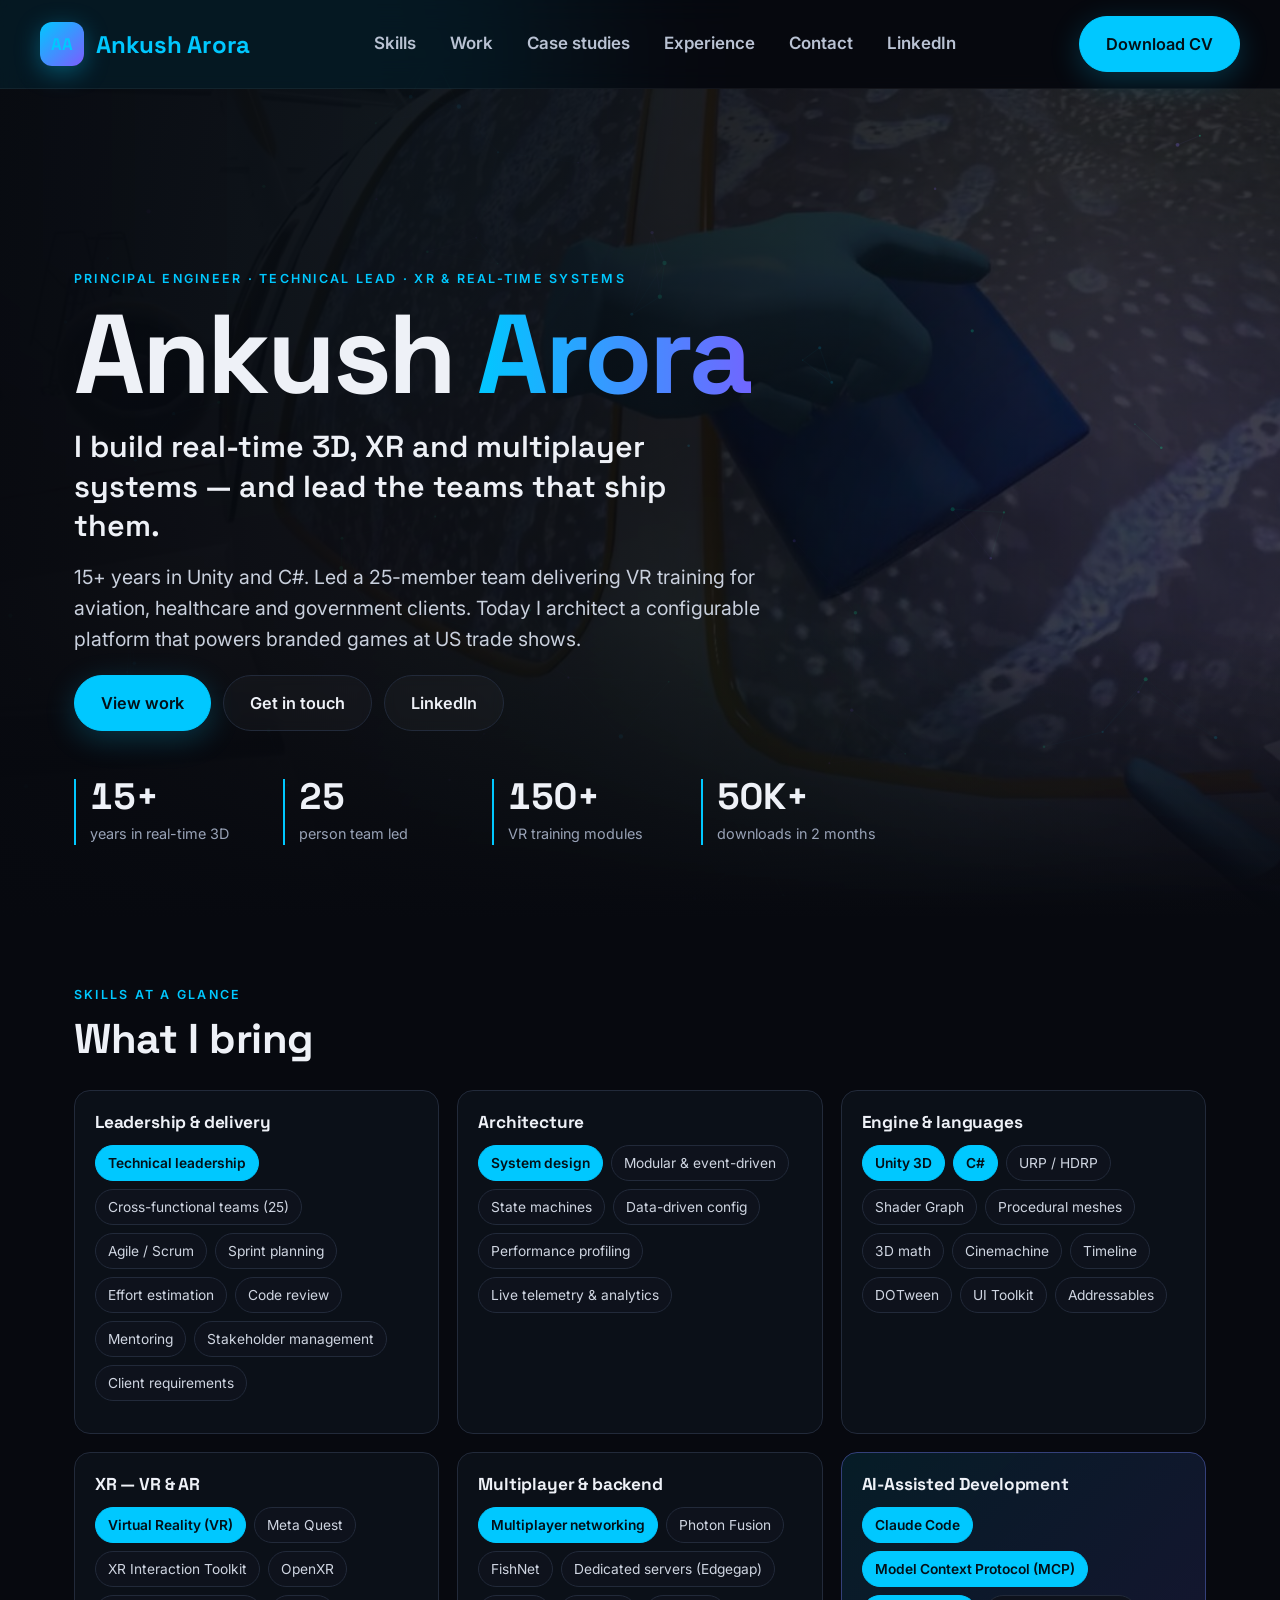
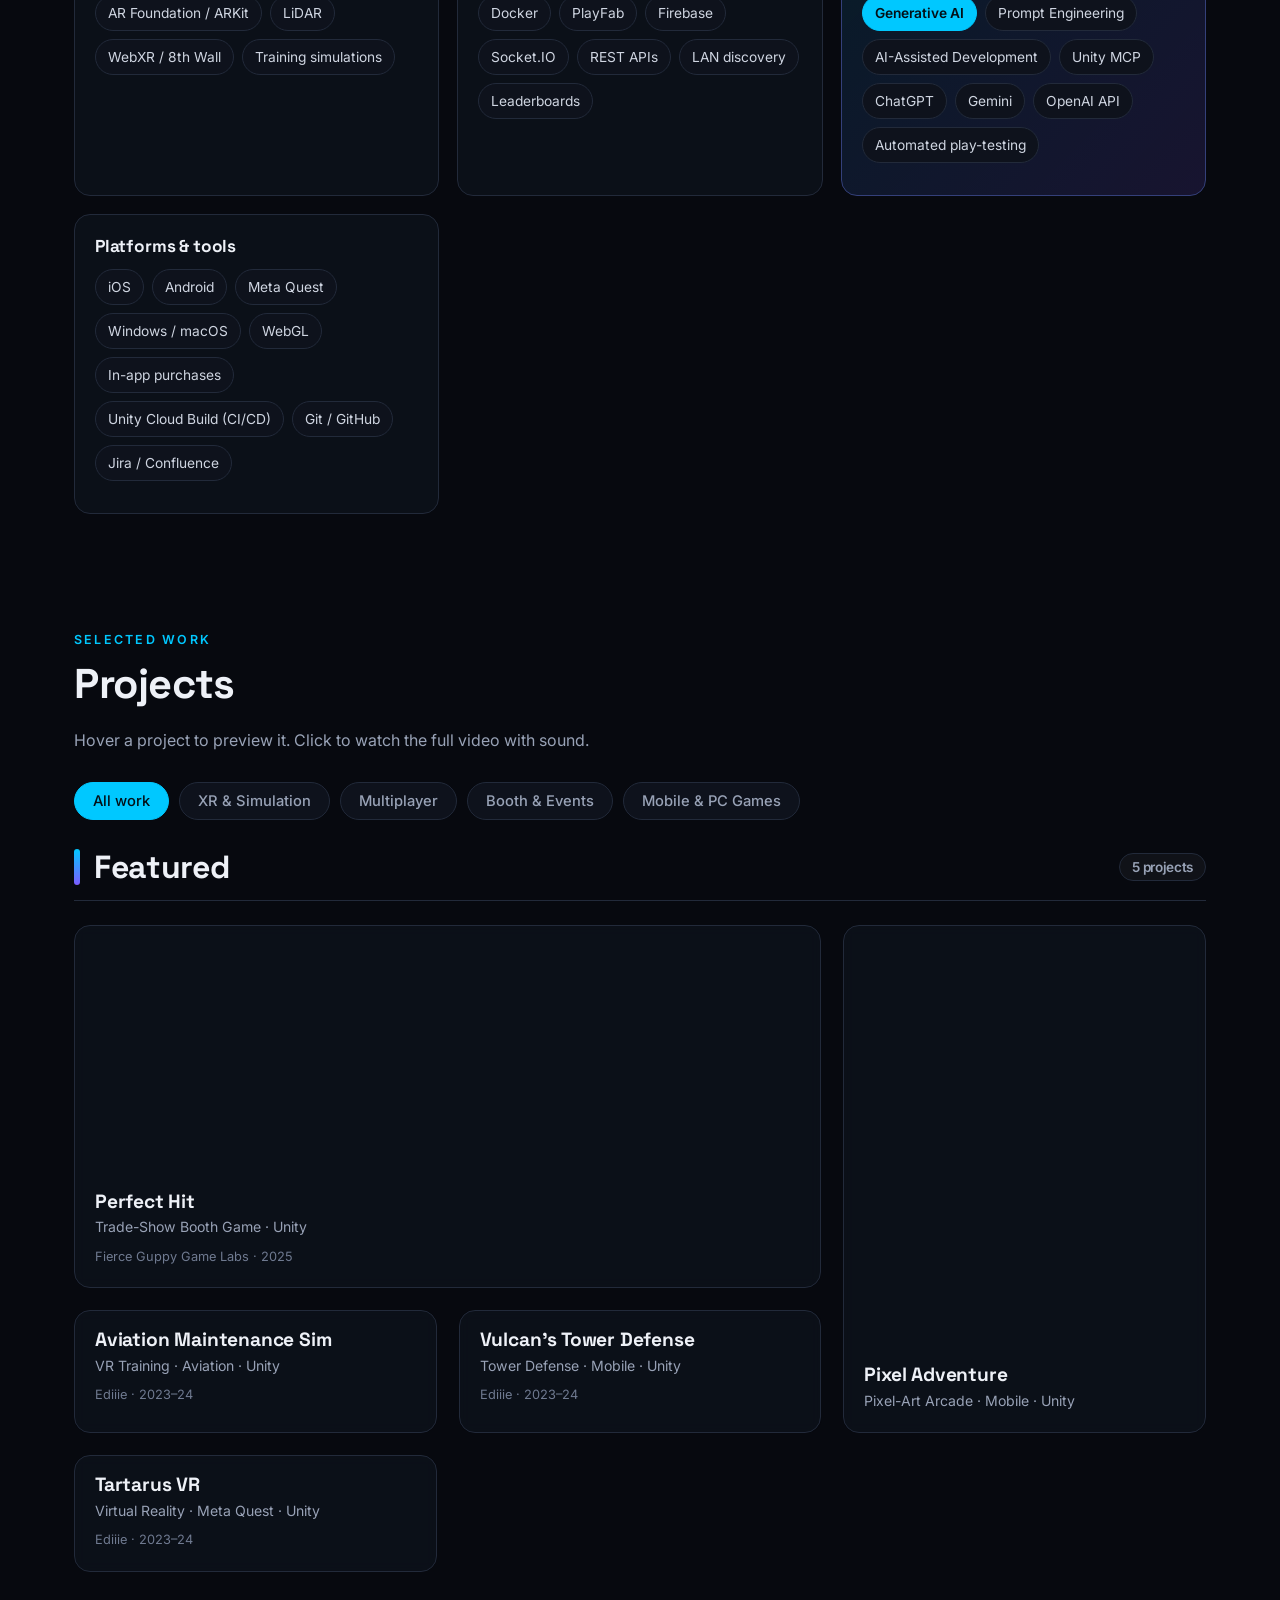
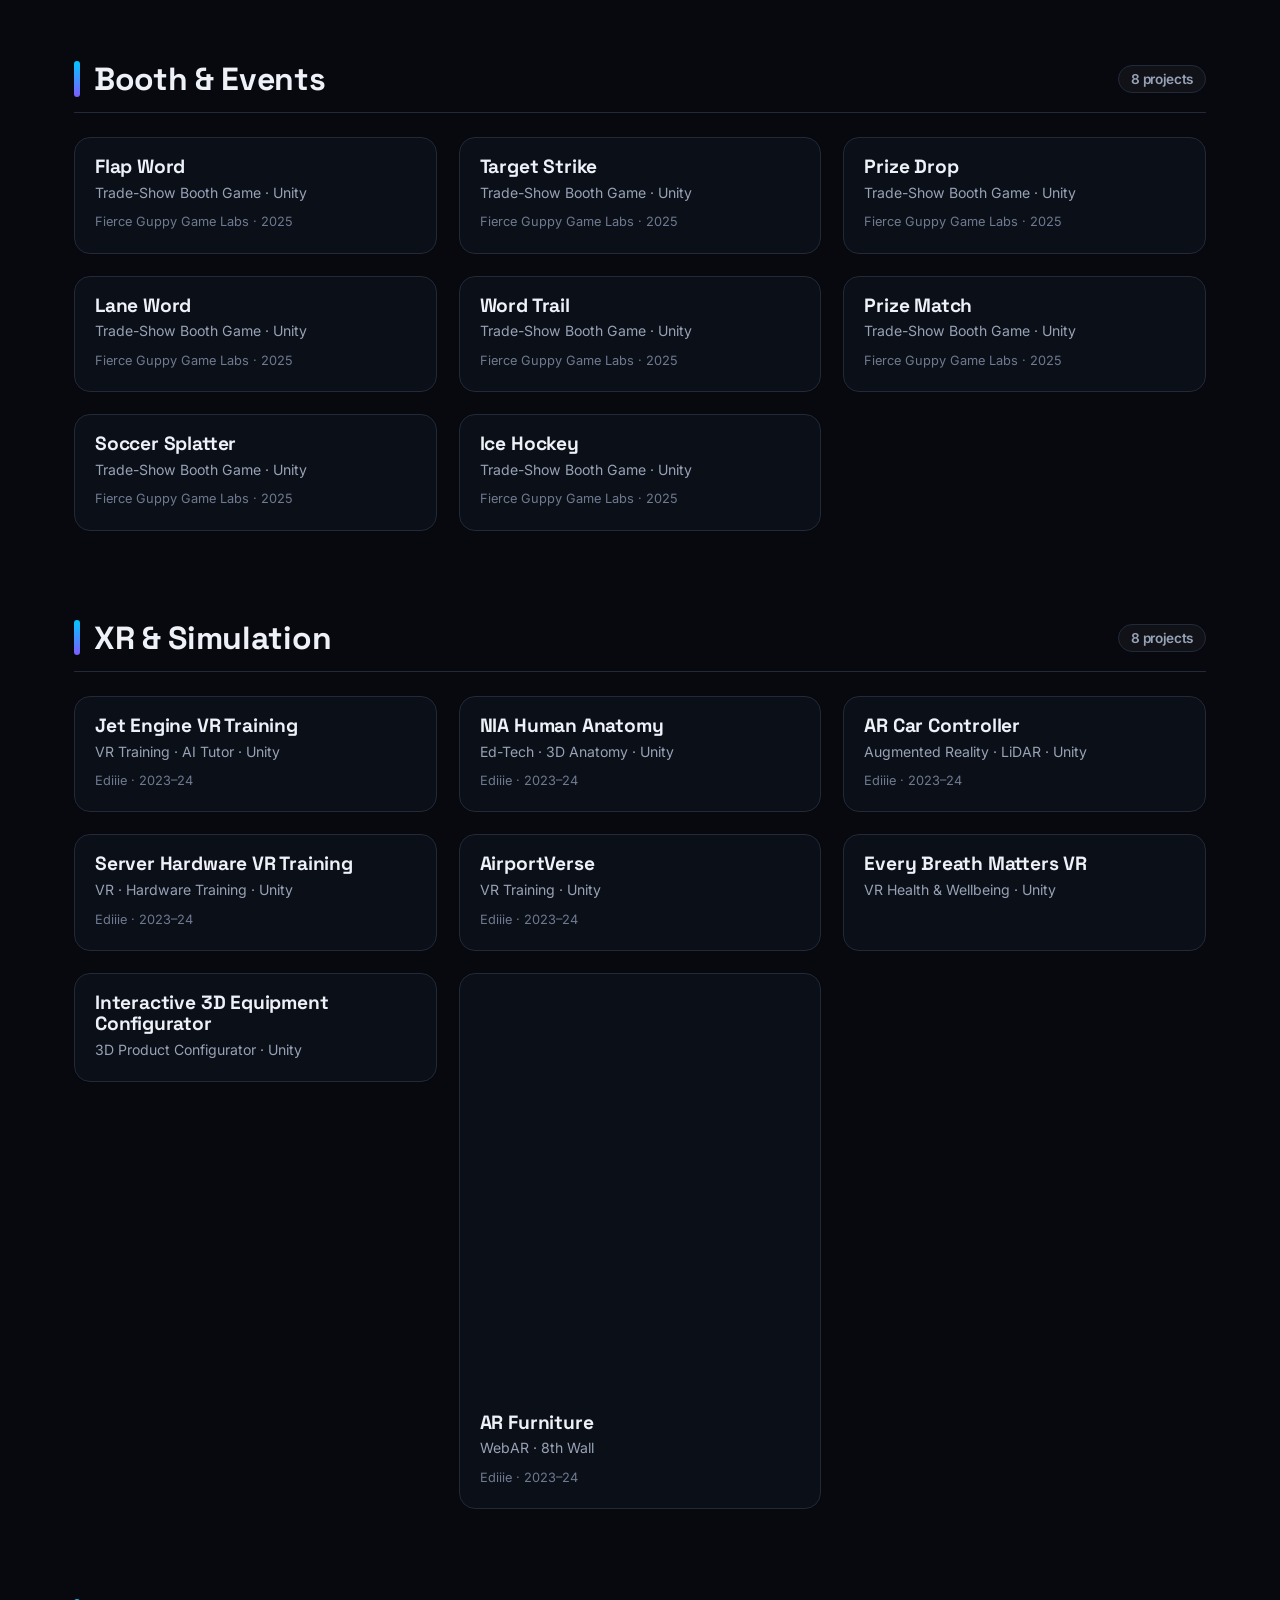
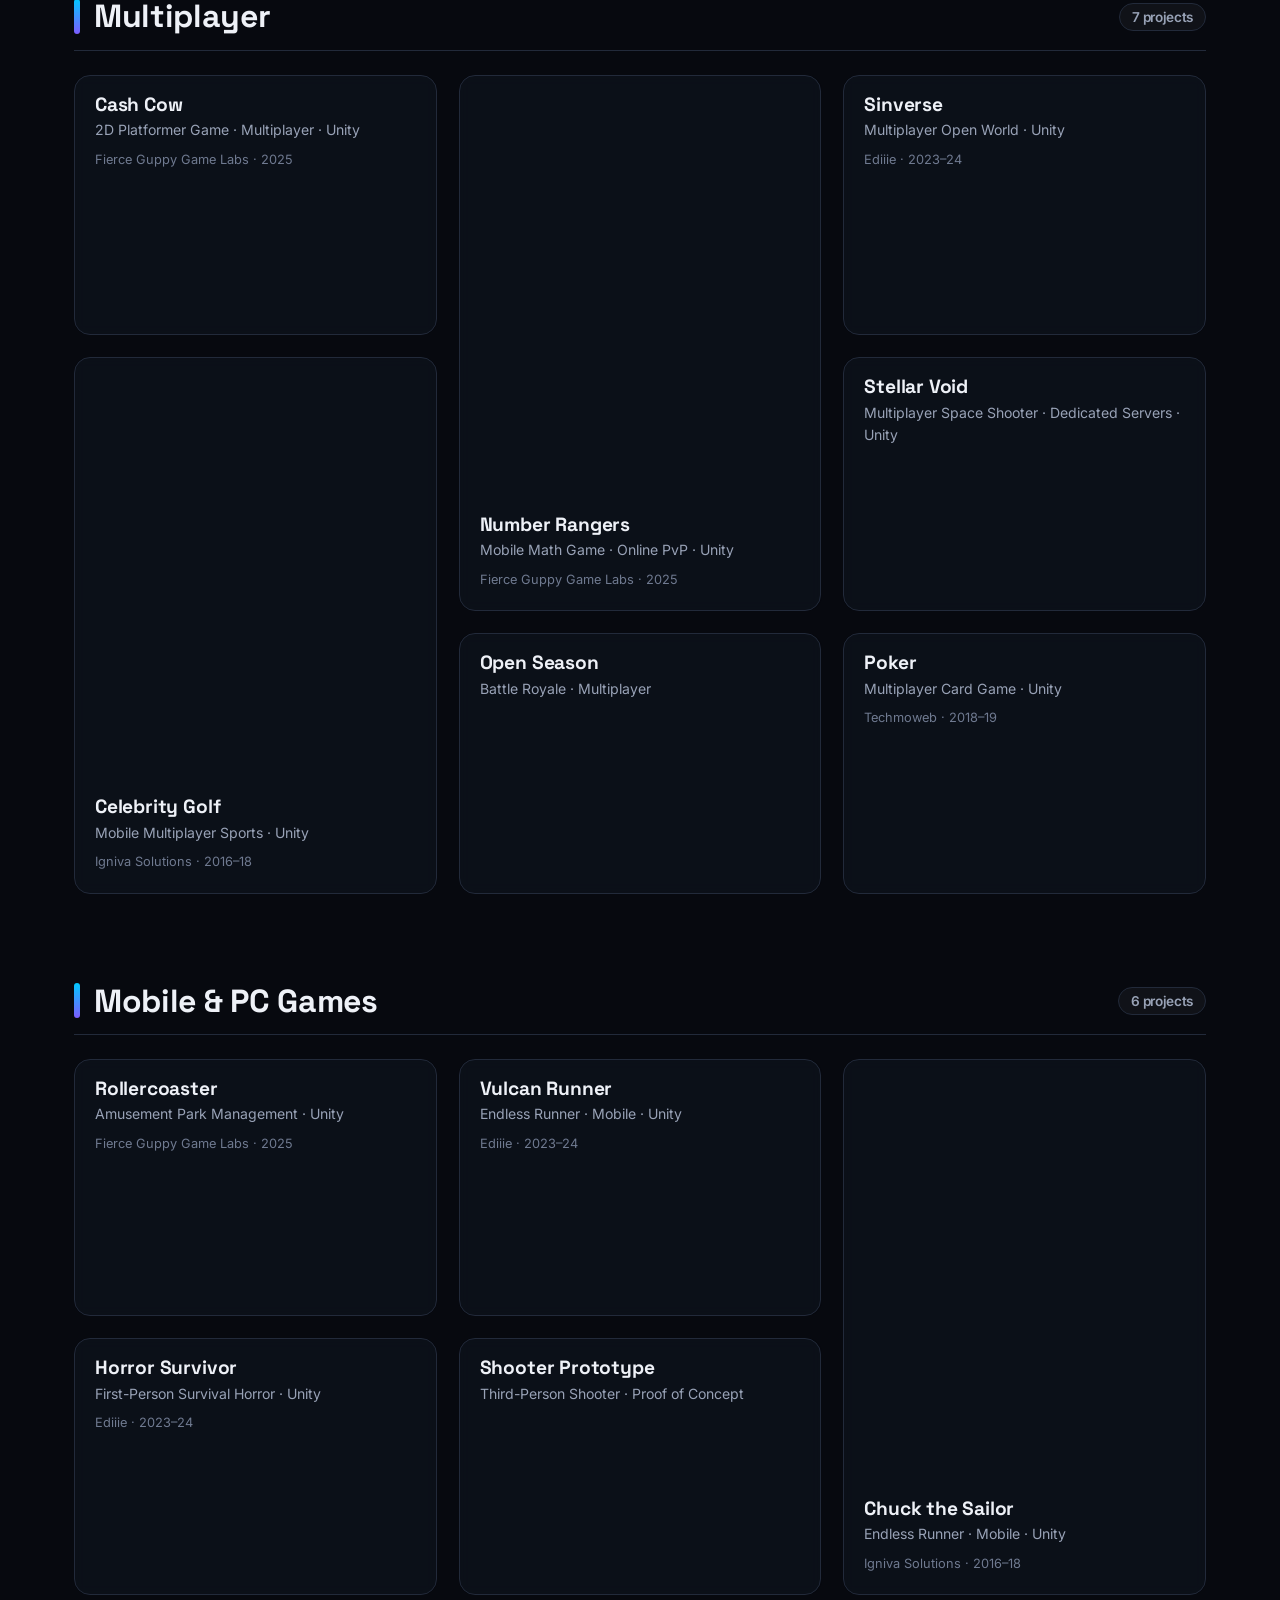
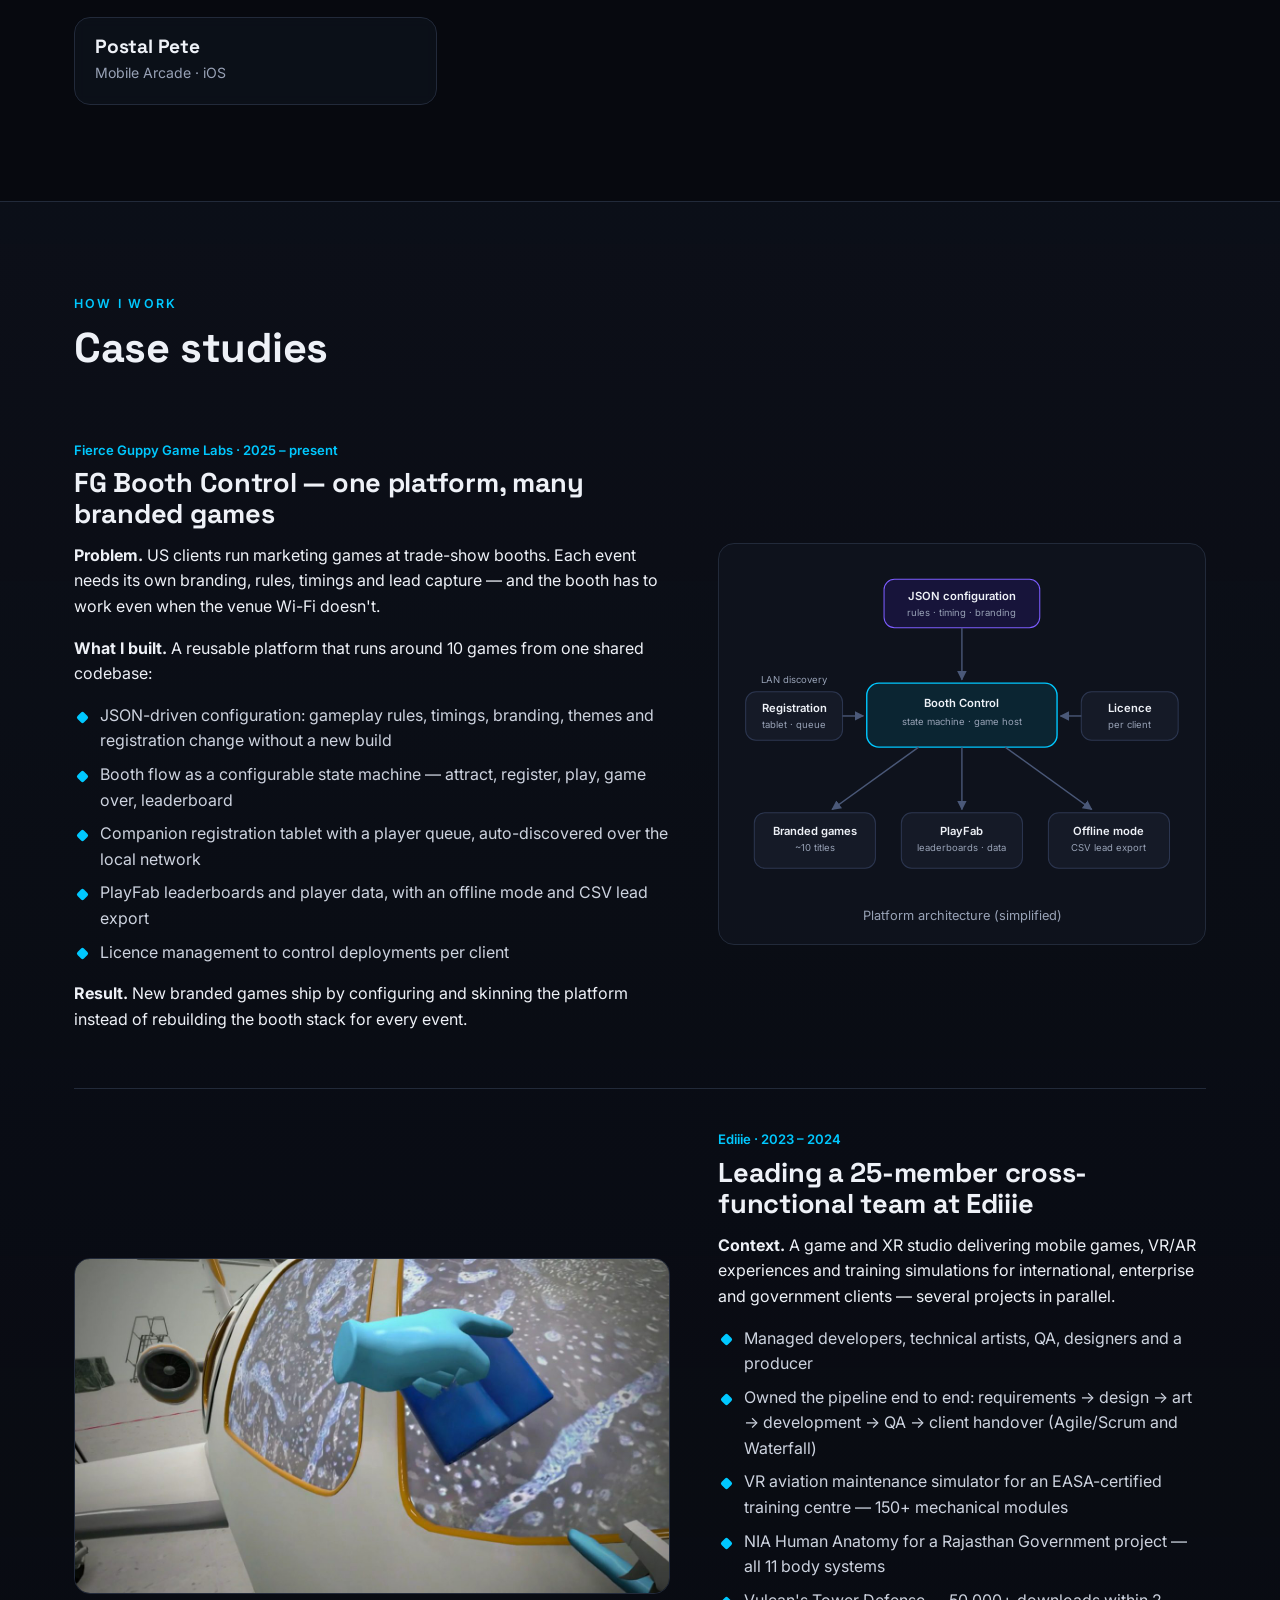
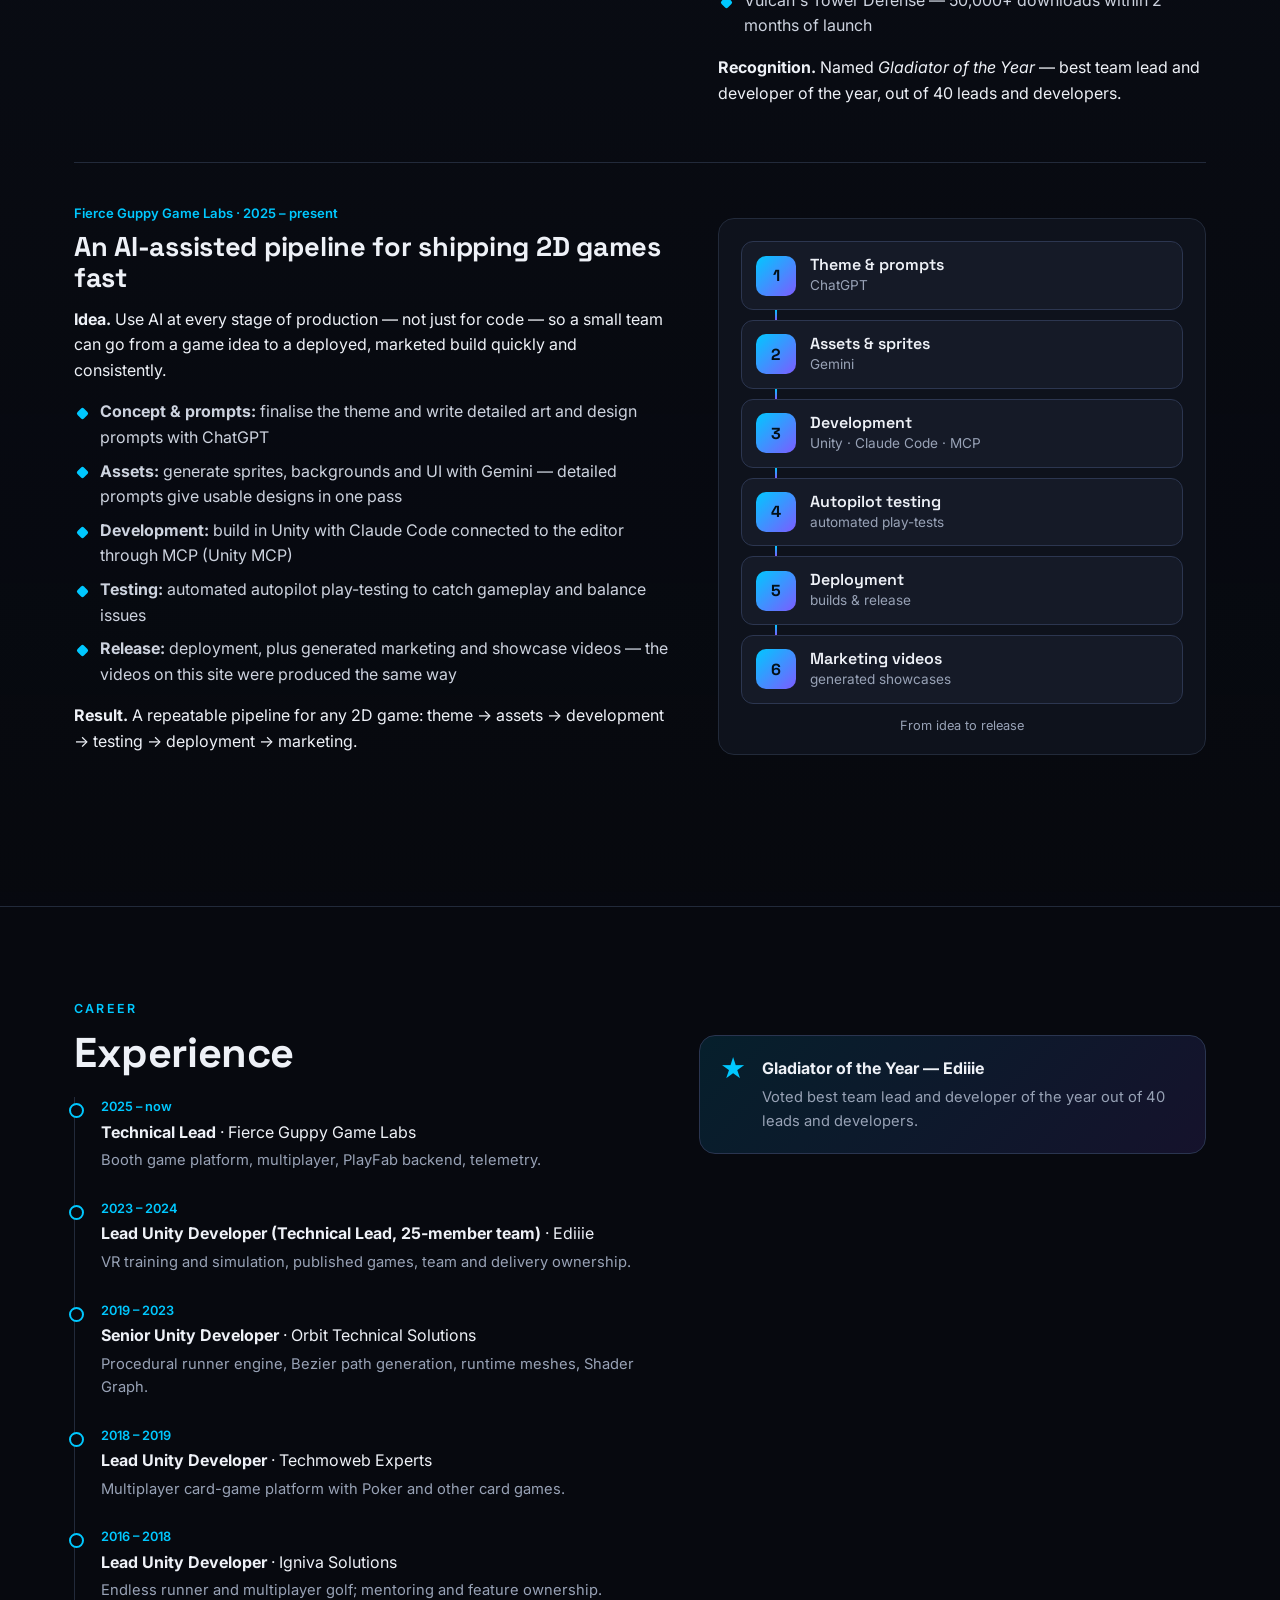
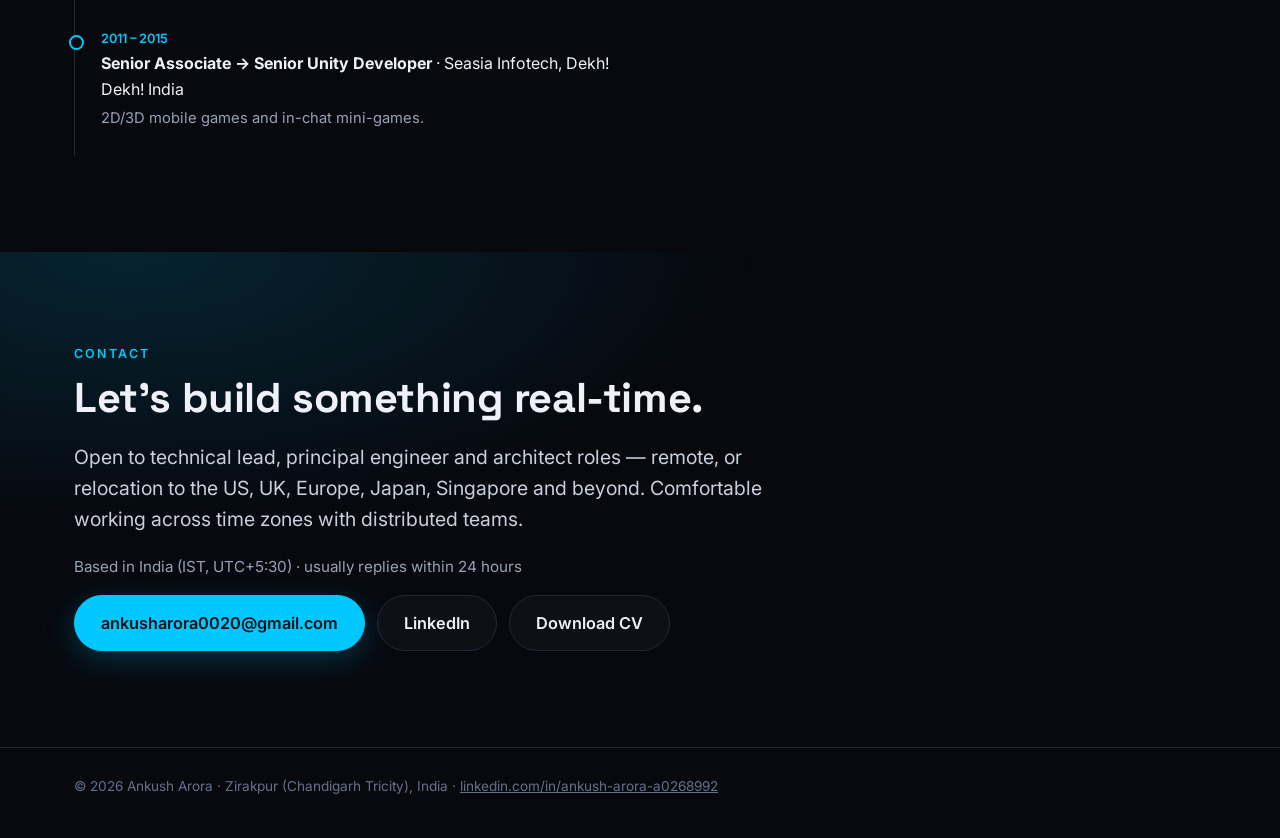
==== docs/index.html @ 061fecf6 "Skills at a glance section near the top; exact AI keywords; updated CV" ====
<!doctype html>
<html lang="en">
<head>
<meta charset="utf-8">
<meta name="viewport" content="width=device-width, initial-scale=1">
<title>Ankush Arora — Principal Engineer / Technical Lead</title>
<meta name="description" content="Ankush Arora — 15+ years building real-time 3D, XR, simulation and multiplayer products in Unity. Technical lead of a 25-member team. Portfolio, case studies and CV.">
<meta property="og:title" content="Ankush Arora — Real-Time Systems, XR & Simulation">
<meta property="og:description" content="15+ years building real-time 3D, XR, simulation and multiplayer products. Portfolio and case studies.">
<meta property="og:type" content="website">
<meta property="og:url" content="https://ankusharoraportfolio.github.io/">
<meta property="og:image" content="https://ankusharoraportfolio.github.io/assets/og-image.jpg">
<meta name="twitter:card" content="summary_large_image">
<meta property="og:image:width" content="1200">
<meta property="og:image:height" content="630">
<link rel="canonical" href="https://ankusharoraportfolio.github.io/">
<meta name="theme-color" content="#07090f">
<script type="application/ld+json">
{"@context":"https://schema.org","@type":"Person","name":"Ankush Arora","jobTitle":"Principal Engineer / Technical Lead","url":"https://ankusharoraportfolio.github.io/","email":"mailto:ankusharora0020@gmail.com","address":{"@type":"PostalAddress","addressLocality":"Zirakpur","addressCountry":"IN"},"sameAs":["https://www.linkedin.com/in/ankush-arora-a0268992/"],"knowsAbout":["Unity","C#","Virtual Reality","Augmented Reality","Multiplayer networking","Real-time 3D","Simulation","Technical leadership"]}
</script>
<link rel="icon" href="data:image/svg+xml,%3Csvg xmlns='http://www.w3.org/2000/svg' viewBox='0 0 64 64'%3E%3Crect width='64' height='64' rx='14' fill='%2307090f'/%3E%3Ctext x='32' y='43' font-family='Arial' font-weight='700' font-size='30' text-anchor='middle' fill='%2300c8ff'%3EAA%3C/text%3E%3C/svg%3E">
<link rel="preconnect" href="https://fonts.googleapis.com">
<link rel="preconnect" href="https://fonts.gstatic.com" crossorigin>
<link href="https://fonts.googleapis.com/css2?family=Inter:wght@400;500;600&family=Space+Grotesk:wght@500;600;700&display=swap" rel="stylesheet">
<link rel="stylesheet" href="styles.css?v=1792728845">
</head>
<body>
<div class="aurora" aria-hidden="true"><span></span><span></span><span></span></div>
<canvas id="bg" aria-hidden="true"></canvas>

<header class="nav" id="top">
  <a class="brand" href="#top"><span class="mono">AA</span><span class="brand-name">Ankush Arora</span></a>
  <nav>
    <a href="#skills">Skills</a>
    <a href="#work">Work</a>
    <a href="#case-studies">Case studies</a>
    <a href="#experience">Experience</a>
    <a href="#contact">Contact</a>
    <a href="https://www.linkedin.com/in/ankush-arora-a0268992/" target="_blank" rel="noopener">LinkedIn</a>
  </nav>
  <a class="btn btn-nav" href="assets/Ankush_Arora_CV.pdf" download>Download CV</a>
</header>

<section class="hero">
  <video class="hero-video" autoplay muted loop playsinline disablepictureinpicture preload="metadata" poster="assets/work/aviation_maintenance_sim/poster.jpg">
    <source src="assets/work/aviation_maintenance_sim/loop.mp4" type="video/mp4">
  </video>
  <div class="hero-shade"></div>
  <div class="wrap hero-inner">
    <p class="eyebrow">Principal Engineer · Technical Lead · XR &amp; Real-Time Systems</p>
    <h1 class="name">Ankush <span>Arora</span></h1>
    <p class="tagline">I build real-time 3D, XR and multiplayer systems — and lead the teams that ship them.</p>
    <p class="lead">15+ years in Unity and C#. Led a 25-member team delivering VR training for aviation, healthcare and government clients. Today I architect a configurable platform that powers branded games at US trade shows.</p>
    <div class="cta">
      <a class="btn" href="#work">View work</a>
      <a class="btn btn-ghost" href="#contact">Get in touch</a>
      <a class="btn btn-ghost" href="https://www.linkedin.com/in/ankush-arora-a0268992/" target="_blank" rel="noopener">LinkedIn</a>
    </div>
    <dl class="stats">
      <div><dt data-count="15" data-suffix="+">15+</dt><dd>years in real-time 3D</dd></div>
      <div><dt data-count="25" data-suffix="">25</dt><dd>person team led</dd></div>
      <div><dt data-count="150" data-suffix="+">150+</dt><dd>VR training modules</dd></div>
      <div><dt data-count="50" data-suffix="K+">50K+</dt><dd>downloads in 2 months</dd></div>
    </dl>
  </div>
</section>

<section class="section skills-top" id="skills">
  <div class="wrap">
    <div class="section-head">
      <p class="eyebrow">Skills at a glance</p>
      <h2>What I bring</h2>
    </div>
    <div class="skill-grid">
      <div class="skill-card"><h4>Leadership &amp; delivery</h4><p class="chips"><span class="hot">Technical leadership</span><span>Cross-functional teams (25)</span><span>Agile / Scrum</span><span>Sprint planning</span><span>Effort estimation</span><span>Code review</span><span>Mentoring</span><span>Stakeholder management</span><span>Client requirements</span></p></div>
      <div class="skill-card"><h4>Architecture</h4><p class="chips"><span class="hot">System design</span><span>Modular &amp; event-driven</span><span>State machines</span><span>Data-driven config</span><span>Performance profiling</span><span>Live telemetry &amp; analytics</span></p></div>
      <div class="skill-card"><h4>Engine &amp; languages</h4><p class="chips"><span class="hot">Unity 3D</span><span class="hot">C#</span><span>URP / HDRP</span><span>Shader Graph</span><span>Procedural meshes</span><span>3D math</span><span>Cinemachine</span><span>Timeline</span><span>DOTween</span><span>UI Toolkit</span><span>Addressables</span></p></div>
      <div class="skill-card"><h4>XR — VR &amp; AR</h4><p class="chips"><span class="hot">Virtual Reality (VR)</span><span>Meta Quest</span><span>XR Interaction Toolkit</span><span>OpenXR</span><span>AR Foundation / ARKit</span><span>LiDAR</span><span>WebXR / 8th Wall</span><span>Training simulations</span></p></div>
      <div class="skill-card"><h4>Multiplayer &amp; backend</h4><p class="chips"><span class="hot">Multiplayer networking</span><span>Photon Fusion</span><span>FishNet</span><span>Dedicated servers (Edgegap)</span><span>Docker</span><span>PlayFab</span><span>Firebase</span><span>Socket.IO</span><span>REST APIs</span><span>LAN discovery</span><span>Leaderboards</span></p></div>
      <div class="skill-card ai"><h4>AI-Assisted Development</h4><p class="chips"><span class="hot">Claude Code</span><span class="hot">Model Context Protocol (MCP)</span><span class="hot">Generative AI</span><span>Prompt Engineering</span><span>AI-Assisted Development</span><span>Unity MCP</span><span>ChatGPT</span><span>Gemini</span><span>OpenAI API</span><span>Automated play-testing</span></p></div>
      <div class="skill-card"><h4>Platforms &amp; tools</h4><p class="chips"><span>iOS</span><span>Android</span><span>Meta Quest</span><span>Windows / macOS</span><span>WebGL</span><span>In-app purchases</span><span>Unity Cloud Build (CI/CD)</span><span>Git / GitHub</span><span>Jira / Confluence</span></p></div>
    </div>
  </div>
</section>

<section class="section" id="work">
  <div class="wrap">
    <div class="reveal section-head">
      <p class="eyebrow">Selected work</p>
      <h2>Projects</h2>
      <p class="muted" id="work-hint">Hover a project to preview it. Click to watch the full video with sound.</p>
    </div>
    <div class="filters" role="tablist" id="filters"></div>
    <div class="grid" id="grid"></div>
  </div>
</section>

<section class="section alt" id="case-studies">
  <div class="wrap">
    <div class="reveal section-head">
      <p class="eyebrow">How I work</p>
      <h2>Case studies</h2>
    </div>

    <article class="reveal case">
      <div class="case-text">
        <p class="tag">Fierce Guppy Game Labs · 2025 – present</p>
        <h3>FG Booth Control — one platform, many branded games</h3>
        <p><b>Problem.</b> US clients run marketing games at trade-show booths. Each event needs its own branding, rules, timings and lead capture — and the booth has to work even when the venue Wi-Fi doesn't.</p>
        <p><b>What I built.</b> A reusable platform that runs around 10 games from one shared codebase:</p>
        <ul class="ticks">
          <li>JSON-driven configuration: gameplay rules, timings, branding, themes and registration change without a new build</li>
          <li>Booth flow as a configurable state machine — attract, register, play, game over, leaderboard</li>
          <li>Companion registration tablet with a player queue, auto-discovered over the local network</li>
          <li>PlayFab leaderboards and player data, with an offline mode and CSV lead export</li>
          <li>Licence management to control deployments per client</li>
        </ul>
        <p><b>Result.</b> New branded games ship by configuring and skinning the platform instead of rebuilding the booth stack for every event.</p>
      </div>
      <figure class="diagram" aria-label="Booth platform architecture">
        <svg viewBox="0 0 520 380" role="img">
          <defs>
            <marker id="ar" viewBox="0 0 10 10" refX="9" refY="5" markerWidth="7" markerHeight="7" orient="auto"><path d="M0,0 L10,5 L0,10 z" class="arrowhead"/></marker>
          </defs>
          <g class="node accent"><rect x="170" y="20" width="180" height="56" rx="12"/><text x="260" y="44">JSON configuration</text><text x="260" y="62" class="sub">rules · timing · branding</text></g>
          <g class="node core"><rect x="150" y="140" width="220" height="74" rx="14"/><text x="260" y="168">Booth Control</text><text x="260" y="188" class="sub">state machine · game host</text></g>
          <g class="node"><rect x="10" y="150" width="112" height="56" rx="12"/><text x="66" y="174">Registration</text><text x="66" y="192" class="sub">tablet · queue</text></g>
          <g class="node"><rect x="398" y="150" width="112" height="56" rx="12"/><text x="454" y="174">Licence</text><text x="454" y="192" class="sub">per client</text></g>
          <g class="node"><rect x="20" y="290" width="140" height="64" rx="12"/><text x="90" y="316">Branded games</text><text x="90" y="334" class="sub">~10 titles</text></g>
          <g class="node"><rect x="190" y="290" width="140" height="64" rx="12"/><text x="260" y="316">PlayFab</text><text x="260" y="334" class="sub">leaderboards · data</text></g>
          <g class="node"><rect x="360" y="290" width="140" height="64" rx="12"/><text x="430" y="316">Offline mode</text><text x="430" y="334" class="sub">CSV lead export</text></g>
          <path class="edge" d="M260 76 V136" marker-end="url(#ar)"/>
          <path class="edge" d="M122 178 H146" marker-end="url(#ar)"/>
          <path class="edge" d="M398 178 H374" marker-end="url(#ar)"/>
          <path class="edge" d="M210 214 L110 286" marker-end="url(#ar)"/>
          <path class="edge" d="M260 214 V286" marker-end="url(#ar)"/>
          <path class="edge" d="M310 214 L410 286" marker-end="url(#ar)"/>
          <text x="66" y="140" class="edge-label">LAN discovery</text>
        </svg>
        <figcaption>Platform architecture (simplified)</figcaption>
      </figure>
    </article>

    <article class="reveal case">
      <div class="case-text">
        <p class="tag">Ediiie · 2023 – 2024</p>
        <h3>Leading a 25-member cross-functional team at Ediiie</h3>
        <p><b>Context.</b> A game and XR studio delivering mobile games, VR/AR experiences and training simulations for international, enterprise and government clients — several projects in parallel.</p>
        <ul class="ticks">
          <li>Managed developers, technical artists, QA, designers and a producer</li>
          <li>Owned the pipeline end to end: requirements → design → art → development → QA → client handover (Agile/Scrum and Waterfall)</li>
          <li>VR aviation maintenance simulator for an EASA-certified training centre — 150+ mechanical modules</li>
          <li>NIA Human Anatomy for a Rajasthan Government project — all 11 body systems</li>
          <li>Vulcan's Tower Defense — 50,000+ downloads within 2 months of launch</li>
        </ul>
        <p><b>Recognition.</b> Named <em>Gladiator of the Year</em> — best team lead and developer of the year, out of 40 leads and developers.</p>
      </div>
      <div class="case-media">
        <video muted loop playsinline preload="none" poster="assets/work/aviation_maintenance_sim/poster.jpg" data-autoplay>
          <source src="assets/work/aviation_maintenance_sim/loop.mp4" type="video/mp4">
        </video>
      </div>
    </article>
    <article class="case reveal ai-case">
      <div class="case-text">
        <p class="tag">Fierce Guppy Game Labs · 2025 – present</p>
        <h3>An AI-assisted pipeline for shipping 2D games fast</h3>
        <p><b>Idea.</b> Use AI at every stage of production — not just for code — so a small team can go from a game idea to a deployed, marketed build quickly and consistently.</p>
        <ul class="ticks">
          <li><b>Concept &amp; prompts:</b> finalise the theme and write detailed art and design prompts with ChatGPT</li>
          <li><b>Assets:</b> generate sprites, backgrounds and UI with Gemini — detailed prompts give usable designs in one pass</li>
          <li><b>Development:</b> build in Unity with Claude Code connected to the editor through MCP (Unity MCP)</li>
          <li><b>Testing:</b> automated autopilot play-testing to catch gameplay and balance issues</li>
          <li><b>Release:</b> deployment, plus generated marketing and showcase videos — the videos on this site were produced the same way</li>
        </ul>
        <p><b>Result.</b> A repeatable pipeline for any 2D game: theme → assets → development → testing → deployment → marketing.</p>
      </div>
      <figure class="diagram pipeline" aria-label="AI-assisted production pipeline">
        <ol>
          <li><span>1</span><b>Theme &amp; prompts</b><em>ChatGPT</em></li>
          <li><span>2</span><b>Assets &amp; sprites</b><em>Gemini</em></li>
          <li><span>3</span><b>Development</b><em>Unity · Claude Code · MCP</em></li>
          <li><span>4</span><b>Autopilot testing</b><em>automated play-tests</em></li>
          <li><span>5</span><b>Deployment</b><em>builds &amp; release</em></li>
          <li><span>6</span><b>Marketing videos</b><em>generated showcases</em></li>
        </ol>
        <figcaption>From idea to release</figcaption>
      </figure>
    </article>
  </div>
</section>

<section class="section" id="experience">
  <div class="wrap two-col">
    <div>
      <p class="eyebrow">Career</p>
      <h2>Experience</h2>
      <ol class="reveal timeline">
        <li><span class="when">2025 – now</span><b>Technical Lead</b> · Fierce Guppy Game Labs<p>Booth game platform, multiplayer, PlayFab backend, telemetry.</p></li>
        <li><span class="when">2023 – 2024</span><b>Lead Unity Developer (Technical Lead, 25-member team)</b> · Ediiie<p>VR training and simulation, published games, team and delivery ownership.</p></li>
        <li><span class="when">2019 – 2023</span><b>Senior Unity Developer</b> · Orbit Technical Solutions<p>Procedural runner engine, Bezier path generation, runtime meshes, Shader Graph.</p></li>
        <li><span class="when">2018 – 2019</span><b>Lead Unity Developer</b> · Techmoweb Experts<p>Multiplayer card-game platform with Poker and other card games.</p></li>
        <li><span class="when">2016 – 2018</span><b>Lead Unity Developer</b> · Igniva Solutions<p>Endless runner and multiplayer golf; mentoring and feature ownership.</p></li>
        <li><span class="when">2011 – 2015</span><b>Senior Associate → Senior Unity Developer</b> · Seasia Infotech, Dekh! Dekh! India<p>2D/3D mobile games and in-chat mini-games.</p></li>
      </ol>
    </div>
    <div>
      <div class="reveal award">
        <span class="award-icon" aria-hidden="true">★</span>
        <div><b>Gladiator of the Year — Ediiie</b><p>Voted best team lead and developer of the year out of 40 leads and developers.</p></div>
      </div>
    </div>
  </div>
</section>

<section class="section contact" id="contact">
  <div class="wrap">
    <p class="eyebrow">Contact</p>
    <h2>Let's build something real-time.</h2>
    <p class="lead">Open to technical lead, principal engineer and architect roles — remote, or relocation to the US, UK, Europe, Japan, Singapore and beyond. Comfortable working across time zones with distributed teams.</p>
    <p class="muted tz">Based in India (IST, UTC+5:30) · usually replies within 24 hours</p>
    <div class="cta">
      <a class="btn" href="mailto:ankusharora0020@gmail.com">ankusharora0020@gmail.com</a>
      <a class="btn btn-ghost" href="https://www.linkedin.com/in/ankush-arora-a0268992/" target="_blank" rel="noopener">LinkedIn</a>
      <a class="btn btn-ghost" href="assets/Ankush_Arora_CV.pdf" download>Download CV</a>
    </div>
  </div>
</section>

<a class="to-top" href="#top" aria-label="Back to top">↑</a>
<footer class="footer"><div class="wrap">© <span id="year"></span> Ankush Arora · Zirakpur (Chandigarh Tricity), India · <a href="https://www.linkedin.com/in/ankush-arora-a0268992/" target="_blank" rel="noopener">linkedin.com/in/ankush-arora-a0268992</a></div></footer>

<dialog class="modal" id="modal" aria-labelledby="m-title">
  <button class="close" id="m-close" aria-label="Close">×</button>
  <button class="m-nav prev" id="m-prev" aria-label="Previous project">‹</button>
  <button class="m-nav next" id="m-next" aria-label="Next project">›</button>
  <div class="m-media" id="m-media"></div>
  <div class="m-body">
    <p class="tag" id="m-tag"></p>
    <h3 id="m-title"></h3>
    <p class="muted" id="m-kicker"></p>
    <p id="m-summary"></p>
    <ul class="ticks" id="m-features"></ul>
    <div class="cta" id="m-links"></div>
  </div>
</dialog>

<script src="projects.js?v=1792728845"></script>
<script src="bg.js?v=1792728845"></script>
<script src="app.js?v=1792728845"></script>
</body>
</html>
---- docs/styles.css ----
:root {
  --bg: #07090f;
  --surface: #0e121c;
  --surface-2: #151a27;
  --line: #222a3a;
  --text: #eef1f7;
  --muted: #98a2b6;
  --accent: #00c8ff;
  --accent-2: #7c5cff;
  --radius: 16px;
  --wrap: 1180px;
  --head: "Space Grotesk", system-ui, sans-serif;
  --body: "Inter", system-ui, -apple-system, sans-serif;
}

* { box-sizing: border-box; }
html { scroll-behavior: smooth; }
body { margin: 0; background: var(--bg); color: var(--text); font: 16px/1.6 var(--body); -webkit-font-smoothing: antialiased; }
img, video { display: block; max-width: 100%; }
a { color: inherit; }
h1, h2, h3, h4 { font-family: var(--head); line-height: 1.12; margin: 0 0 .5em; letter-spacing: -.01em; }
h1 { font-size: clamp(2rem, 4.2vw, 3.3rem); max-width: 21ch; }
h2 { font-size: clamp(1.8rem, 3.6vw, 2.6rem); }
h3 { font-size: clamp(1.3rem, 2.2vw, 1.7rem); }
h4 { font-size: .95rem; color: var(--muted); font-weight: 600; margin-top: 1.2em; }
p { margin: 0 0 1em; }
.wrap { max-width: var(--wrap); margin: 0 auto; padding: 0 24px; }
.muted { color: var(--muted); }
.eyebrow { font: 600 .78rem/1 var(--body); letter-spacing: .18em; text-transform: uppercase; color: var(--accent); margin-bottom: 14px; }
.lead { font-size: clamp(1.05rem, 1.6vw, 1.22rem); color: #c9d0dd; max-width: 60ch; }
.tag { font-size: .82rem; color: var(--accent); font-weight: 600; margin-bottom: .6em; }

/* Buttons */
.btn { display: inline-flex; align-items: center; gap: 8px; padding: 13px 22px; border-radius: 999px; background: var(--accent); color: #031018; font-weight: 600; text-decoration: none; border: 1px solid var(--accent); transition: transform .15s ease, background .15s ease; }
.btn:hover { transform: translateY(-1px); background: #4dd9ff; }
.btn-ghost { background: transparent; color: var(--text); border-color: var(--line); }
.btn-ghost:hover { background: var(--surface-2); border-color: #34405a; }
.btn-small { padding: 8px 16px; font-size: .9rem; }
.cta { display: flex; flex-wrap: wrap; gap: 12px; margin-top: 8px; }

/* Nav */
.nav { position: sticky; top: 0; z-index: 20; display: flex; align-items: center; justify-content: space-between; gap: 20px; padding: 14px 24px; background: rgba(7, 9, 15, .72); backdrop-filter: blur(14px); border-bottom: 1px solid rgba(255,255,255,.05); }
.brand { font: 700 1.15rem var(--head); text-decoration: none; }
.brand span { color: var(--accent); }
.nav nav { display: flex; gap: 26px; }
.nav nav a { text-decoration: none; color: var(--muted); font-weight: 500; font-size: .95rem; }
.nav nav a:hover { color: var(--text); }

/* Hero */
.hero { position: relative; min-height: min(92vh, 860px); display: flex; align-items: flex-end; overflow: hidden; }
.hero-video { position: absolute; inset: 0; width: 100%; height: 100%; object-fit: cover; opacity: .55; }
.hero-shade { position: absolute; inset: 0; background: linear-gradient(90deg, rgba(7,9,15,.97) 0%, rgba(7,9,15,.8) 45%, rgba(7,9,15,.35) 100%), linear-gradient(0deg, var(--bg) 0%, transparent 35%); }
.hero-inner { position: relative; padding-top: 120px; padding-bottom: 72px; width: 100%; }
.stats { display: grid; grid-template-columns: repeat(4, minmax(0, 1fr)); gap: 16px; margin: 48px 0 0; max-width: 820px; }
.stats div { border-left: 2px solid var(--accent); padding-left: 14px; }
.stats dt { font: 700 clamp(1.6rem, 3vw, 2.3rem)/1 var(--head); }
.stats dd { margin: 6px 0 0; color: var(--muted); font-size: .9rem; }

/* Sections */
.section { padding: 96px 0; }
.section.alt { background: linear-gradient(180deg, var(--surface) 0%, var(--bg) 100%); border-top: 1px solid var(--line); border-bottom: 1px solid var(--line); }
.section-head { margin-bottom: 28px; }

/* Filters + grid */
.filters { display: flex; flex-wrap: wrap; gap: 10px; margin-bottom: 28px; }
.filters button { font: 500 .92rem var(--body); color: var(--muted); background: var(--surface); border: 1px solid var(--line); border-radius: 999px; padding: 9px 18px; cursor: pointer; }
.filters button[aria-selected="true"] { color: #031018; background: var(--accent); border-color: var(--accent); }
.genre .grid, .grid.featured { display: grid; grid-template-columns: repeat(3, minmax(0, 1fr)); grid-auto-flow: dense; gap: 22px; }
.card { display: flex; flex-direction: column; position: relative; background: var(--surface); border: 1px solid var(--line); border-radius: var(--radius); overflow: hidden; cursor: pointer; text-align: left; padding: 0; color: inherit; font: inherit; transition: transform .2s ease, border-color .2s ease; }
.card:hover, .card:focus-visible { transform: translateY(-4px); border-color: #2f3a52; outline: none; }
.card.big { grid-column: span 2; }
.media { position: relative; aspect-ratio: 16 / 10; background: #000; overflow: hidden; }
.card.big .media { aspect-ratio: auto; flex: 1; min-height: 240px; }
.media img, .media video { position: absolute; inset: 0; width: 100%; height: 100%; object-fit: cover; }
.media video { opacity: 0; transition: opacity .3s ease; }
.card.playing .media video { opacity: 1; }
.media.vertical .backdrop { position: absolute; inset: -20px; background-size: cover; background-position: center; filter: blur(22px) brightness(.55); }
.media.vertical img, .media.vertical video { object-fit: contain; }
/* Phone-shaped (vertical) projects: a tall card spanning two rows so the whole screen is visible */
.card.tall { grid-row: span 2; }
.card.tall .media { aspect-ratio: auto; flex: 1; min-height: 420px; }
.badge { position: absolute; top: 12px; left: 12px; z-index: 2; font-size: .72rem; font-weight: 600; letter-spacing: .04em; padding: 5px 10px; border-radius: 999px; background: rgba(7,9,15,.75); border: 1px solid rgba(255,255,255,.12); }
.badge.star { left: auto; right: 12px; color: var(--accent); }
.card-body { padding: 18px 20px 20px; }
.card-body h3 { font-size: 1.2rem; margin-bottom: 4px; }
.card-body p { margin: 0; color: var(--muted); font-size: .88rem; }
.card-body .meta { margin-top: 8px; color: #6f7a90; font-size: .8rem; }

/* Case studies */
.case { display: grid; grid-template-columns: 1.1fr .9fr; gap: 48px; align-items: center; padding: 40px 0; }
.case + .case { border-top: 1px solid var(--line); }
.case:nth-of-type(even) .case-text { order: 2; }
.case-media video { width: 100%; border-radius: var(--radius); border: 1px solid var(--line); }
.ticks { list-style: none; padding: 0; margin: 0 0 1em; }
.ticks li { position: relative; padding-left: 26px; margin: 8px 0; color: #cdd3df; }
.ticks li::before { content: ""; position: absolute; left: 4px; top: .62em; width: 9px; height: 9px; border-radius: 2px; background: var(--accent); transform: rotate(45deg); }
.diagram { margin: 0; background: var(--surface); border: 1px solid var(--line); border-radius: var(--radius); padding: 18px; }
.diagram svg { width: 100%; height: auto; }
.diagram figcaption { color: var(--muted); font-size: .8rem; text-align: center; margin-top: 8px; }
.node rect { fill: var(--surface-2); stroke: #2c3650; stroke-width: 1.2; }
.node.core rect { fill: #0b2532; stroke: var(--accent); stroke-width: 1.6; }
.node.accent rect { fill: #17143a; stroke: var(--accent-2); }
.node text { fill: var(--text); font: 600 13px var(--body); text-anchor: middle; }
.node text.sub { fill: var(--muted); font-weight: 400; font-size: 11px; }
.edge { stroke: #4a5878; stroke-width: 1.6; fill: none; }
.arrowhead { fill: #4a5878; }
.edge-label { fill: var(--muted); font: 11px var(--body); text-anchor: middle; }

/* Experience */
.two-col { display: grid; grid-template-columns: 1.05fr .95fr; gap: 64px; }
.timeline { list-style: none; margin: 0; padding: 0; border-left: 1px solid var(--line); }
.timeline li { position: relative; padding: 0 0 26px 26px; }
.timeline li::before { content: ""; position: absolute; left: -6px; top: 6px; width: 11px; height: 11px; border-radius: 50%; background: var(--bg); border: 2px solid var(--accent); }
.timeline .when { display: block; font-size: .8rem; color: var(--accent); font-weight: 600; margin-bottom: 2px; }
.timeline p { color: var(--muted); font-size: .92rem; margin: 4px 0 0; }
.chips { display: flex; flex-wrap: wrap; gap: 8px; }
.chips span { font-size: .85rem; padding: 6px 12px; border-radius: 999px; background: var(--surface); border: 1px solid var(--line); color: #cfd5e1; }
.award { display: flex; gap: 16px; align-items: flex-start; margin-top: 32px; padding: 20px; border-radius: var(--radius); background: linear-gradient(135deg, rgba(0,200,255,.12), rgba(124,92,255,.12)); border: 1px solid #2a3550; }
.award-icon { font-size: 1.6rem; color: var(--accent); line-height: 1; }
.award p { margin: 4px 0 0; color: var(--muted); font-size: .92rem; }

/* Contact + footer */
.contact { text-align: left; background: radial-gradient(900px 400px at 10% 0%, rgba(0,200,255,.12), transparent 70%); }
.footer { padding: 28px 0 40px; color: #66708a; font-size: .85rem; border-top: 1px solid var(--line); }

/* Modal */
.modal { width: min(1040px, 94vw); max-height: 92vh; padding: 0; border: 1px solid var(--line); border-radius: 20px; background: var(--surface); color: var(--text); overflow: auto; }
.modal::backdrop { background: rgba(3, 5, 10, .82); backdrop-filter: blur(4px); }
.close { position: absolute; top: 10px; right: 12px; z-index: 3; width: 40px; height: 40px; border-radius: 50%; border: 1px solid rgba(255,255,255,.2); background: rgba(7,9,15,.7); color: #fff; font-size: 1.5rem; cursor: pointer; }
.m-media { background: #000; display: flex; justify-content: center; }
.m-media video, .m-media iframe { width: 100%; aspect-ratio: 16 / 9; border: 0; }
.m-media.vertical video { width: auto; height: min(70vh, 720px); aspect-ratio: 9 / 16; }
.m-body { padding: 26px 30px 30px; }

/* Responsive */
@media (max-width: 960px) {
  .grid { grid-template-columns: repeat(2, minmax(0, 1fr)); }
  .case, .two-col { grid-template-columns: 1fr; gap: 32px; }
  .case:nth-of-type(even) .case-text { order: 0; }
  .nav nav { display: none; }
}
@media (max-width: 620px) {
  .wrap { padding: 0 16px; }
  .grid { grid-template-columns: 1fr; }
  .card.big { grid-column: auto; }
  .card.big .media { aspect-ratio: 16 / 10; flex: none; }
  .card.tall { grid-row: auto; }
  .card.tall .media { aspect-ratio: 9 / 14; flex: none; min-height: 0; }
  .stats { grid-template-columns: repeat(2, minmax(0, 1fr)); }
  .section { padding: 72px 0; }
  .hero-shade { background: linear-gradient(0deg, rgba(7,9,15,.98) 30%, rgba(7,9,15,.6) 100%); }
  .m-body { padding: 20px; }
}
@media (prefers-reduced-motion: reduce) {
  html { scroll-behavior: auto; }
  .card, .btn { transition: none; }
}

.genre + .genre { margin-top: 56px; }
.genre-title { font-size: 1.15rem; color: var(--muted); font-weight: 600; margin: 0 0 18px; padding-bottom: 10px; border-bottom: 1px solid var(--line); }
#grid { display: block; }

/* ---------- v2 visual layer ---------- */
body { background: var(--bg); }
#bg { position: fixed; inset: 0; width: 100%; height: 100%; z-index: 0; pointer-events: none; }
.aurora { position: fixed; inset: 0; z-index: 0; pointer-events: none; overflow: hidden; }
.aurora span { position: absolute; width: 60vmax; height: 60vmax; border-radius: 50%; filter: blur(90px); opacity: .22; animation: drift 26s ease-in-out infinite alternate; }
.aurora span:nth-child(1) { background: #00c8ff; top: -25vmax; left: -15vmax; }
.aurora span:nth-child(2) { background: #7c5cff; top: 30vh; right: -25vmax; animation-duration: 32s; opacity: .18; }
.aurora span:nth-child(3) { background: #00ffb2; bottom: -35vmax; left: 25vw; animation-duration: 38s; opacity: .10; }
@keyframes drift { 0% { transform: translate(0, 0) scale(1); } 50% { transform: translate(6vw, 4vh) scale(1.1); } 100% { transform: translate(-4vw, 8vh) scale(.95); } }
section, .footer, main { position: relative; z-index: 1; }
.nav { z-index: 20; }
.section.alt { background: linear-gradient(180deg, rgba(14,18,28,.72) 0%, rgba(7,9,15,.4) 100%); }
.contact { background: radial-gradient(900px 400px at 10% 0%, rgba(0,200,255,.14), transparent 70%); }

/* Bigger nav */
.nav { padding: 16px 40px; background: rgba(7, 9, 15, .62); }
.brand { display: flex; align-items: center; gap: 12px; font-size: 1.5rem; letter-spacing: -.01em; }
.mono { display: inline-grid; place-items: center; width: 44px; height: 44px; border-radius: 12px; font: 700 1.05rem var(--head); color: #031018; background: linear-gradient(135deg, #00c8ff, #7c5cff); box-shadow: 0 6px 24px rgba(0,200,255,.35); }
.nav nav { gap: 34px; }
.nav nav a { font-size: 1.06rem; font-weight: 600; color: #b9c2d3; position: relative; }
.nav nav a::after { content: ""; position: absolute; left: 0; right: 0; bottom: -6px; height: 2px; background: var(--accent); transform: scaleX(0); transition: transform .2s ease; }
.nav nav a:hover::after { transform: scaleX(1); }
.btn-nav { padding: 12px 22px; font-size: 1rem; }

/* Hero name */
.name { font-size: clamp(3.2rem, 9vw, 7rem); line-height: .98; letter-spacing: -.03em; margin: 0 0 18px; max-width: none; }
.name span { background: linear-gradient(90deg, #00c8ff, #7c5cff 55%, #00ffb2); -webkit-background-clip: text; background-clip: text; color: transparent; background-size: 200% 100%; animation: shine 8s ease-in-out infinite alternate; }
@keyframes shine { from { background-position: 0% 50%; } to { background-position: 100% 50%; } }
.tagline { font: 600 clamp(1.25rem, 2.4vw, 1.9rem)/1.3 var(--head); color: #eef1f7; max-width: 30ch; margin-bottom: 16px; }
.hero-video { opacity: .42; }
.btn { padding: 14px 26px; font-size: 1.02rem; box-shadow: 0 8px 30px rgba(0,200,255,.22); }
.btn-ghost { box-shadow: none; backdrop-filter: blur(6px); background: rgba(255,255,255,.03); }

/* Cards: glass + glow */
.card { background: rgba(14,18,28,.78); backdrop-filter: blur(6px); }
.card:hover, .card:focus-visible { border-color: rgba(0,200,255,.55); box-shadow: 0 0 0 1px rgba(0,200,255,.25), 0 18px 50px rgba(0,200,255,.14); }

/* Scroll reveal */
.reveal { opacity: 0; transform: translateY(26px); transition: opacity .7s ease, transform .7s ease; }
.reveal.in { opacity: 1; transform: none; }

@media (max-width: 960px) { .nav { padding: 12px 18px; } .brand { font-size: 1.2rem; } .mono { width: 38px; height: 38px; } }
@media (max-width: 620px) { .brand-name { display: none; } .btn-nav { padding: 10px 16px; font-size: .92rem; } }
@media (prefers-reduced-motion: reduce) { .aurora span, .name span { animation: none; } .reveal { opacity: 1; transform: none; transition: none; } #bg { display: none; } }

/* Modal prev/next, back-to-top, contact note */
.m-nav { position: absolute; top: 34%; z-index: 3; width: 46px; height: 46px; border-radius: 50%; border: 1px solid rgba(255,255,255,.2); background: rgba(7,9,15,.65); color: #fff; font-size: 1.8rem; line-height: 1; cursor: pointer; }
.m-nav.prev { left: 12px; } .m-nav.next { right: 12px; }
.m-nav:hover, .close:hover { background: var(--accent); color: #031018; }
.to-top { position: fixed; right: 22px; bottom: 22px; z-index: 30; width: 48px; height: 48px; border-radius: 50%; display: grid; place-items: center; text-decoration: none; font-size: 1.3rem; color: #031018; background: var(--accent); box-shadow: 0 8px 30px rgba(0,200,255,.35); opacity: 0; transform: translateY(12px); pointer-events: none; transition: opacity .25s, transform .25s; }
.to-top.show { opacity: 1; transform: none; pointer-events: auto; }
.tz { margin-top: 18px; font-size: .95rem; }
.stats dt { font-variant-numeric: tabular-nums; }

/* ---------- Mobile & touch ---------- */
.play { position: absolute; z-index: 2; right: 12px; bottom: 12px; width: 44px; height: 44px; border-radius: 50%; display: grid; place-items: center; font-size: 15px; padding-left: 3px; color: #031018; background: var(--accent); box-shadow: 0 6px 20px rgba(0,0,0,.45); }
.card.playing .play { opacity: 0; transition: opacity .2s; }
video::-webkit-media-controls-start-playback-button { display: none !important; -webkit-appearance: none; }
.hero { min-height: min(92svh, 860px); }

/* Lighter rendering on phones / touch screens: no canvas, no animated blur, no glass blur */
.lite .aurora span { animation: none; filter: none; opacity: 1; }
.lite .aurora { background: radial-gradient(120% 60% at 0% 0%, rgba(0,200,255,.16), transparent 60%), radial-gradient(120% 60% at 100% 45%, rgba(124,92,255,.14), transparent 60%); }
.lite .aurora span { display: none; }
.lite .card, .lite .btn-ghost, .lite .nav, .lite .modal::backdrop { backdrop-filter: none; -webkit-backdrop-filter: none; }
.lite .nav { background: rgba(7,9,15,.96); }
.lite .name span { animation: none; }

@media (max-width: 960px) {
  .nav { flex-wrap: wrap; row-gap: 8px; }
  .nav nav { display: flex; order: 3; width: 100%; gap: 6px; overflow-x: auto; -webkit-overflow-scrolling: touch; scrollbar-width: none; padding-bottom: 2px; }
  .nav nav::-webkit-scrollbar { display: none; }
  .nav nav a { flex: none; font-size: .92rem; padding: 6px 12px; border-radius: 999px; background: rgba(255,255,255,.05); border: 1px solid var(--line); }
  .nav nav a::after { display: none; }
  html { scroll-padding-top: 120px; }
}
@media (max-width: 620px) {
  .brand-name { display: inline; font-size: 1.05rem; }
  .mono { width: 34px; height: 34px; font-size: .85rem; border-radius: 9px; }
  .hero { min-height: auto; }
  .hero-inner { padding-top: 56px; padding-bottom: 48px; }
  .name { font-size: clamp(2.7rem, 13vw, 3.6rem); }
  .tagline { font-size: 1.15rem; }
  .cta .btn { flex: 1 1 auto; justify-content: center; }
  .card.tall .media { aspect-ratio: 9 / 13; }
  .genre-title { font-size: 1rem; }
  .case { padding: 28px 0; gap: 22px; }
  .diagram { padding: 10px; }
  .to-top { right: 14px; bottom: 14px; width: 44px; height: 44px; }
  /* Full-screen project viewer on phones */
  .modal { width: 100vw; max-width: 100vw; height: 100dvh; max-height: 100dvh; margin: 0; border-radius: 0; border: 0; }
  .m-media video, .m-media iframe { max-height: 56dvh; }
  .m-media.vertical video { height: 62dvh; }
  .close { top: max(10px, env(safe-area-inset-top)); right: 10px; width: 44px; height: 44px; font-size: 1.6rem; }
  .m-nav { top: auto; bottom: calc(14px + env(safe-area-inset-bottom)); position: fixed; width: 50px; height: 50px; }
  .m-nav.prev { left: 14px; } .m-nav.next { right: 14px; }
  .m-body { padding: 18px 18px 90px; }
}

/* Grid columns per screen size (same specificity as the genre grids, so these win) */
@media (max-width: 960px) { .genre .grid, .grid.featured { grid-template-columns: repeat(2, minmax(0, 1fr)); } }
@media (max-width: 620px) {
  .genre .grid, .grid.featured { grid-template-columns: 1fr; gap: 18px; }
  .genre .card.big, .genre .card.tall { grid-column: auto; grid-row: auto; }
  .genre .card.big .media { aspect-ratio: 16 / 10; flex: none; min-height: 0; }
  .genre .card.tall .media { aspect-ratio: 9 / 13; flex: none; min-height: 0; }
}

/* Genre section headings: larger, with an accent bar, and clear space between genres */
.genre + .genre { margin-top: 88px; }
.genre-title { display: flex; align-items: center; gap: 14px; font: 700 clamp(1.5rem, 2.6vw, 2rem)/1.2 var(--head); color: var(--text); margin: 0 0 24px; padding: 0 0 14px; border-bottom: 1px solid var(--line); }
.genre-title::before { content: ""; width: 6px; height: 1.1em; border-radius: 3px; background: linear-gradient(180deg, var(--accent), var(--accent-2)); flex: none; }
@media (max-width: 620px) {
  .genre + .genre { margin-top: 64px; }
  .genre-title { font-size: 1.45rem; margin-bottom: 18px; }
}
.genre-count { margin-left: auto; font: 600 .85rem var(--body); color: var(--muted); padding: 5px 12px; border-radius: 999px; border: 1px solid var(--line); background: rgba(255,255,255,.04); white-space: nowrap; }

/* AI pipeline steps */
.pipeline ol { list-style: none; margin: 0; padding: 4px; display: grid; gap: 10px; counter-reset: none; }
.pipeline li { position: relative; display: grid; grid-template-columns: 40px 1fr; grid-template-rows: auto auto; column-gap: 14px; align-items: center; padding: 12px 14px; border-radius: 12px; background: var(--surface-2); border: 1px solid #2c3650; }
.pipeline li:not(:last-child)::after { content: ""; position: absolute; left: 33px; bottom: -11px; width: 2px; height: 10px; background: linear-gradient(var(--accent), var(--accent-2)); }
.pipeline li span { grid-row: span 2; width: 40px; height: 40px; border-radius: 10px; display: grid; place-items: center; font: 700 1rem var(--head); color: #031018; background: linear-gradient(135deg, var(--accent), var(--accent-2)); }
.pipeline li b { font: 600 1rem var(--head); }
.pipeline li em { font-style: normal; color: var(--muted); font-size: .85rem; }

/* Skills at a glance (near the top) */
.skills-top { padding-top: 72px; padding-bottom: 24px; }
.skill-grid { display: grid; grid-template-columns: repeat(auto-fit, minmax(300px, 1fr)); gap: 18px; }
.skill-card { padding: 20px 20px 16px; border-radius: var(--radius); background: rgba(14,18,28,.78); border: 1px solid var(--line); }
.skill-card h4 { margin: 0 0 12px; color: var(--text); font: 700 1.08rem var(--head); }
.skill-card .chips span { font-size: .86rem; }
.chips span.hot { color: #031018; background: var(--accent); border-color: var(--accent); font-weight: 600; }
.skill-card.ai { background: linear-gradient(135deg, rgba(0,200,255,.10), rgba(124,92,255,.14)); border-color: #34407a; }
.lite .skill-card { background: rgba(14,18,28,.92); }
@media (max-width: 620px) { .skill-grid { grid-template-columns: 1fr; } .skills-top { padding-top: 56px; } }
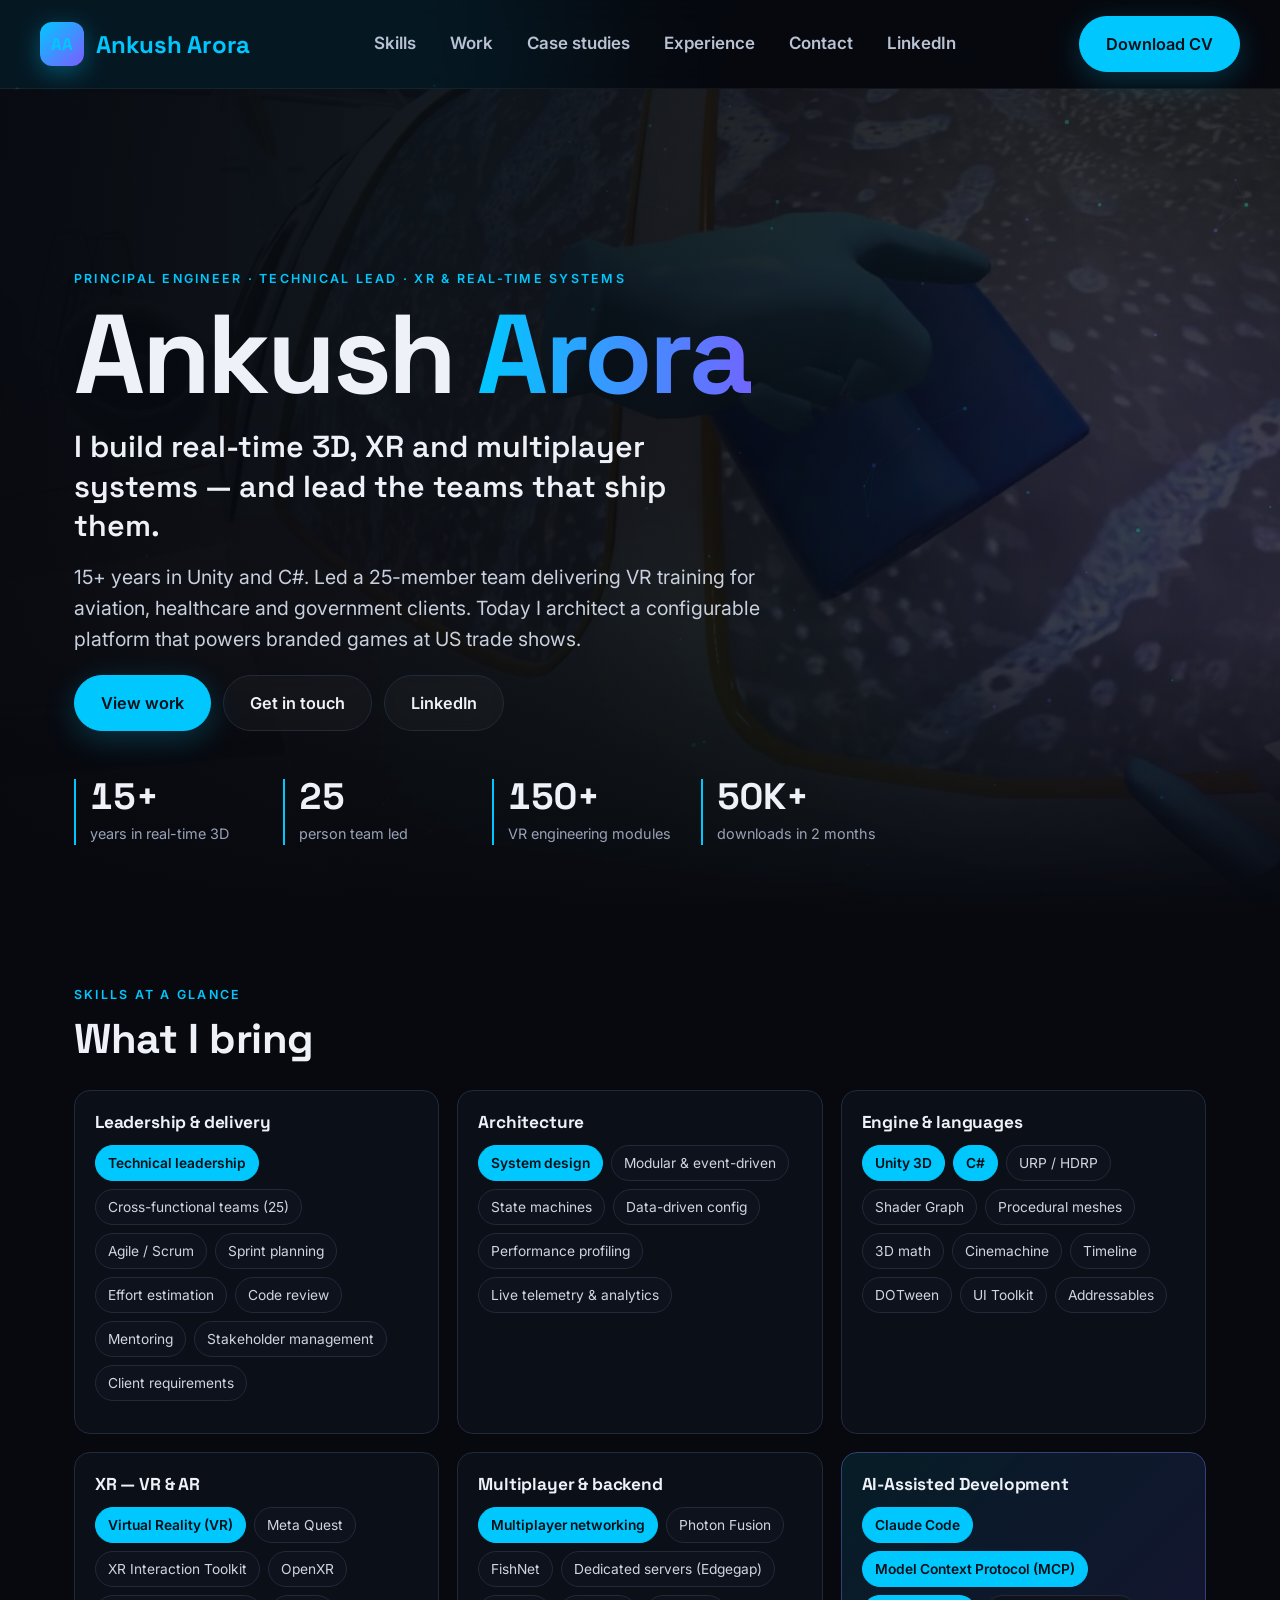
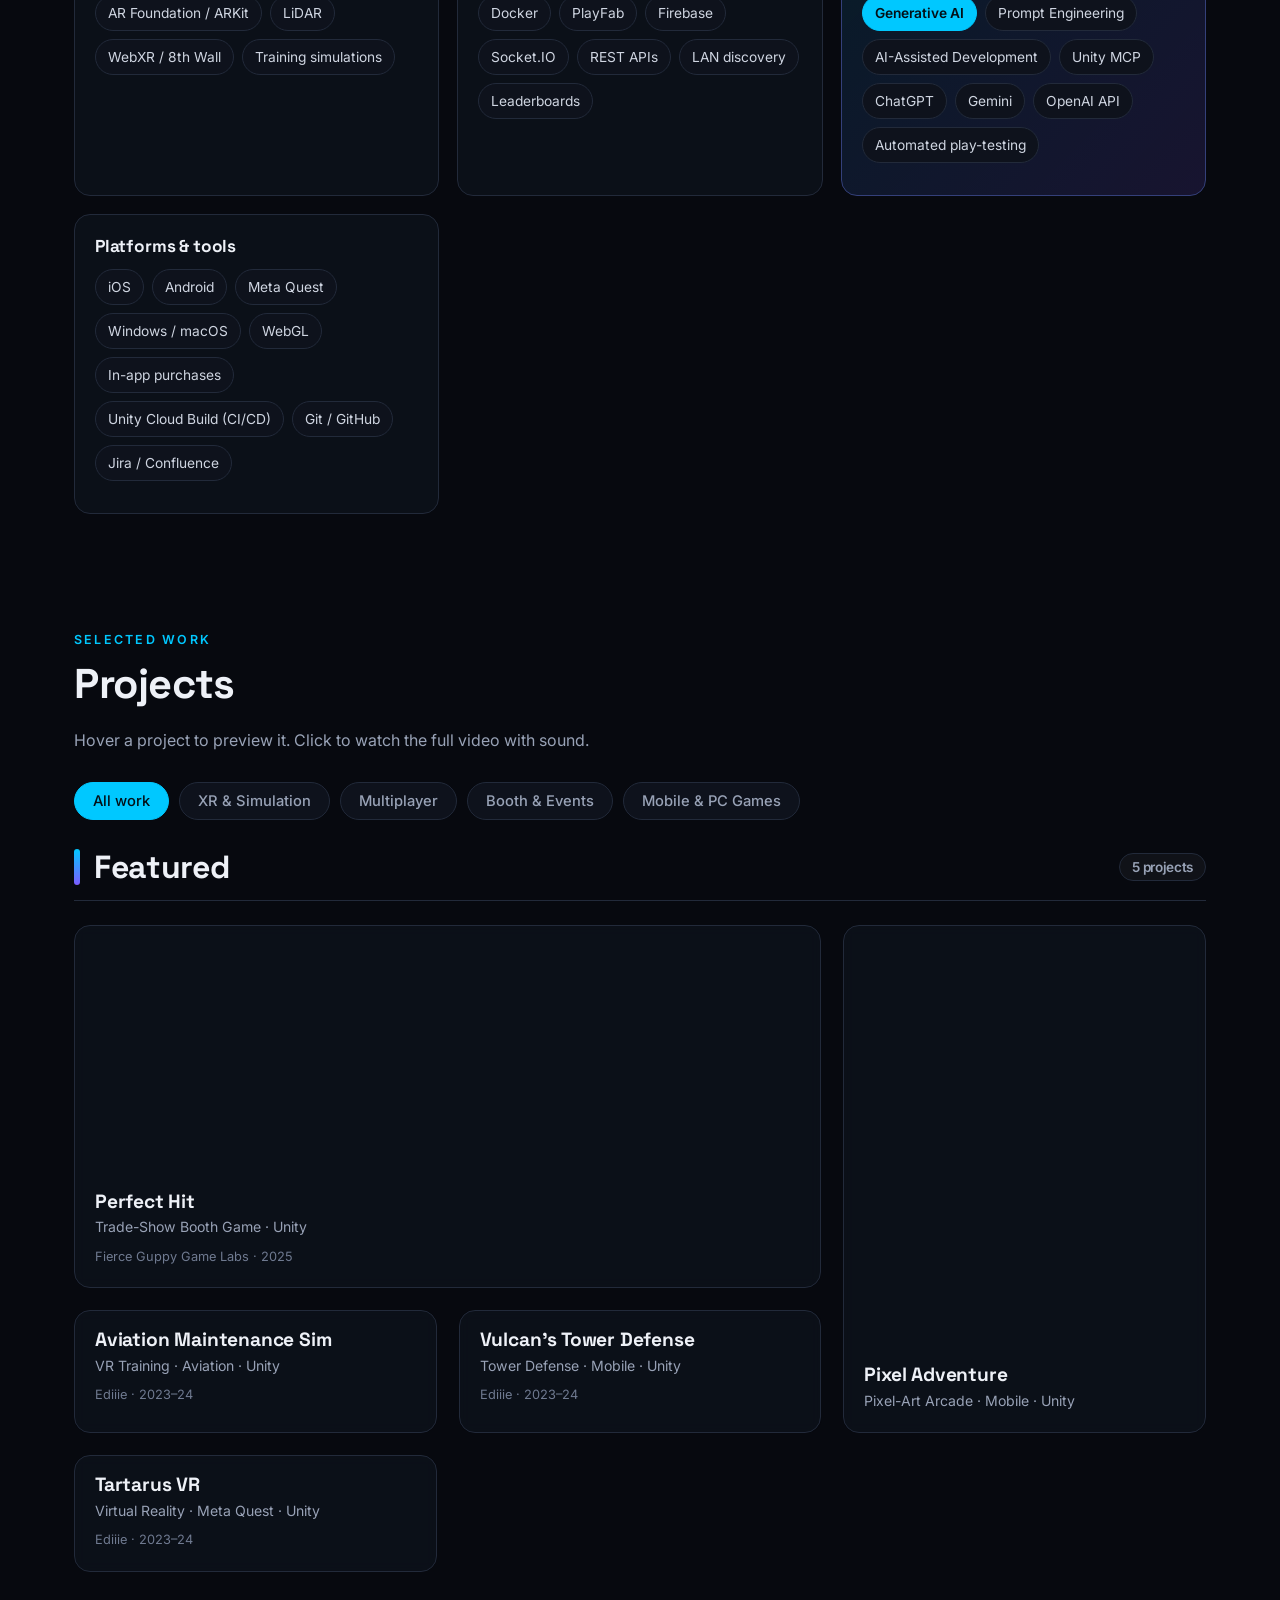
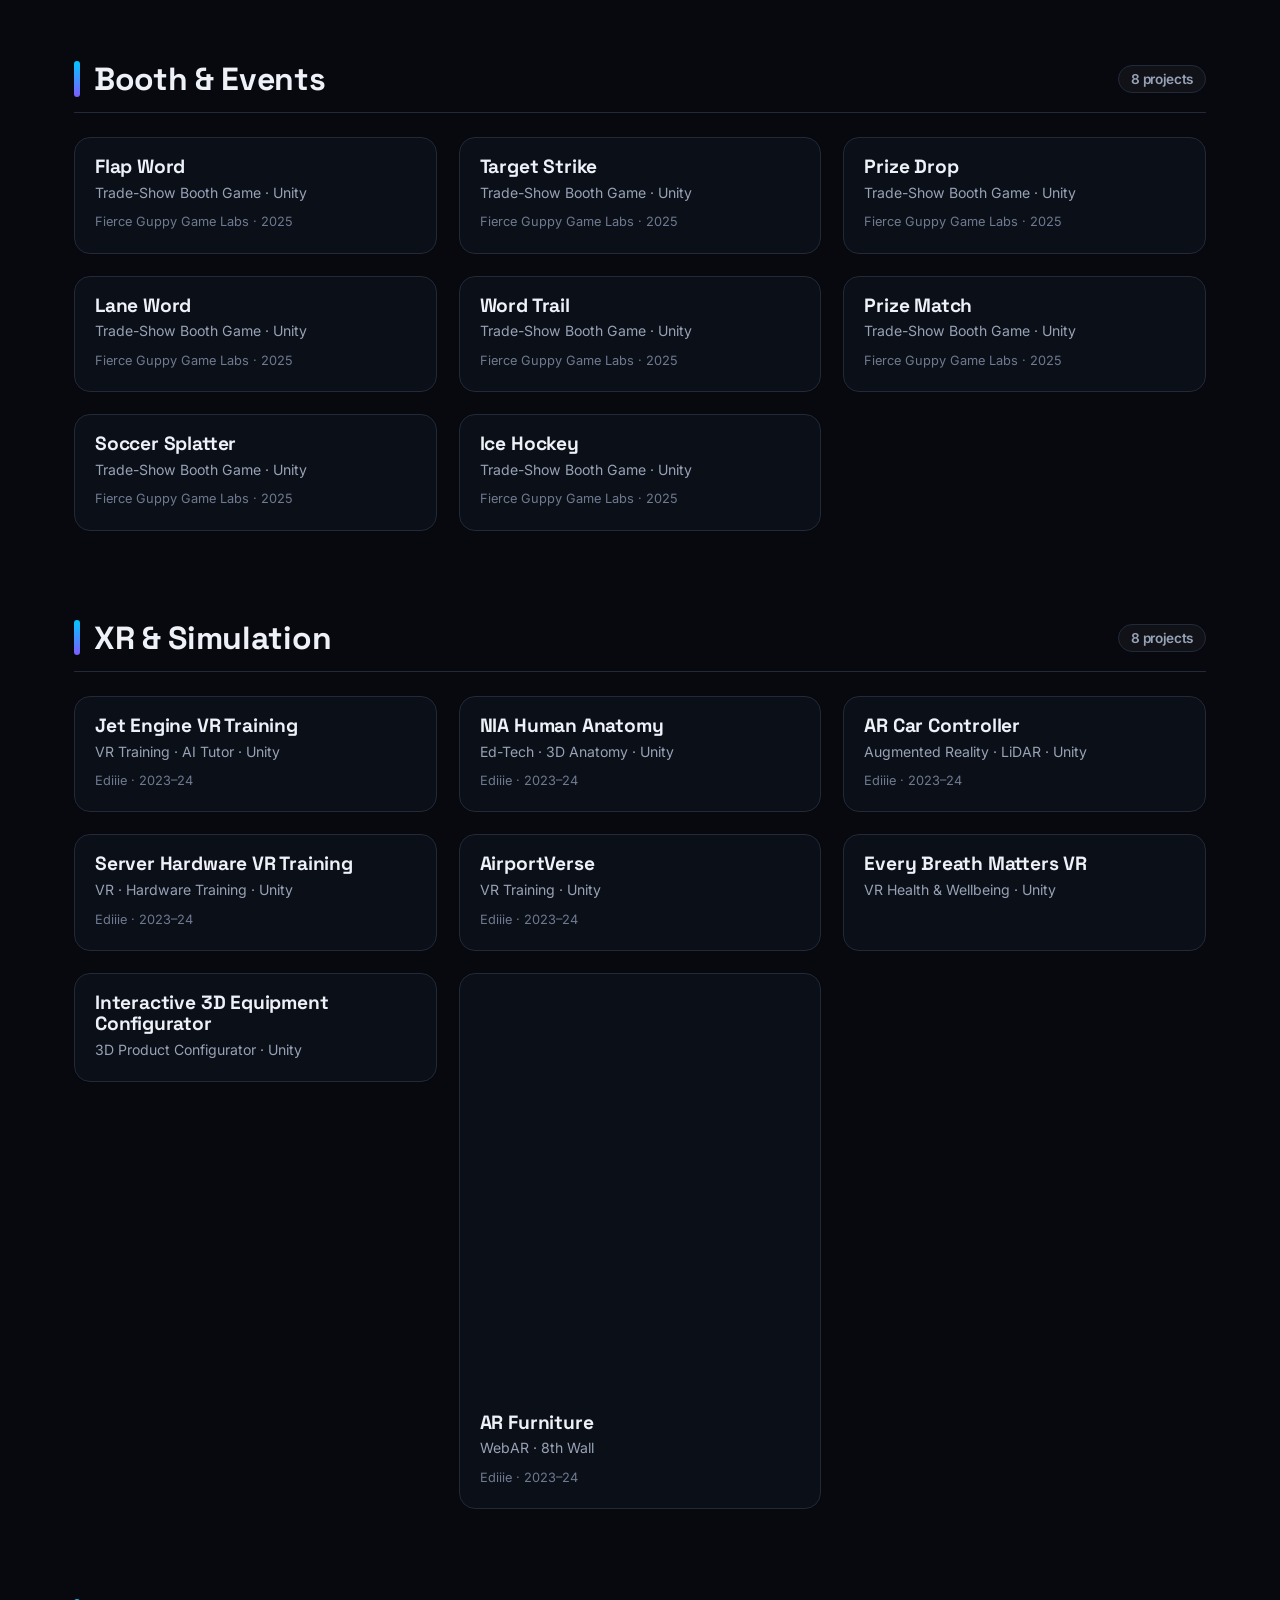
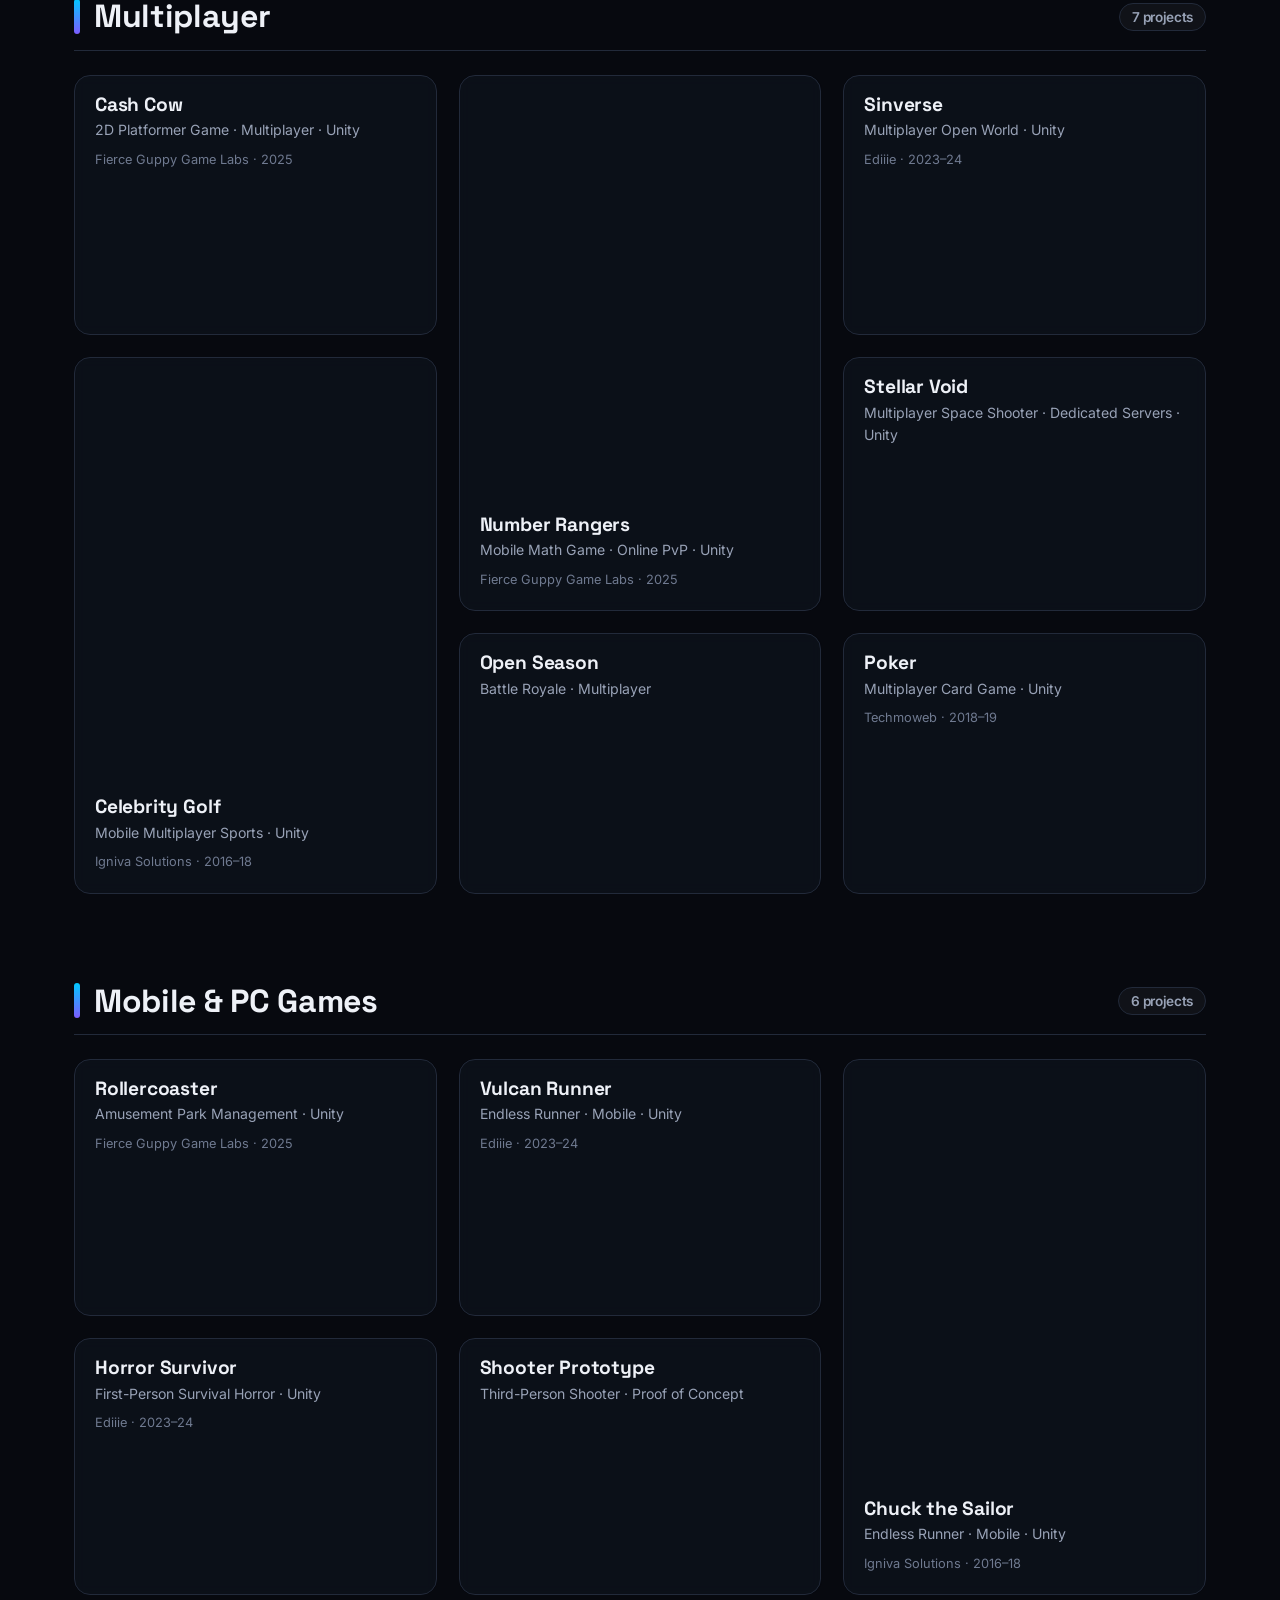
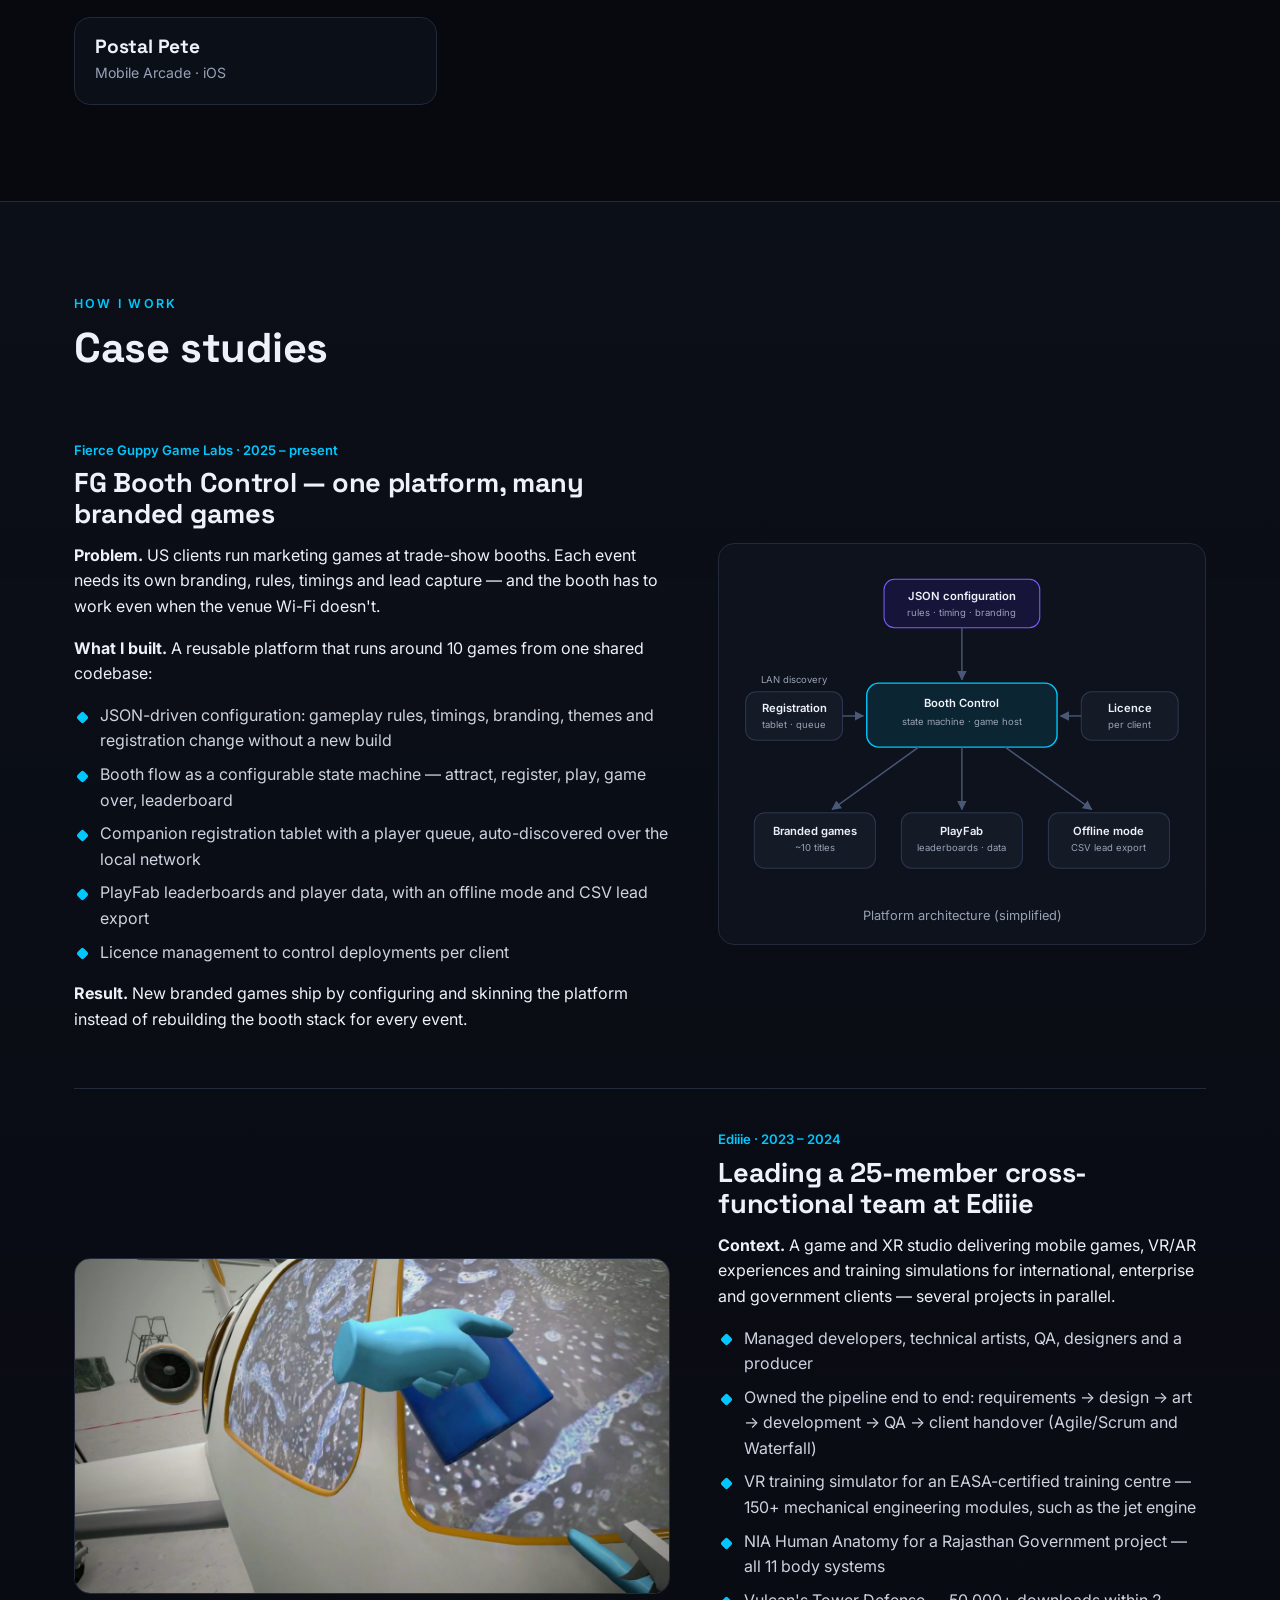
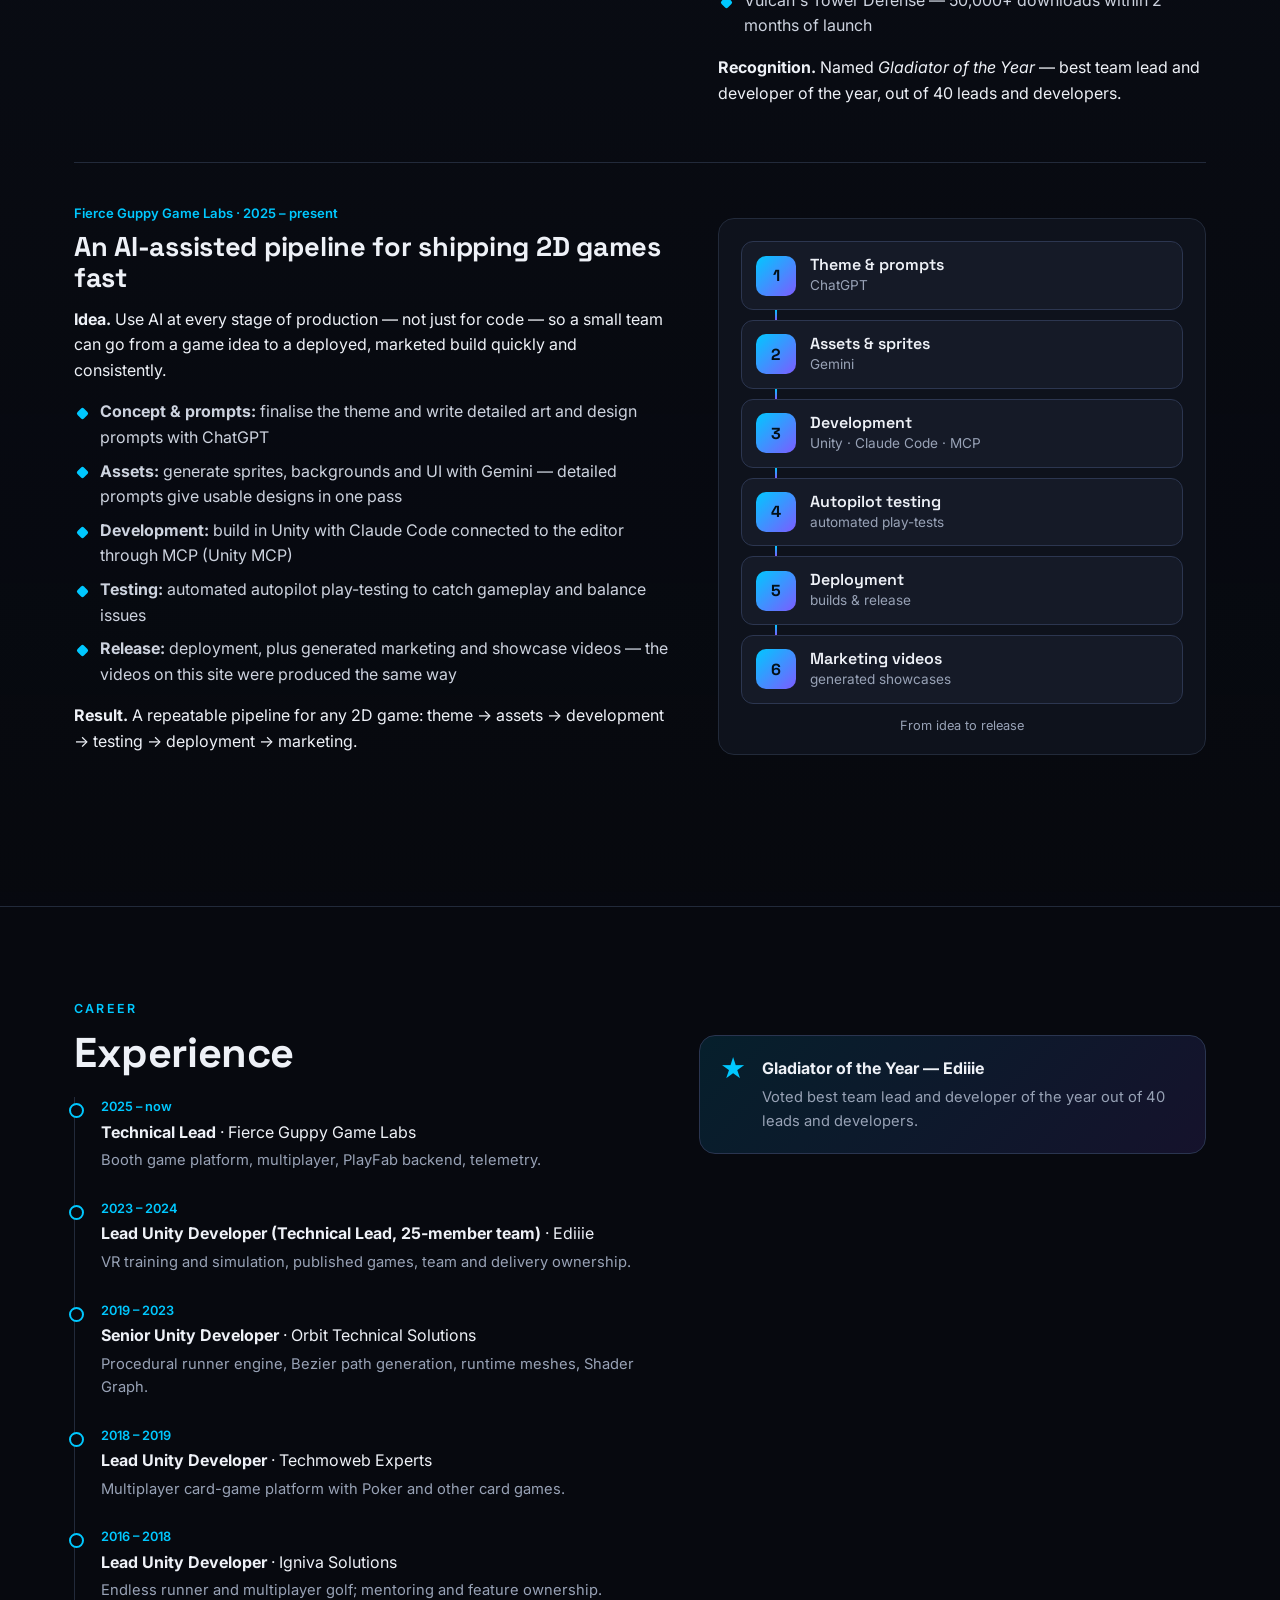
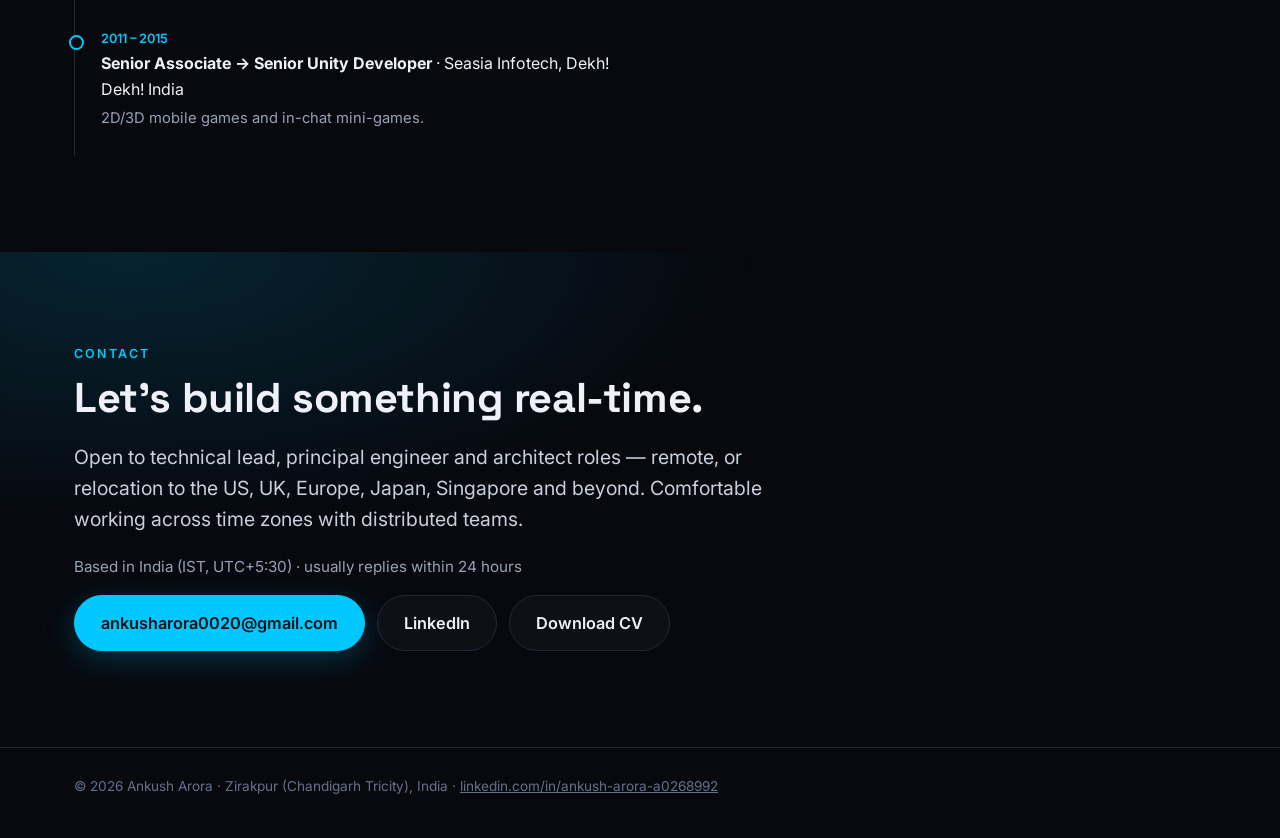
==== commit 1932d86c: "Correct: 150+ mechanical engineering modules (not aviation)" ====
--- a/docs/index.html
+++ b/docs/index.html
@@ -22,7 +22,7 @@
 <link rel="preconnect" href="https://fonts.googleapis.com">
 <link rel="preconnect" href="https://fonts.gstatic.com" crossorigin>
 <link href="https://fonts.googleapis.com/css2?family=Inter:wght@400;500;600&family=Space+Grotesk:wght@500;600;700&display=swap" rel="stylesheet">
-<link rel="stylesheet" href="styles.css?v=1792728845">
+<link rel="stylesheet" href="styles.css?v=1792729014">
 </head>
 <body>
 <div class="aurora" aria-hidden="true"><span></span><span></span><span></span></div>
@@ -59,7 +59,7 @@
     <dl class="stats">
       <div><dt data-count="15" data-suffix="+">15+</dt><dd>years in real-time 3D</dd></div>
       <div><dt data-count="25" data-suffix="">25</dt><dd>person team led</dd></div>
-      <div><dt data-count="150" data-suffix="+">150+</dt><dd>VR training modules</dd></div>
+      <div><dt data-count="150" data-suffix="+">150+</dt><dd>VR engineering modules</dd></div>
       <div><dt data-count="50" data-suffix="K+">50K+</dt><dd>downloads in 2 months</dd></div>
     </dl>
   </div>
@@ -149,7 +149,7 @@
         <ul class="ticks">
           <li>Managed developers, technical artists, QA, designers and a producer</li>
           <li>Owned the pipeline end to end: requirements → design → art → development → QA → client handover (Agile/Scrum and Waterfall)</li>
-          <li>VR aviation maintenance simulator for an EASA-certified training centre — 150+ mechanical modules</li>
+          <li>VR training simulator for an EASA-certified training centre — 150+ mechanical engineering modules, such as the jet engine</li>
           <li>NIA Human Anatomy for a Rajasthan Government project — all 11 body systems</li>
           <li>Vulcan's Tower Defense — 50,000+ downloads within 2 months of launch</li>
         </ul>
@@ -245,8 +245,8 @@
   </div>
 </dialog>
 
-<script src="projects.js?v=1792728845"></script>
-<script src="bg.js?v=1792728845"></script>
-<script src="app.js?v=1792728845"></script>
+<script src="projects.js?v=1792729014"></script>
+<script src="bg.js?v=1792729014"></script>
+<script src="app.js?v=1792729014"></script>
 </body>
 </html>
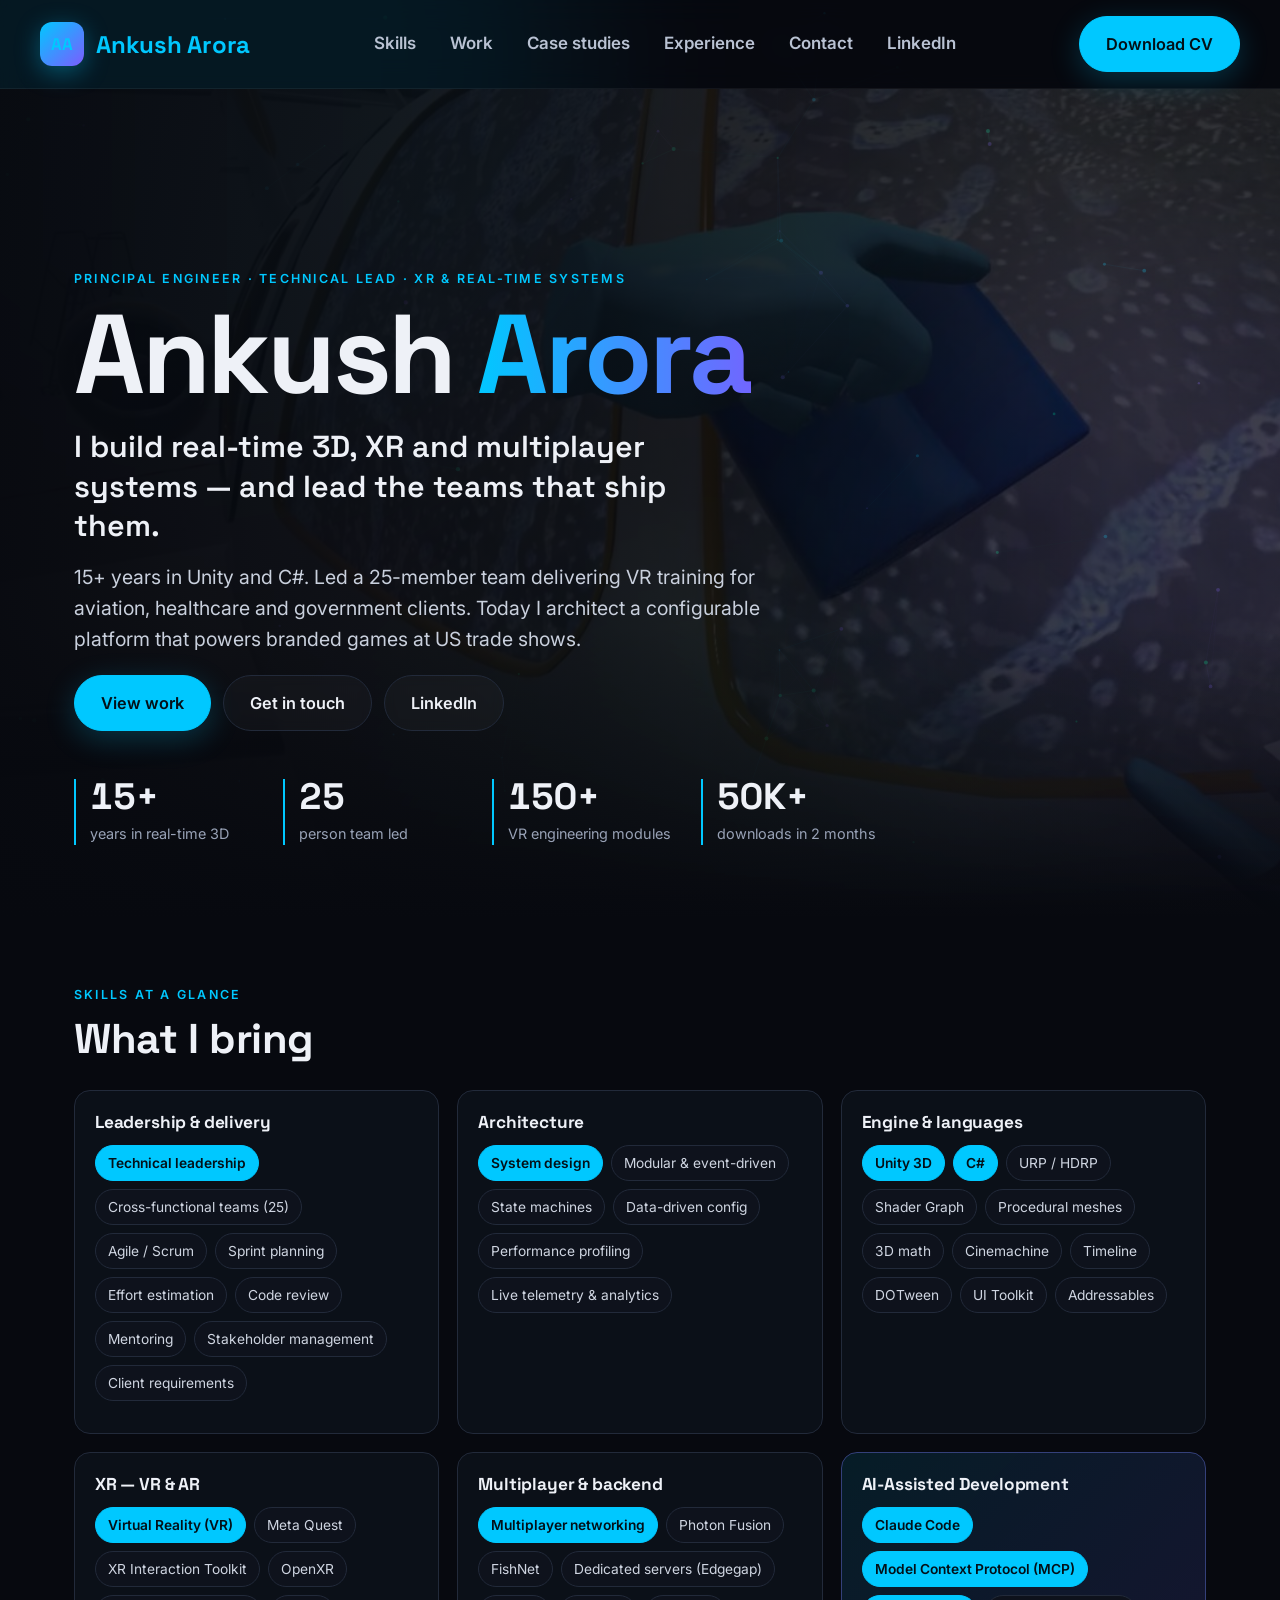
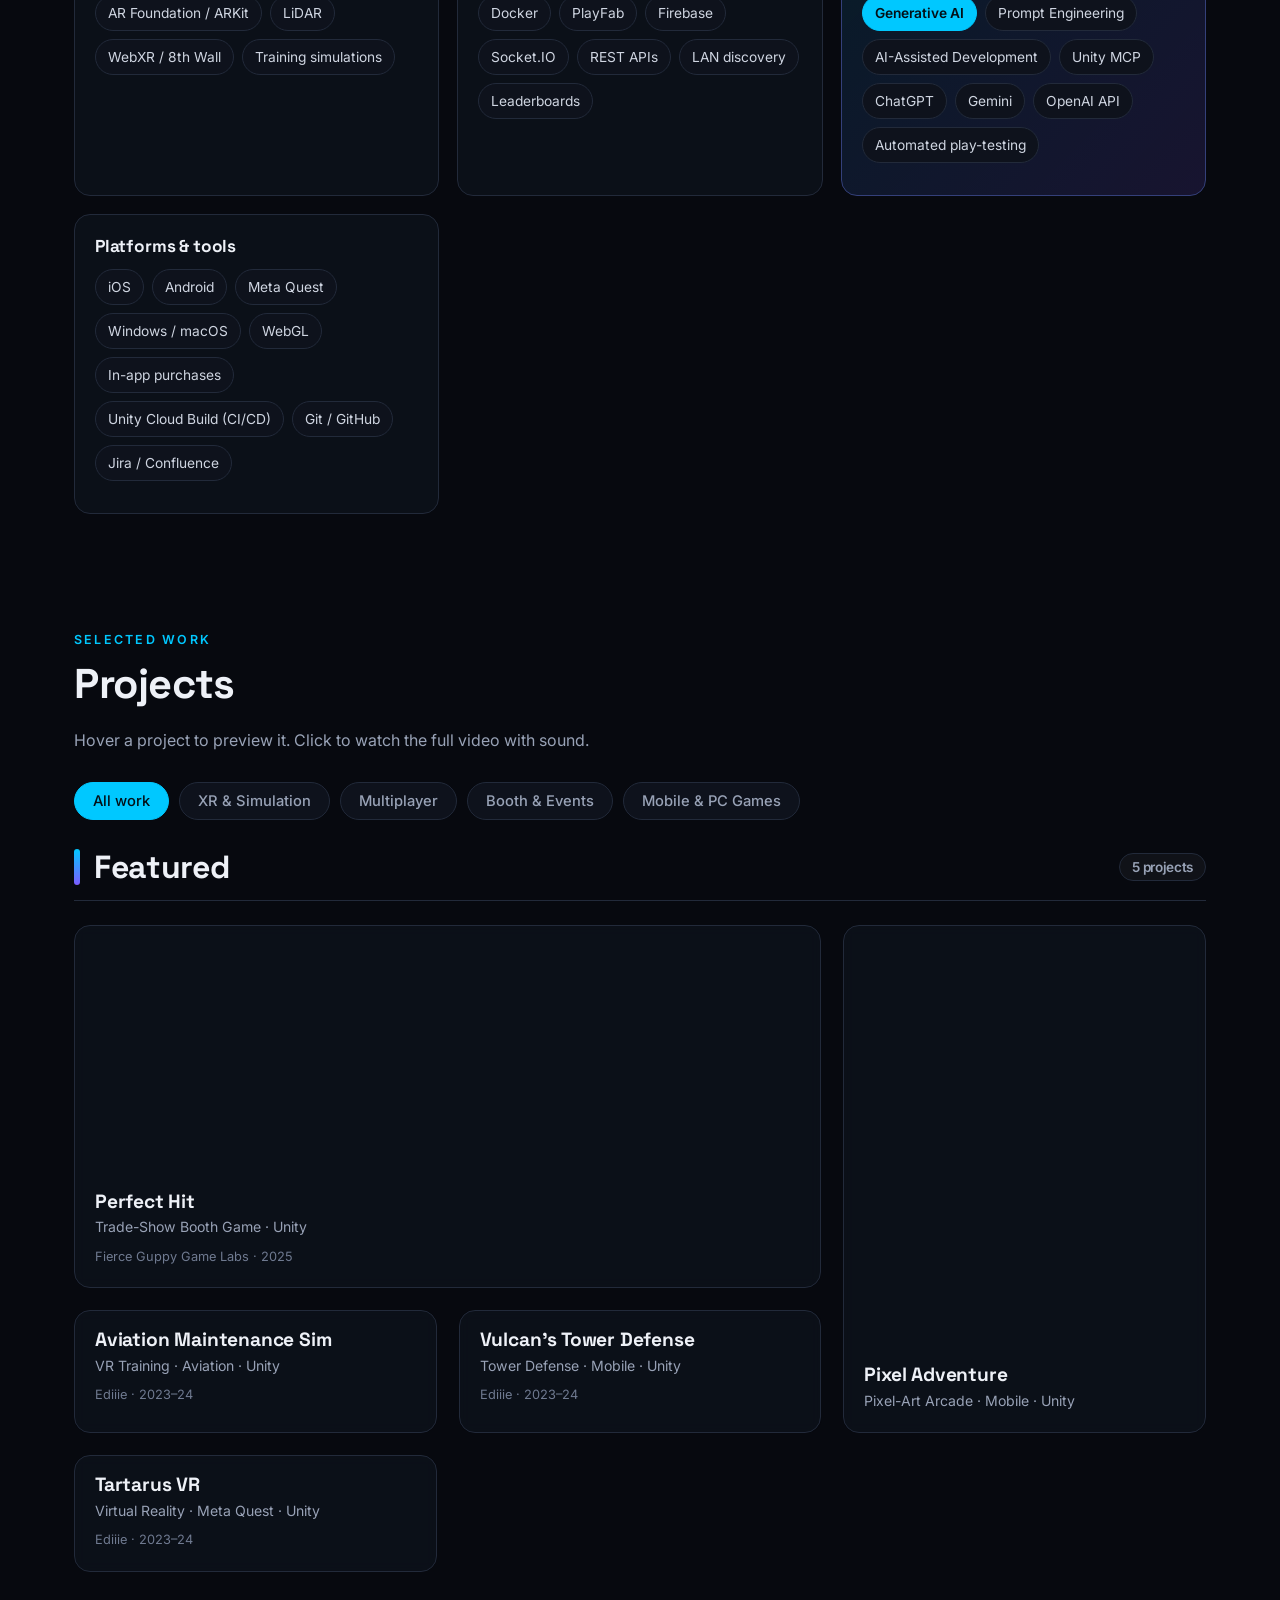
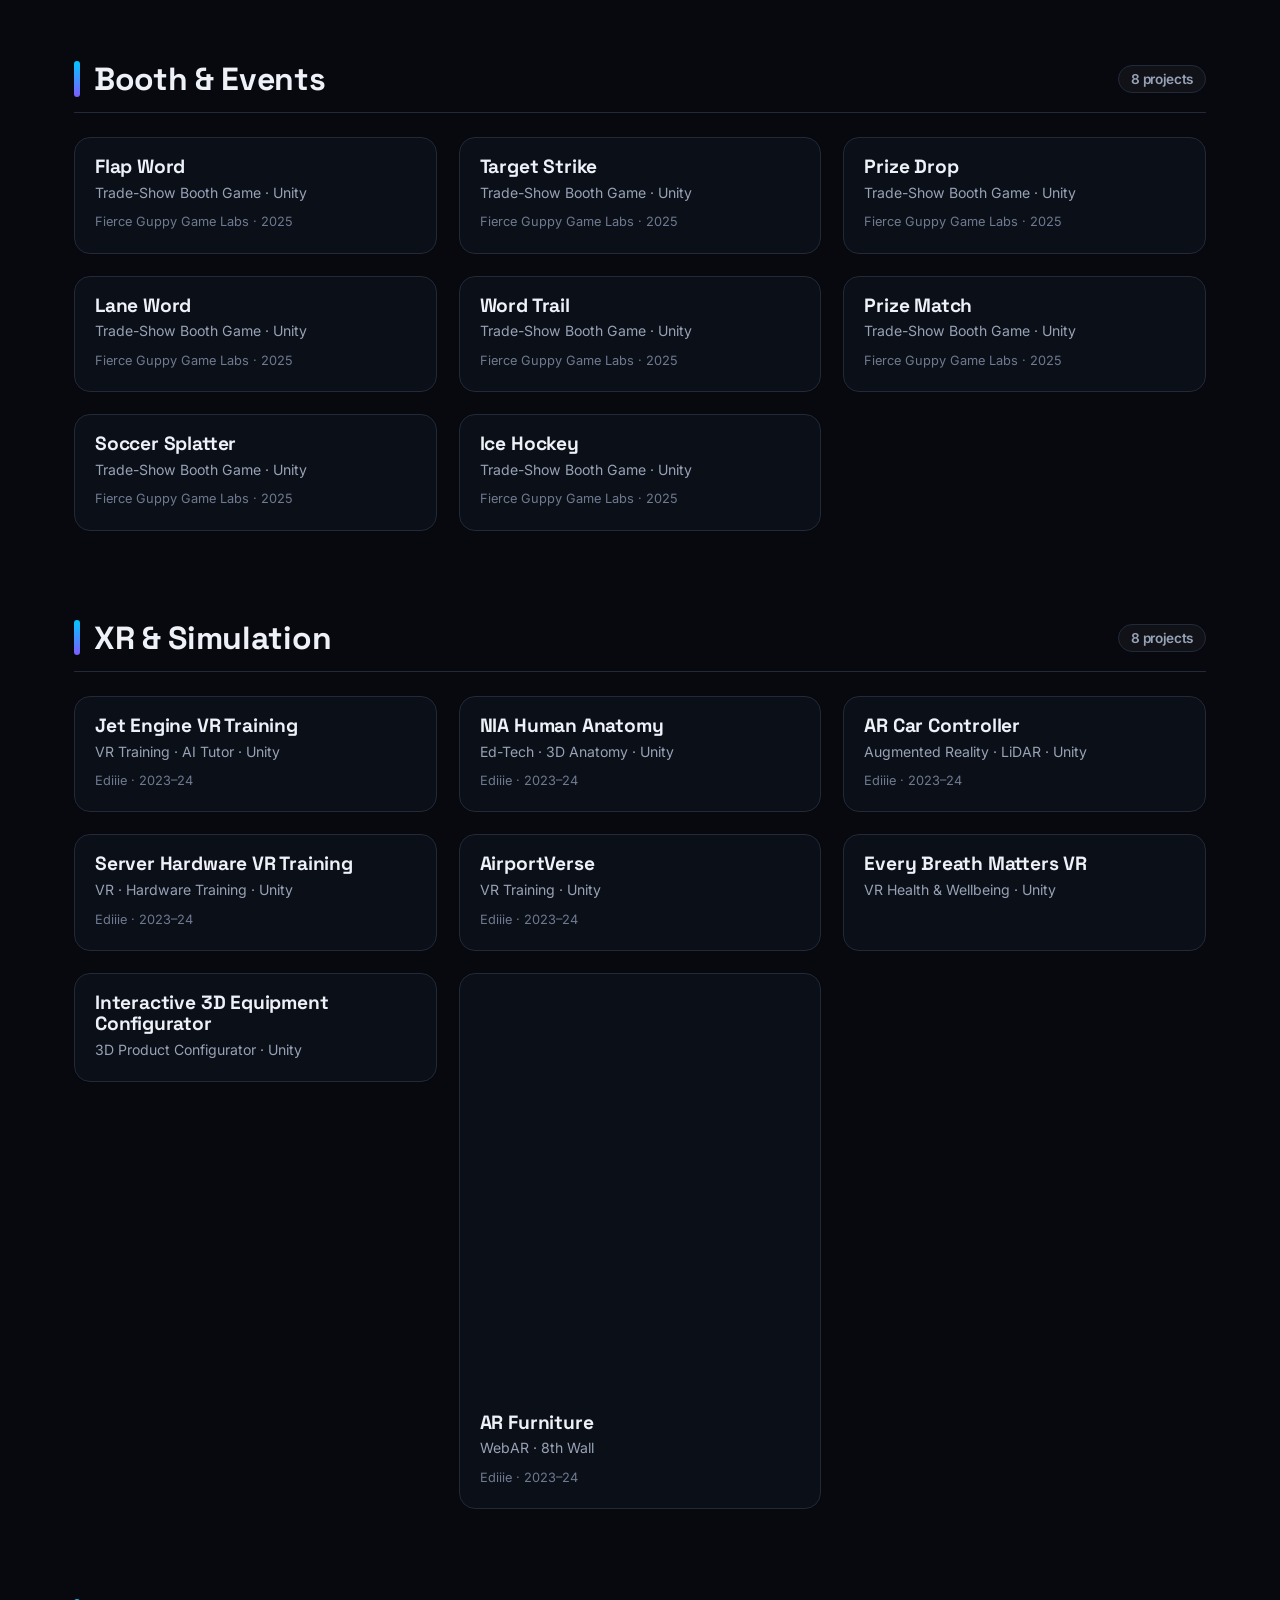
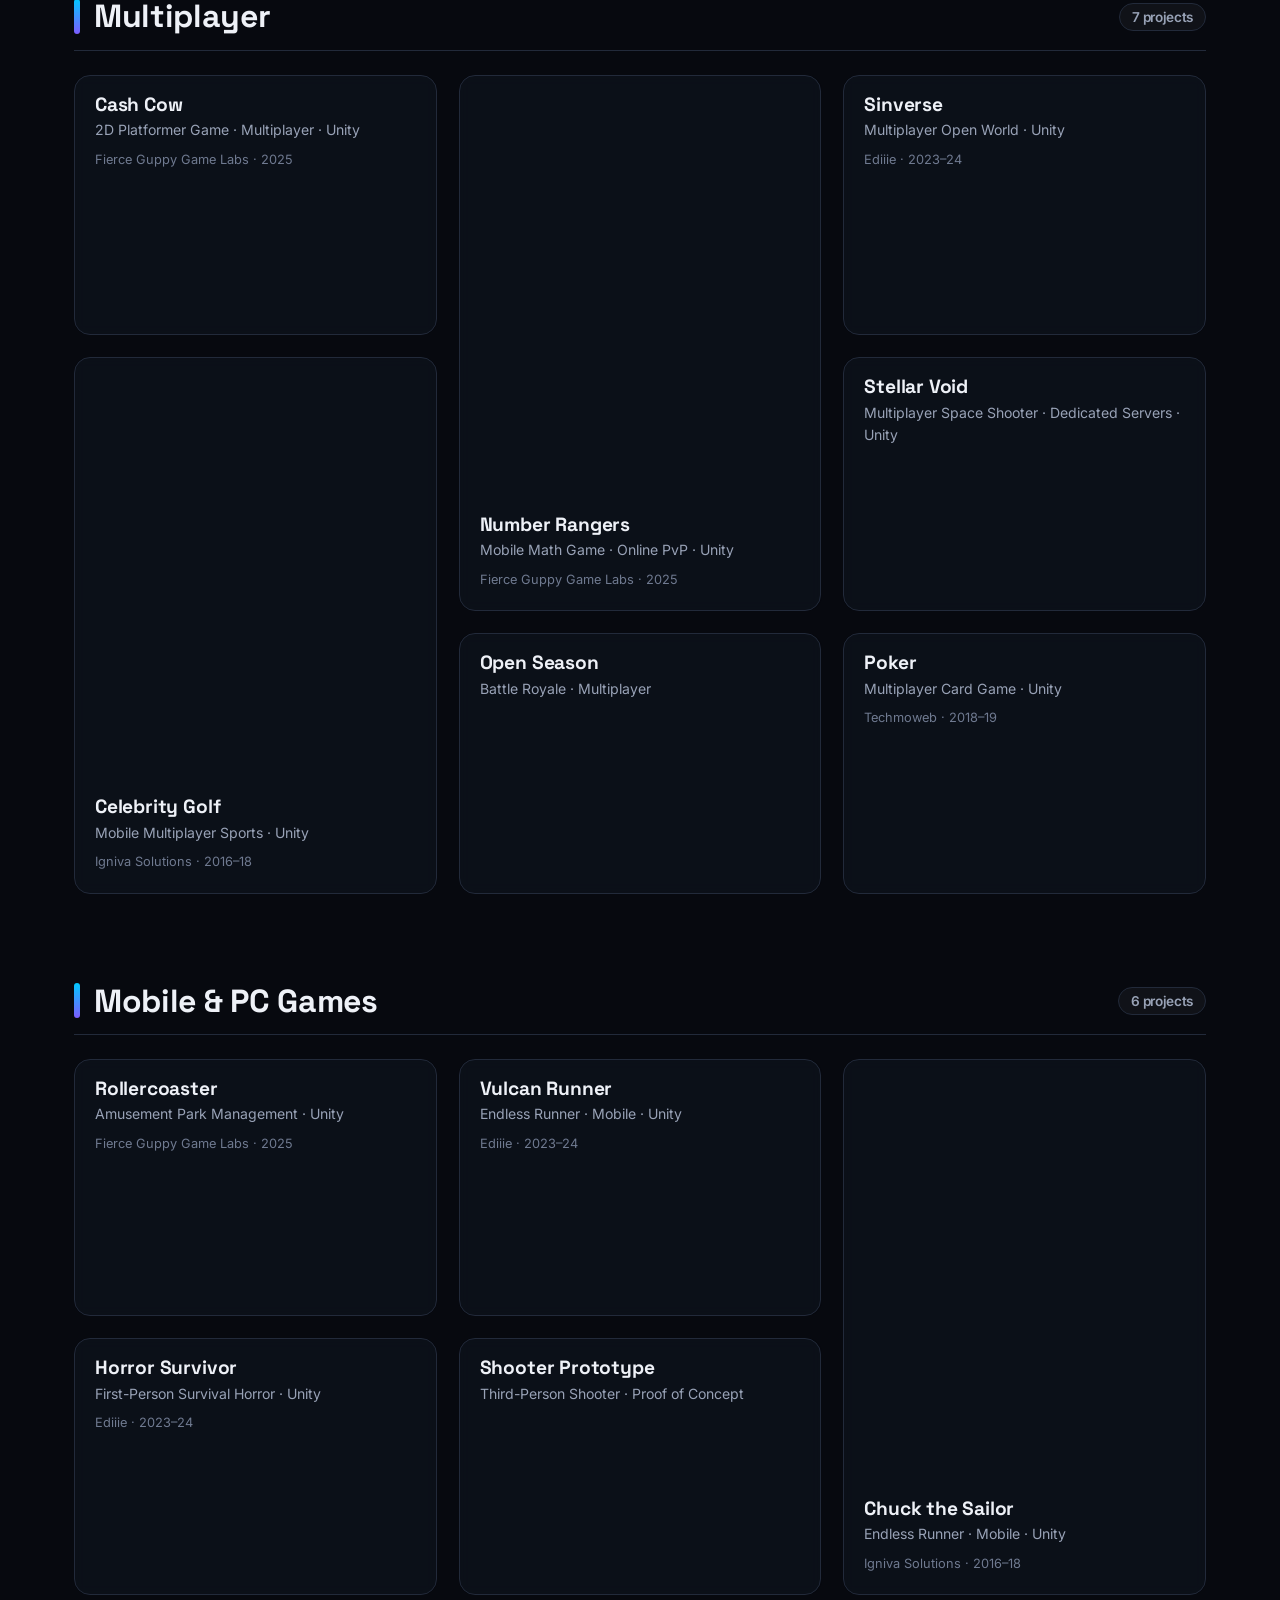
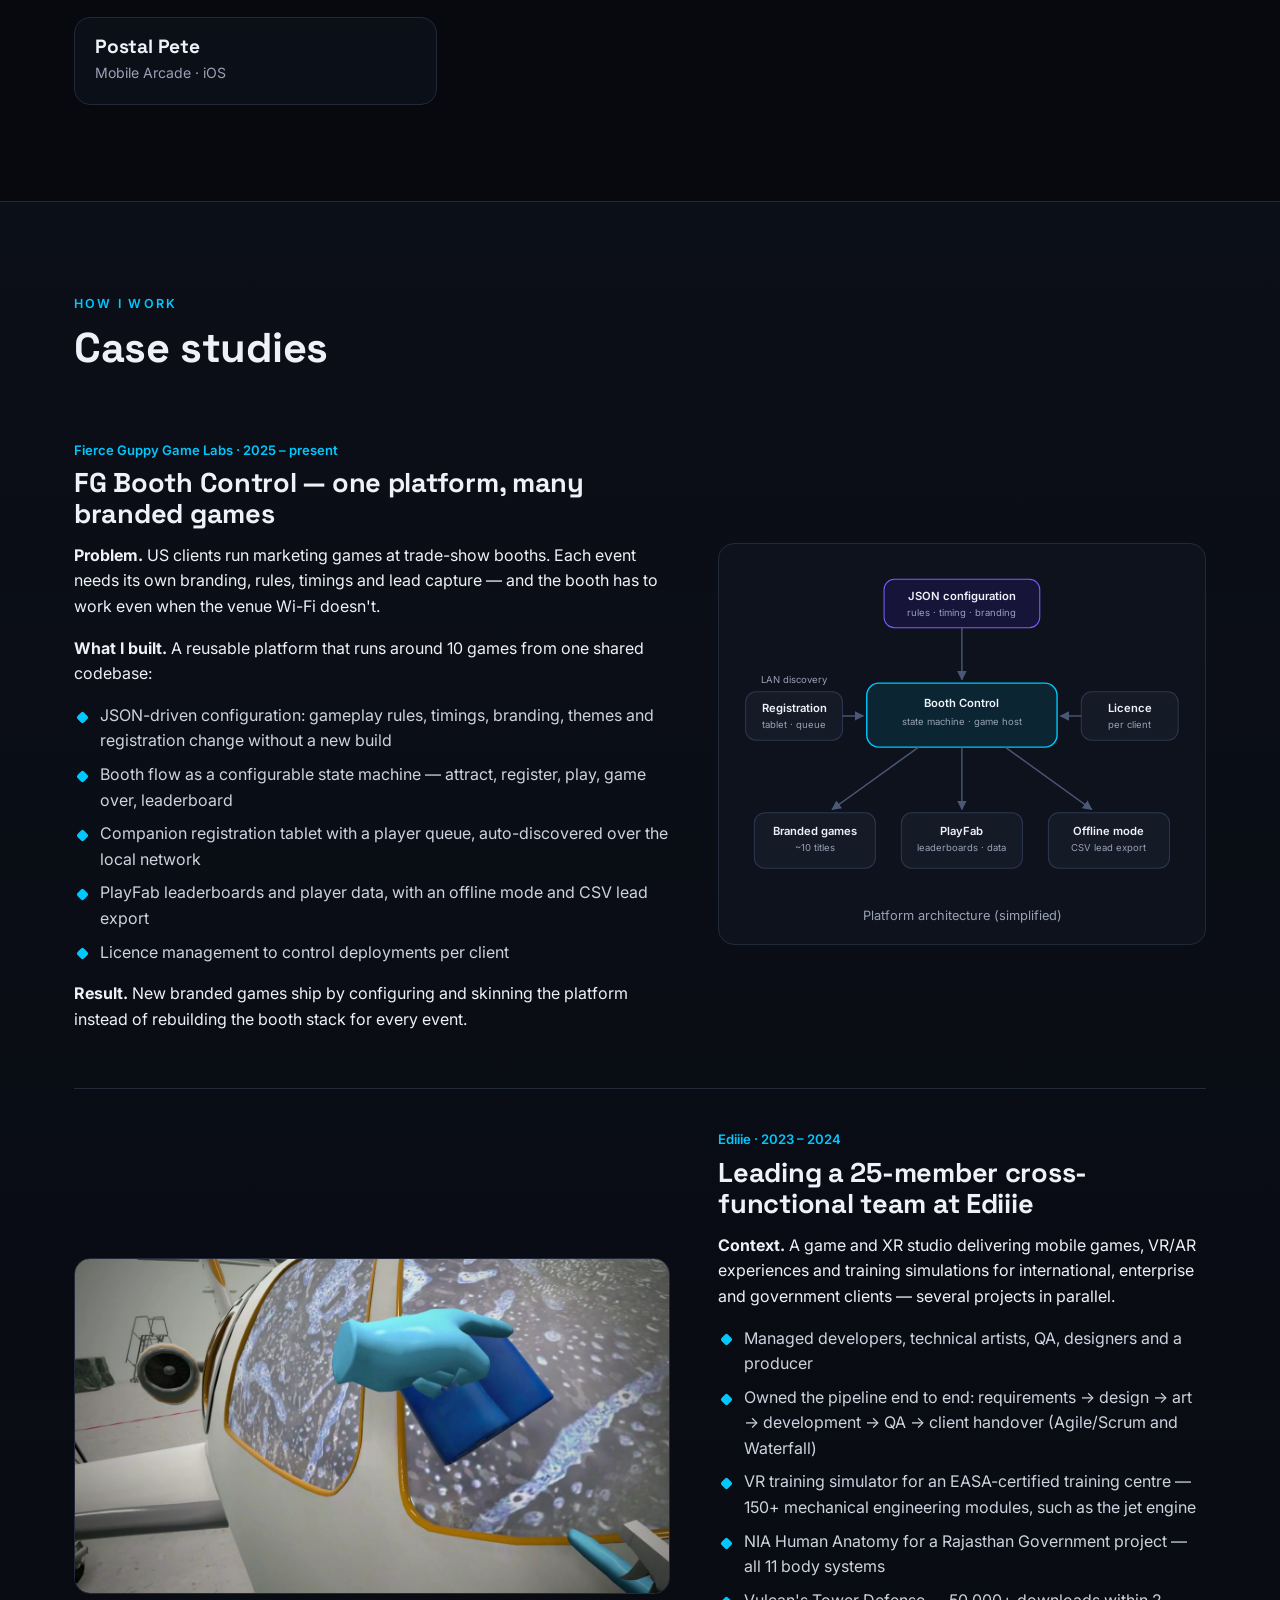
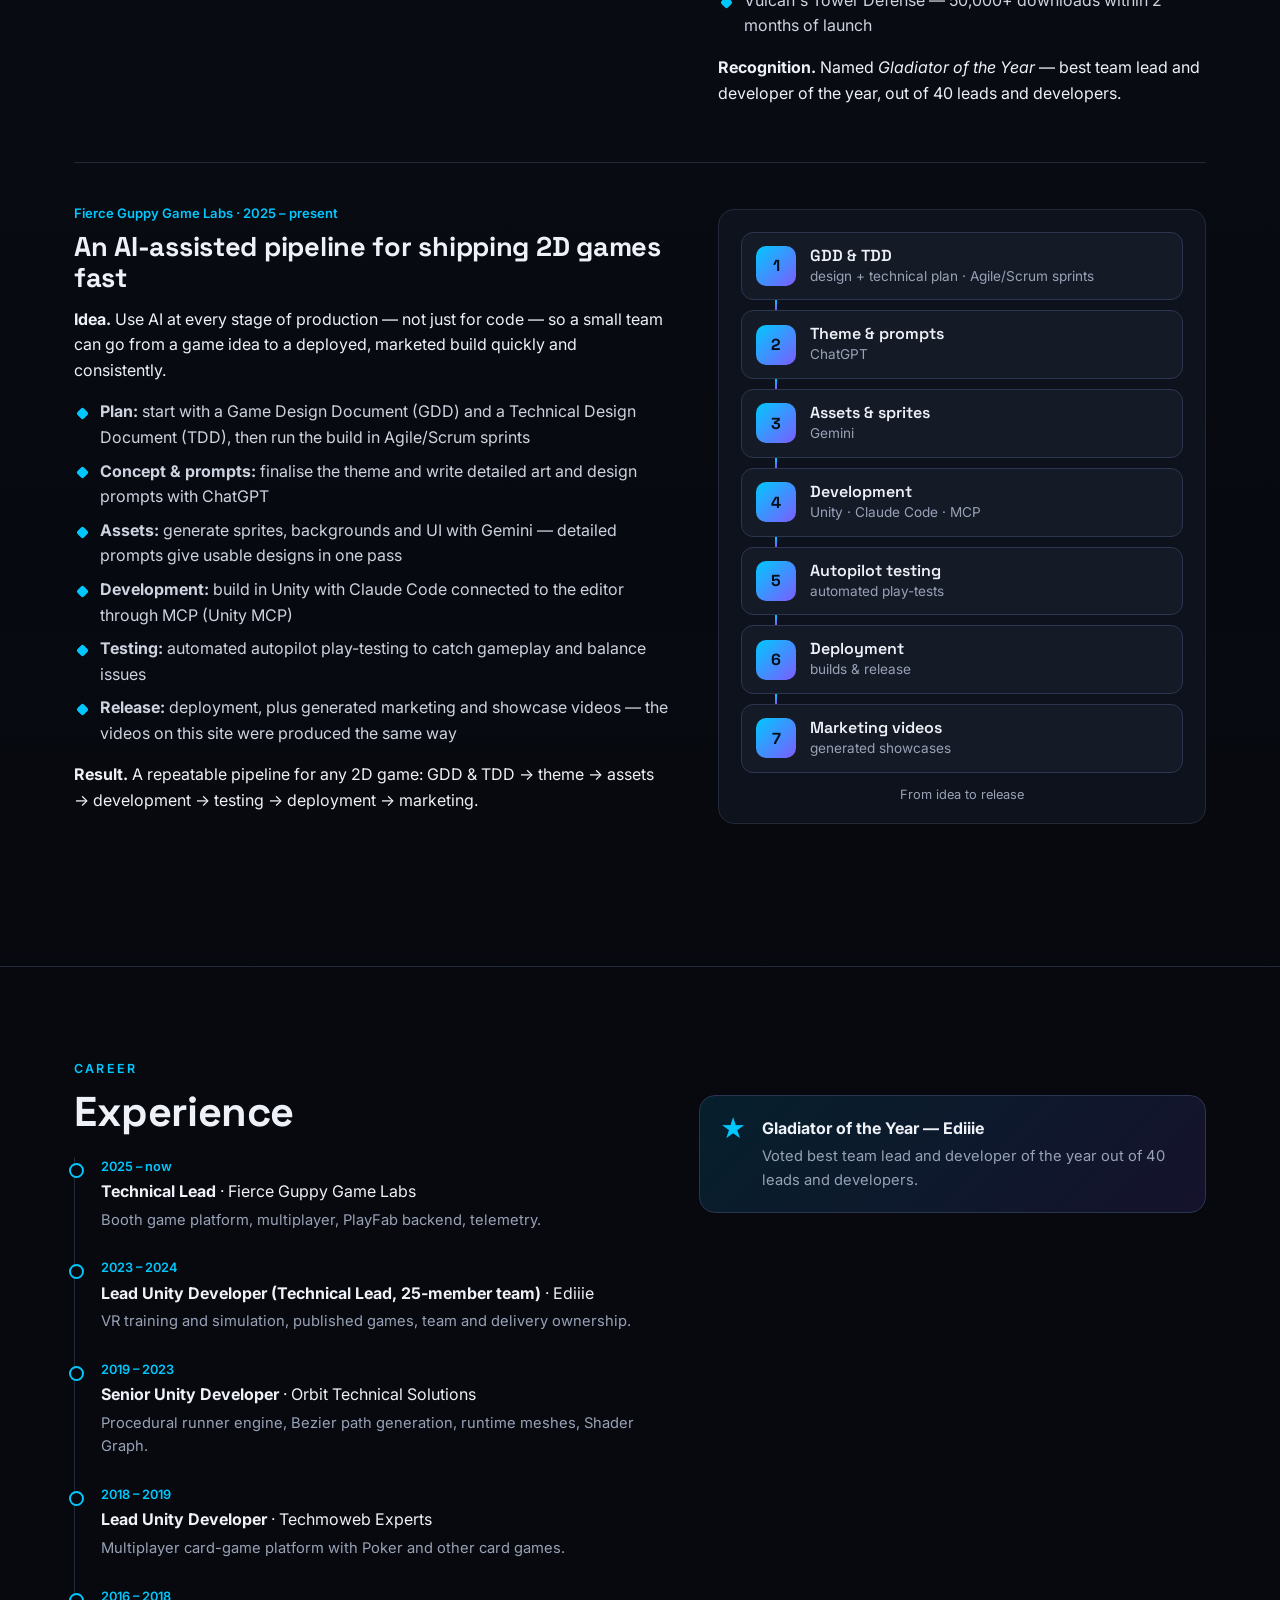
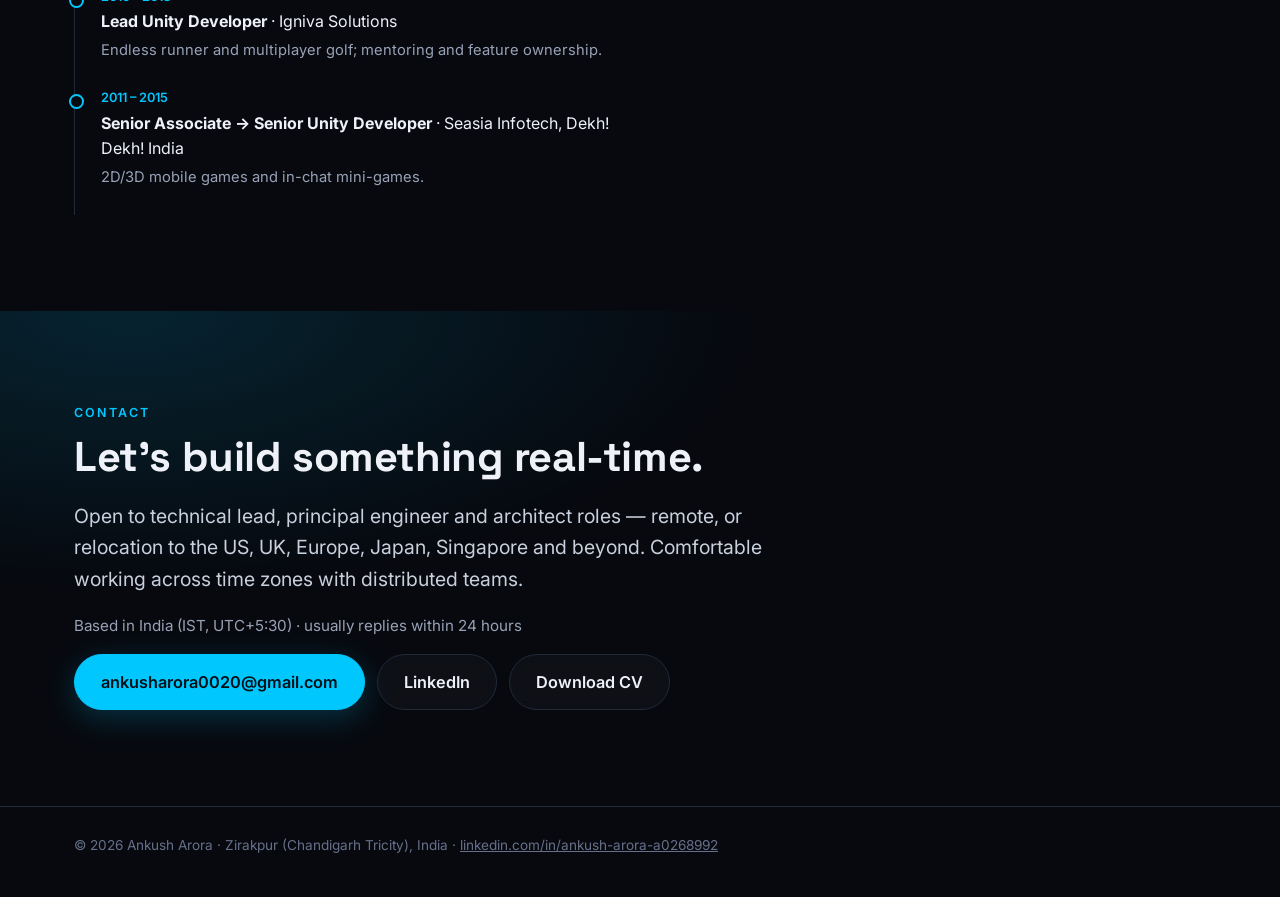
==== commit 18076ba2: "Pipeline starts with GDD and TDD, Agile/Scrum sprints" ====
--- a/docs/index.html
+++ b/docs/index.html
@@ -22,7 +22,7 @@
 <link rel="preconnect" href="https://fonts.googleapis.com">
 <link rel="preconnect" href="https://fonts.gstatic.com" crossorigin>
 <link href="https://fonts.googleapis.com/css2?family=Inter:wght@400;500;600&family=Space+Grotesk:wght@500;600;700&display=swap" rel="stylesheet">
-<link rel="stylesheet" href="styles.css?v=1792729014">
+<link rel="stylesheet" href="styles.css?v=1792729170">
 </head>
 <body>
 <div class="aurora" aria-hidden="true"><span></span><span></span><span></span></div>
@@ -167,22 +167,24 @@
         <h3>An AI-assisted pipeline for shipping 2D games fast</h3>
         <p><b>Idea.</b> Use AI at every stage of production — not just for code — so a small team can go from a game idea to a deployed, marketed build quickly and consistently.</p>
         <ul class="ticks">
+          <li><b>Plan:</b> start with a Game Design Document (GDD) and a Technical Design Document (TDD), then run the build in Agile/Scrum sprints</li>
           <li><b>Concept &amp; prompts:</b> finalise the theme and write detailed art and design prompts with ChatGPT</li>
           <li><b>Assets:</b> generate sprites, backgrounds and UI with Gemini — detailed prompts give usable designs in one pass</li>
           <li><b>Development:</b> build in Unity with Claude Code connected to the editor through MCP (Unity MCP)</li>
           <li><b>Testing:</b> automated autopilot play-testing to catch gameplay and balance issues</li>
           <li><b>Release:</b> deployment, plus generated marketing and showcase videos — the videos on this site were produced the same way</li>
         </ul>
-        <p><b>Result.</b> A repeatable pipeline for any 2D game: theme → assets → development → testing → deployment → marketing.</p>
+        <p><b>Result.</b> A repeatable pipeline for any 2D game: GDD &amp; TDD → theme → assets → development → testing → deployment → marketing.</p>
       </div>
       <figure class="diagram pipeline" aria-label="AI-assisted production pipeline">
         <ol>
-          <li><span>1</span><b>Theme &amp; prompts</b><em>ChatGPT</em></li>
-          <li><span>2</span><b>Assets &amp; sprites</b><em>Gemini</em></li>
-          <li><span>3</span><b>Development</b><em>Unity · Claude Code · MCP</em></li>
-          <li><span>4</span><b>Autopilot testing</b><em>automated play-tests</em></li>
-          <li><span>5</span><b>Deployment</b><em>builds &amp; release</em></li>
-          <li><span>6</span><b>Marketing videos</b><em>generated showcases</em></li>
+          <li><span>1</span><b>GDD &amp; TDD</b><em>design + technical plan · Agile/Scrum sprints</em></li>
+          <li><span>2</span><b>Theme &amp; prompts</b><em>ChatGPT</em></li>
+          <li><span>3</span><b>Assets &amp; sprites</b><em>Gemini</em></li>
+          <li><span>4</span><b>Development</b><em>Unity · Claude Code · MCP</em></li>
+          <li><span>5</span><b>Autopilot testing</b><em>automated play-tests</em></li>
+          <li><span>6</span><b>Deployment</b><em>builds &amp; release</em></li>
+          <li><span>7</span><b>Marketing videos</b><em>generated showcases</em></li>
         </ol>
         <figcaption>From idea to release</figcaption>
       </figure>
@@ -245,8 +247,8 @@
   </div>
 </dialog>
 
-<script src="projects.js?v=1792729014"></script>
-<script src="bg.js?v=1792729014"></script>
-<script src="app.js?v=1792729014"></script>
+<script src="projects.js?v=1792729170"></script>
+<script src="bg.js?v=1792729170"></script>
+<script src="app.js?v=1792729170"></script>
 </body>
 </html>
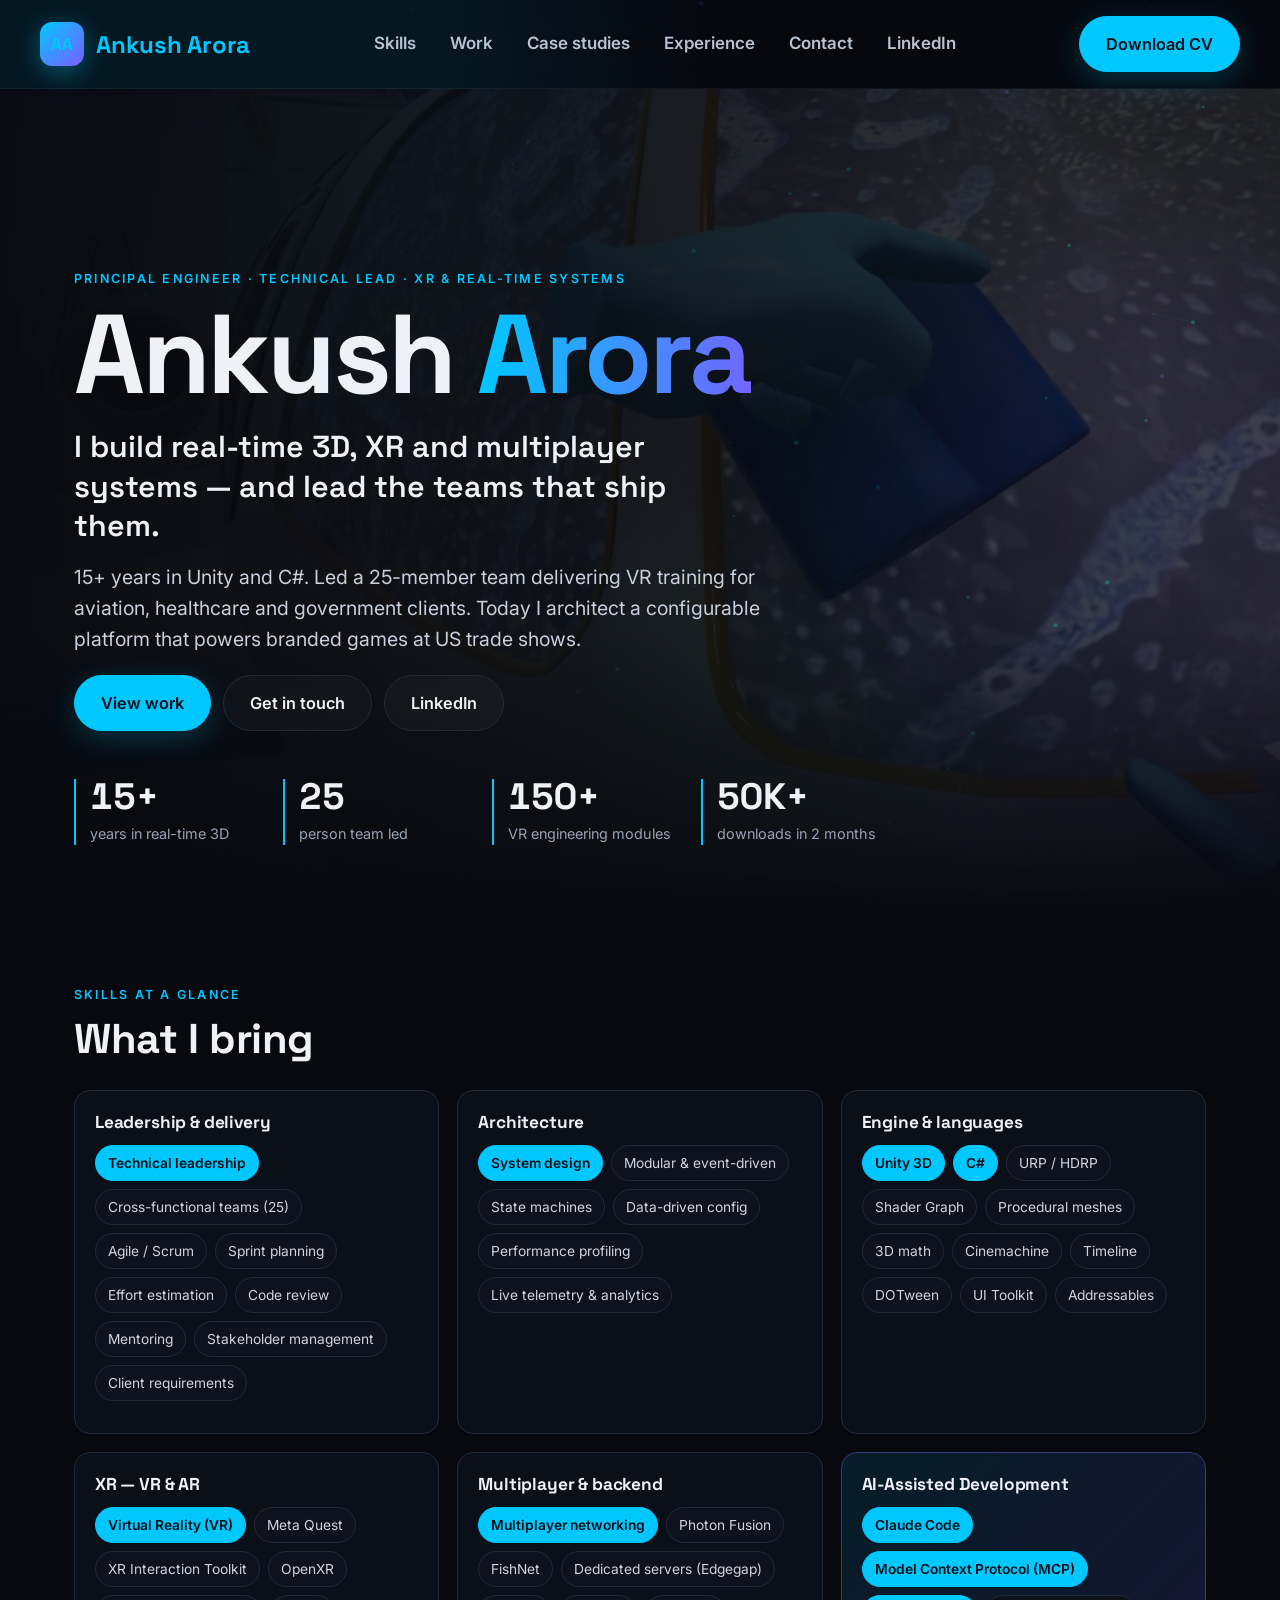
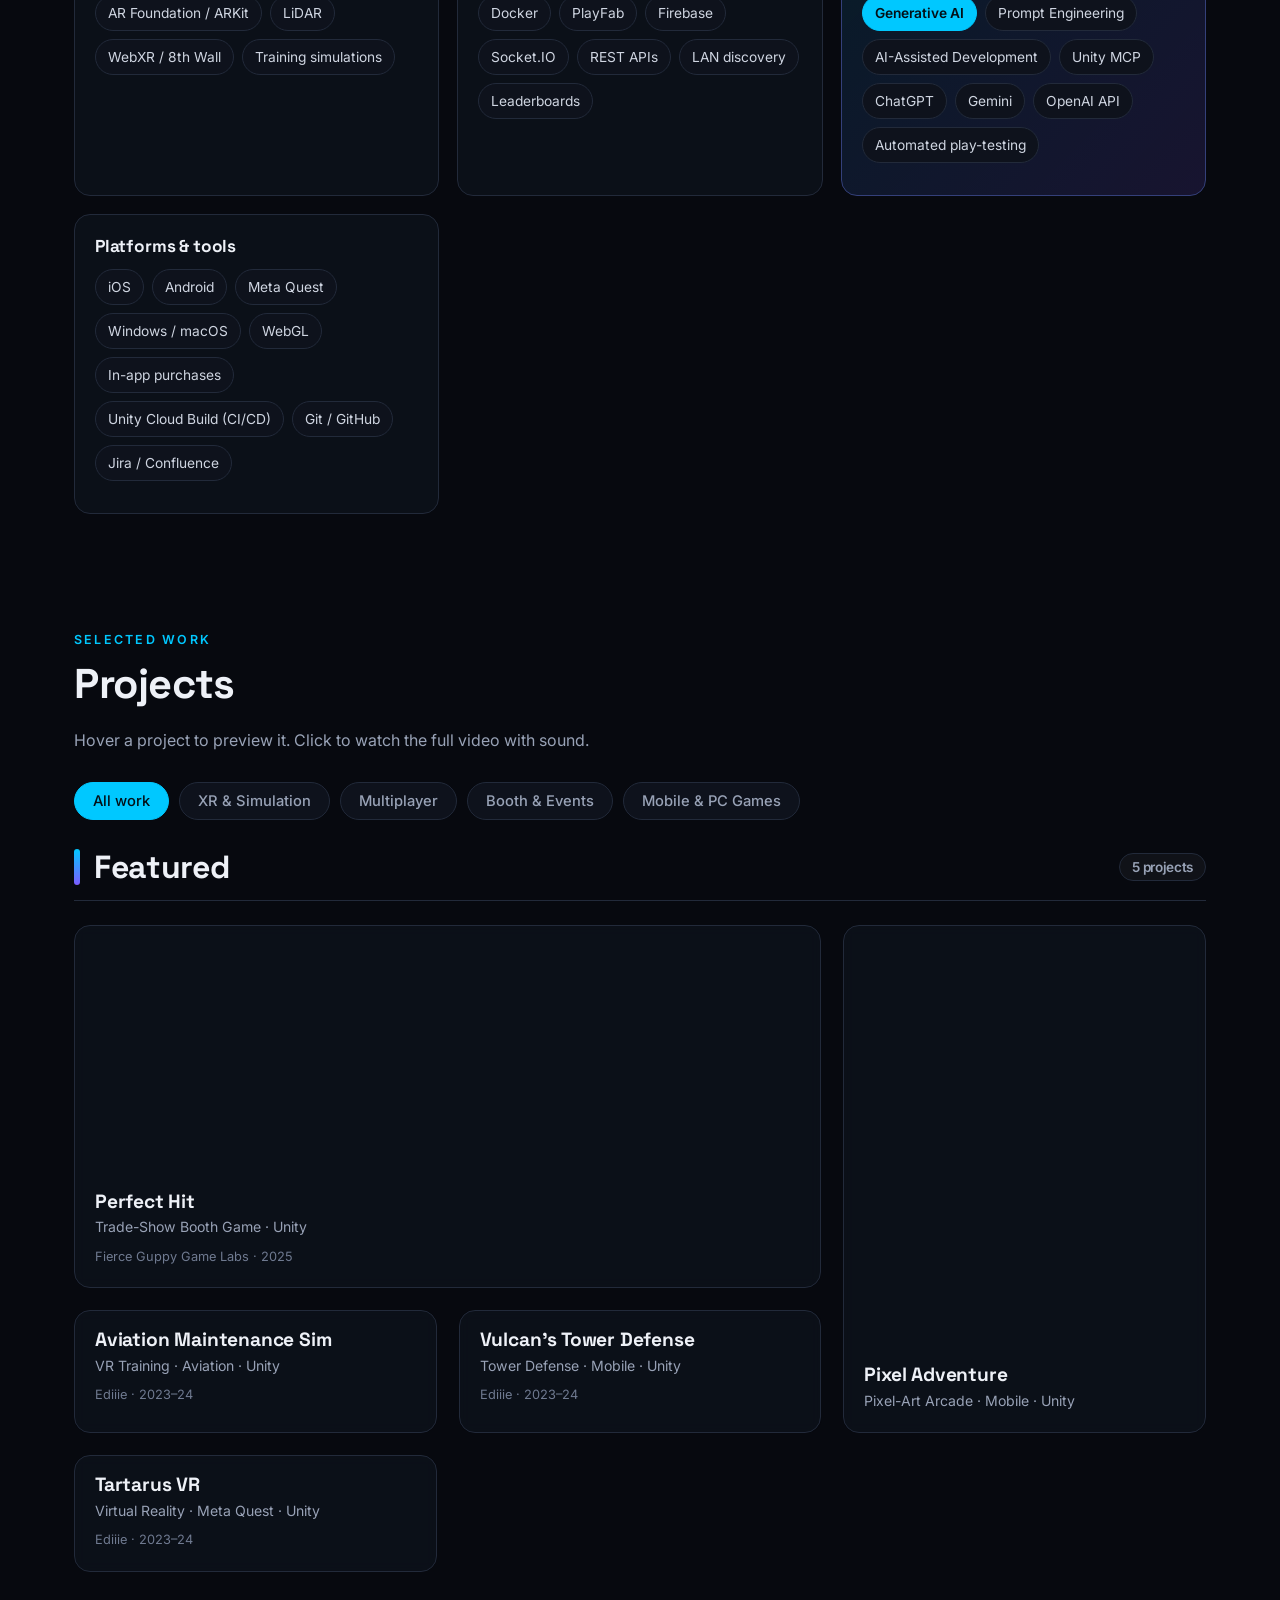
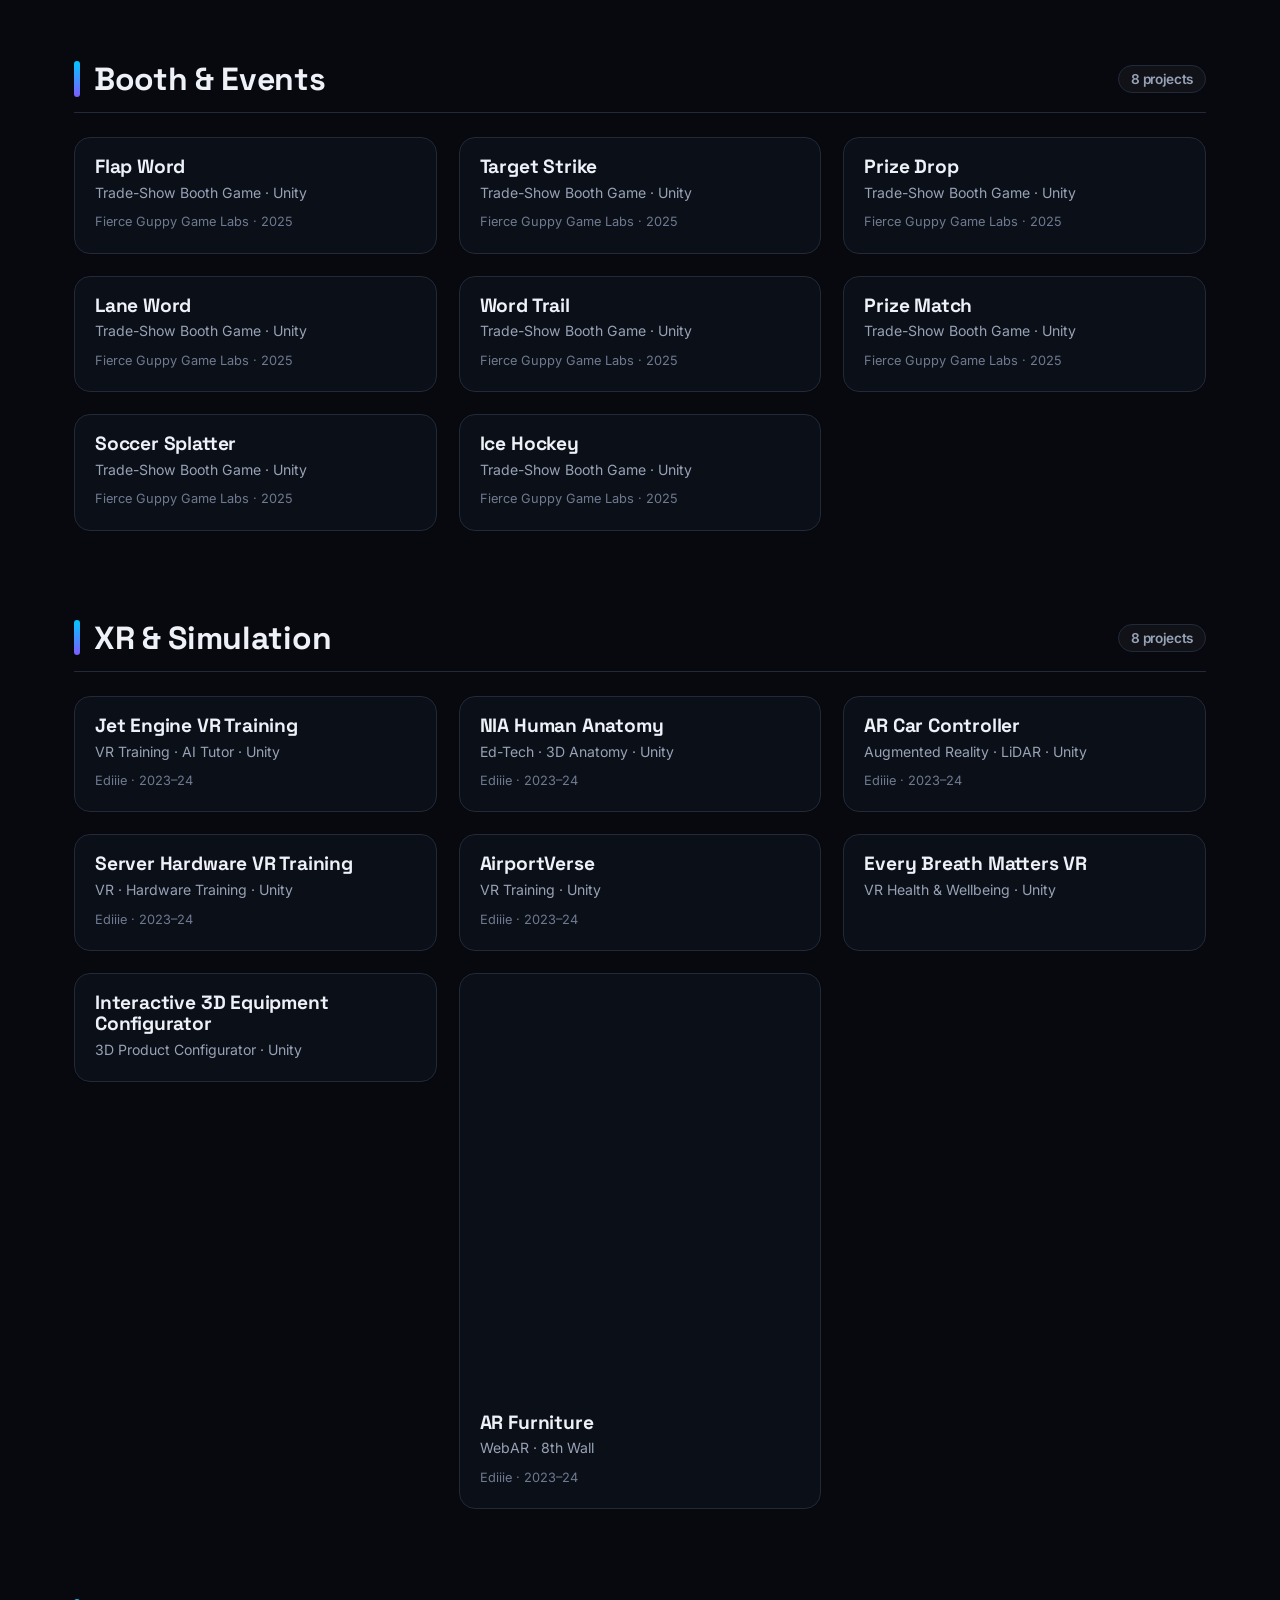
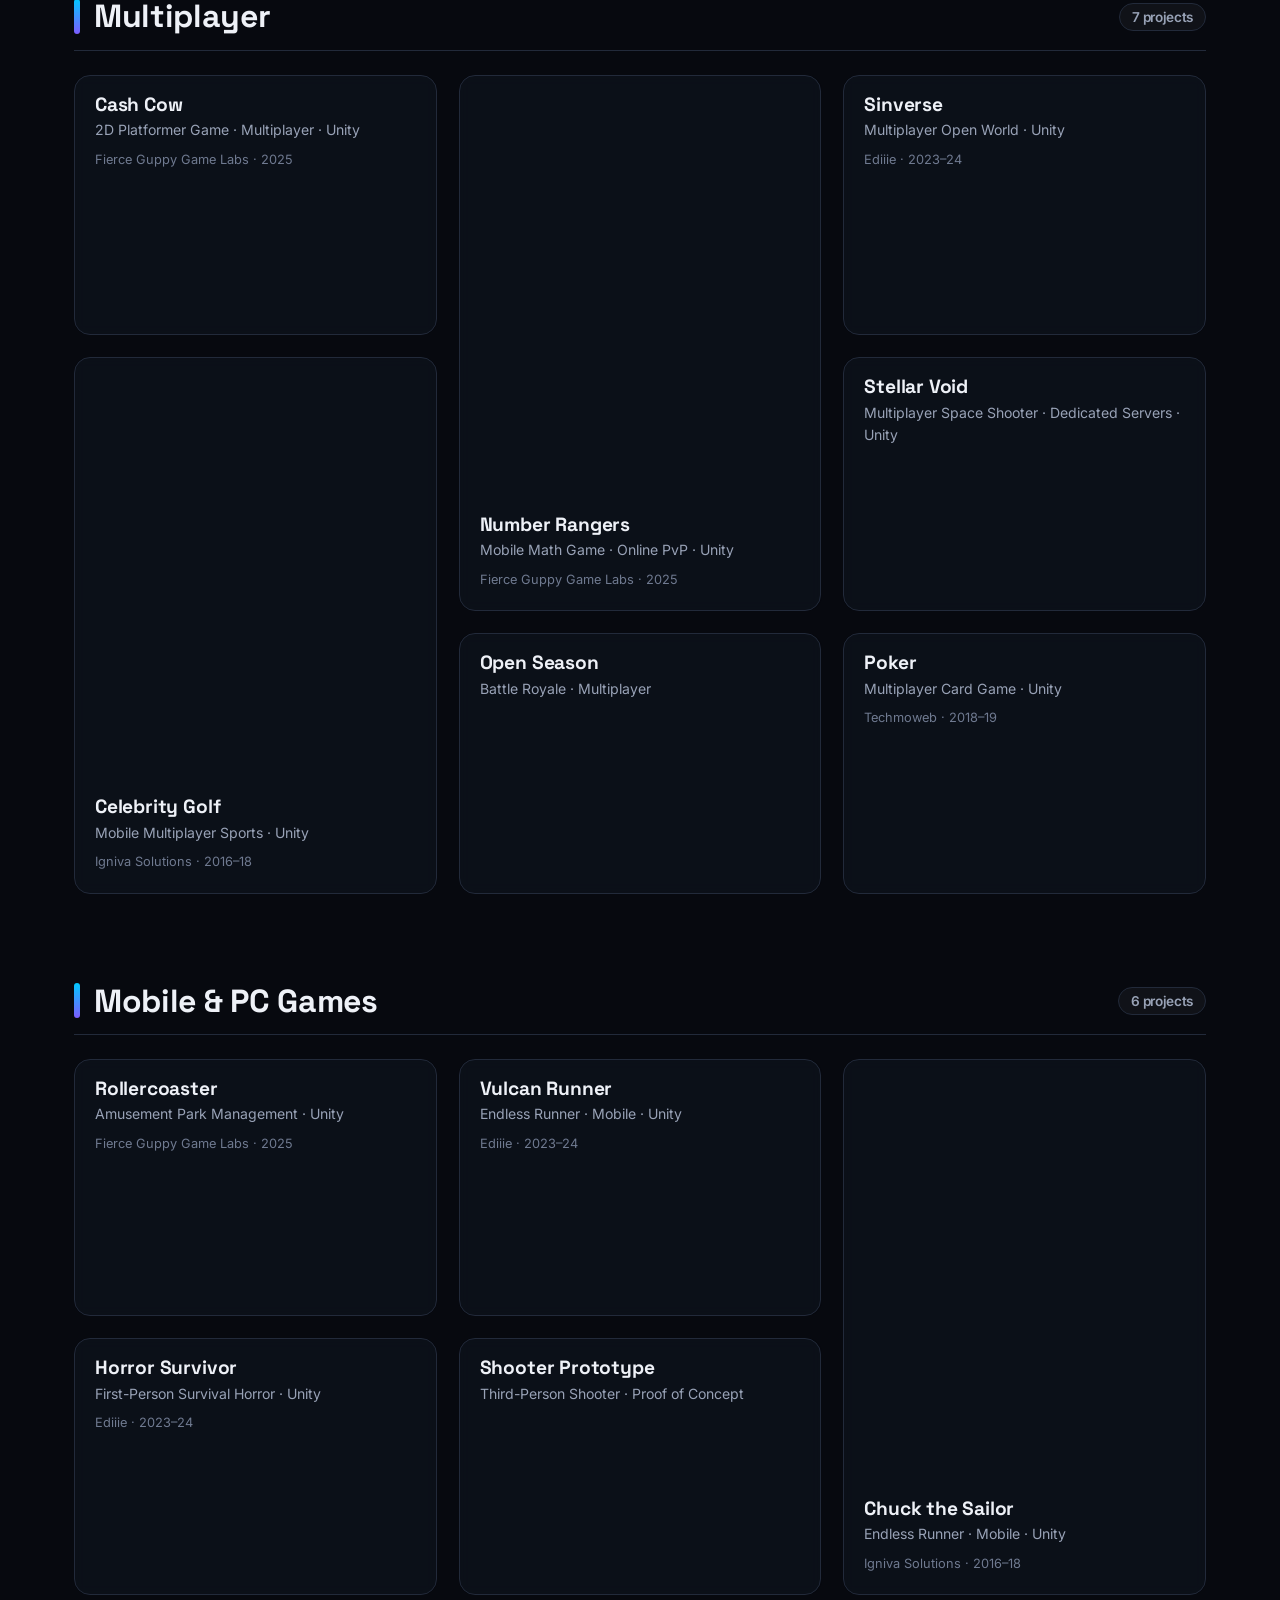
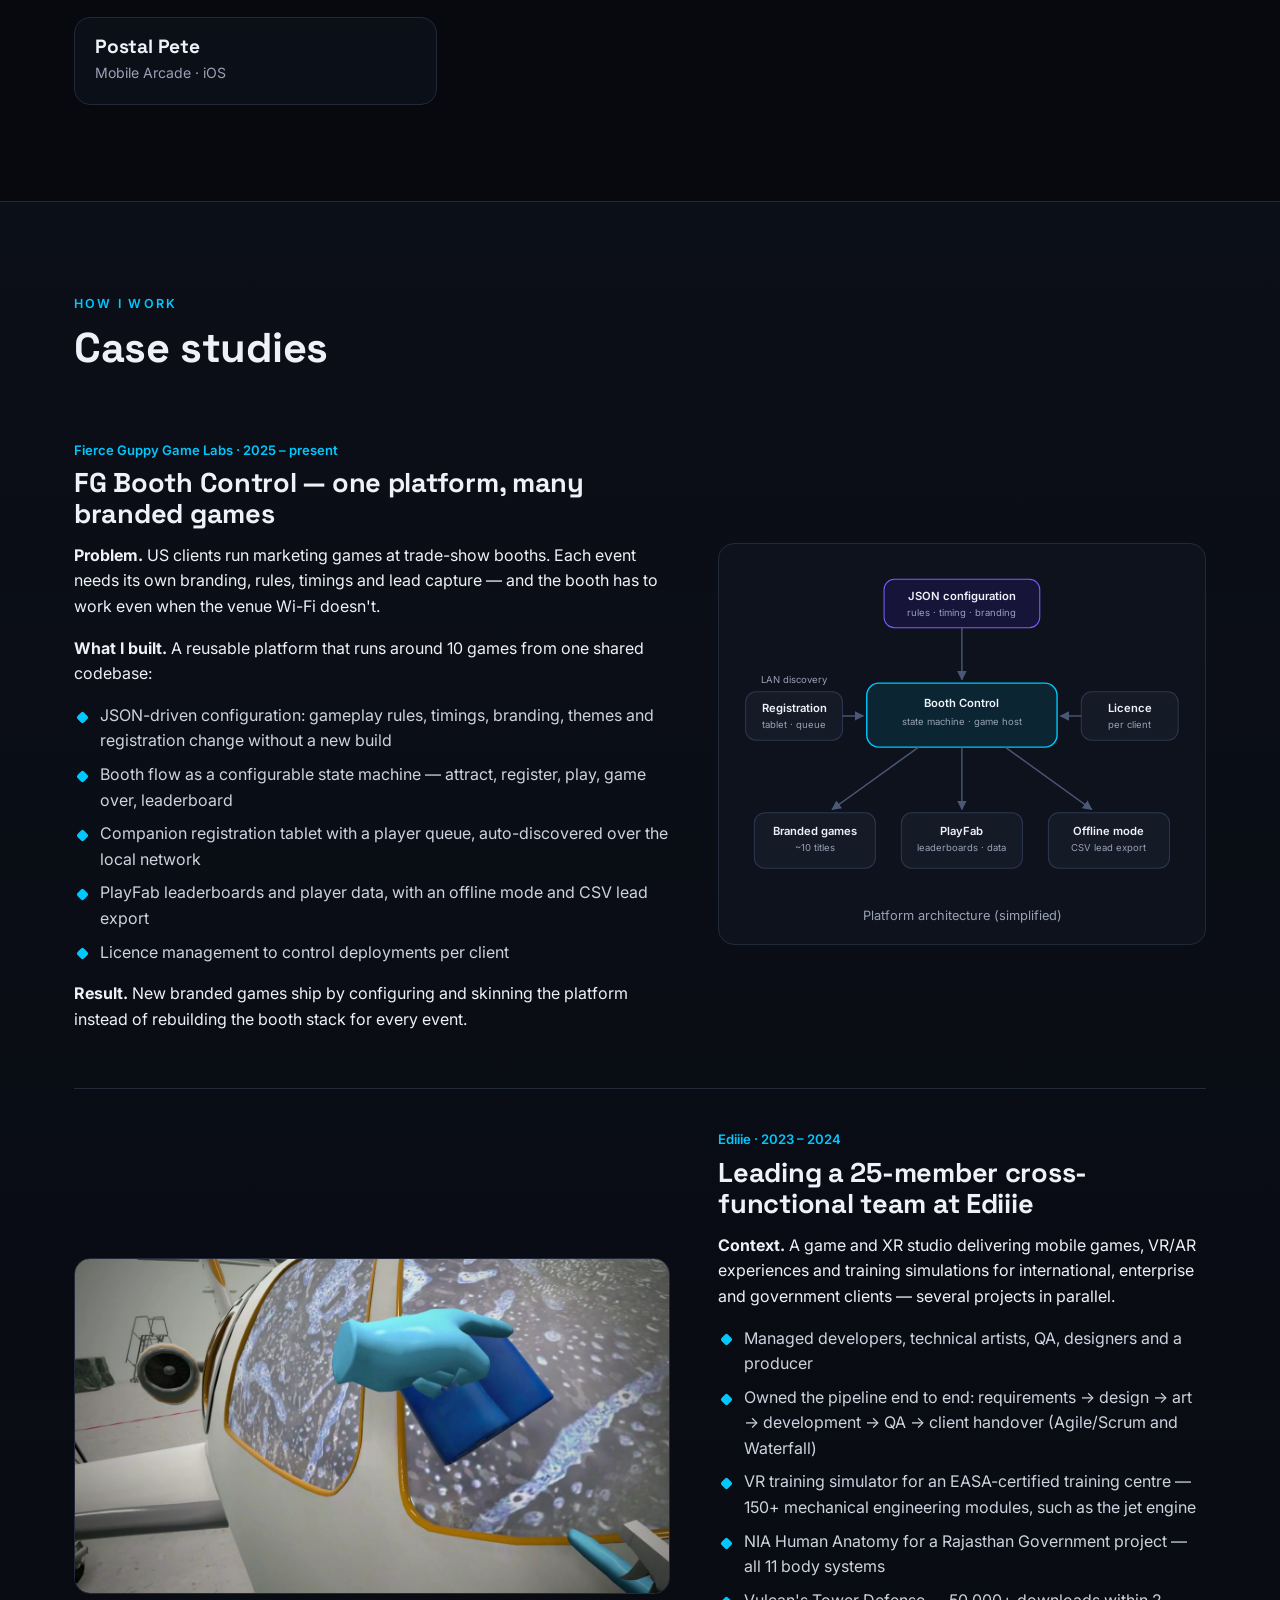
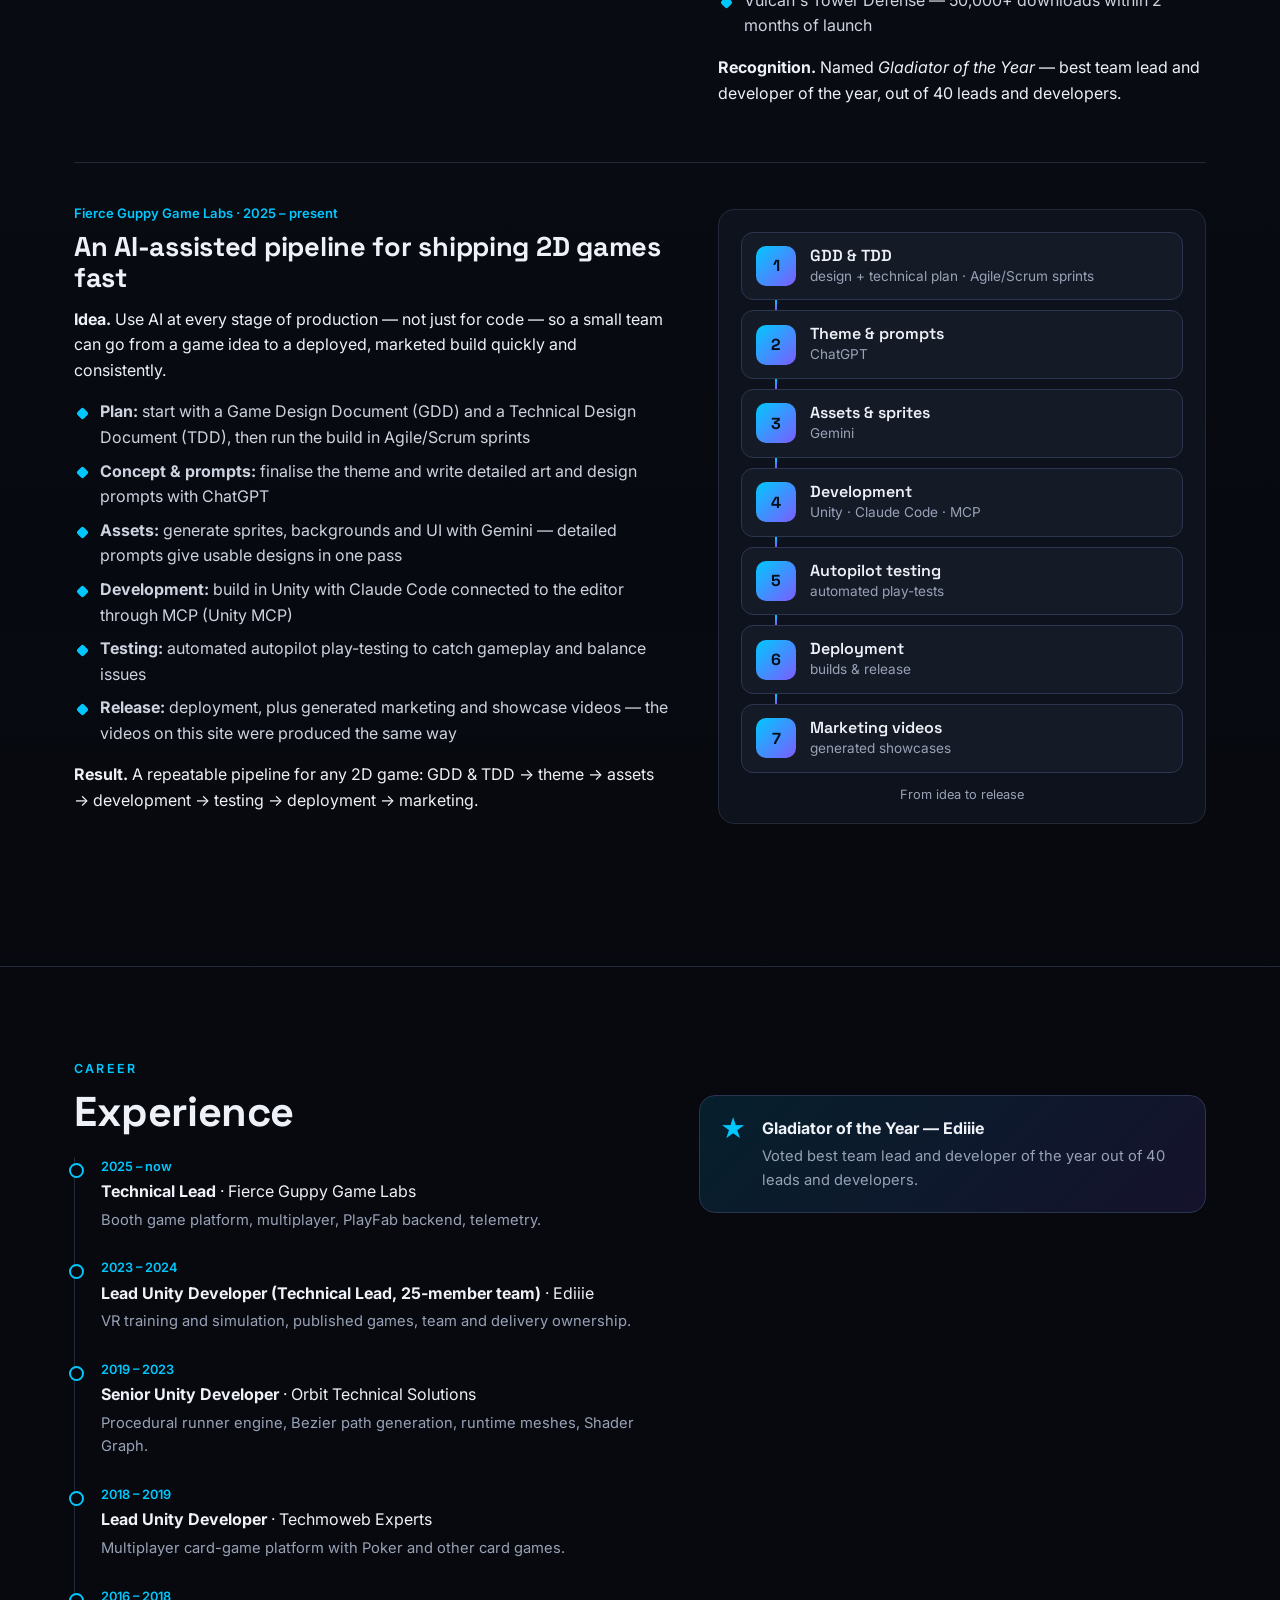
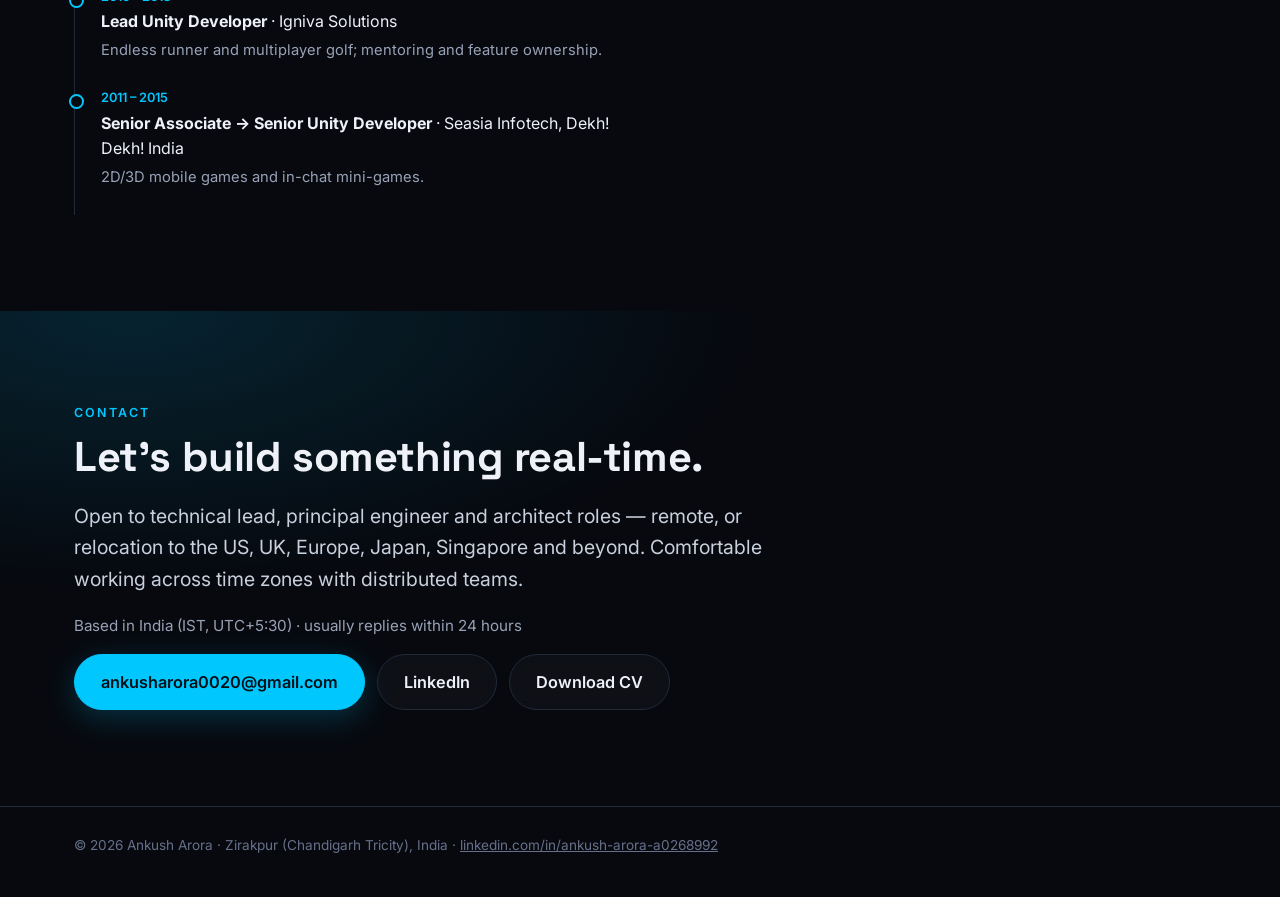
==== commit 86d96db2: "Phones: no fade-in delay, content always visible" ====
--- a/docs/index.html
+++ b/docs/index.html
@@ -22,7 +22,7 @@
 <link rel="preconnect" href="https://fonts.googleapis.com">
 <link rel="preconnect" href="https://fonts.gstatic.com" crossorigin>
 <link href="https://fonts.googleapis.com/css2?family=Inter:wght@400;500;600&family=Space+Grotesk:wght@500;600;700&display=swap" rel="stylesheet">
-<link rel="stylesheet" href="styles.css?v=1792729170">
+<link rel="stylesheet" href="styles.css?v=1792729339">
 </head>
 <body>
 <div class="aurora" aria-hidden="true"><span></span><span></span><span></span></div>
@@ -247,8 +247,8 @@
   </div>
 </dialog>
 
-<script src="projects.js?v=1792729170"></script>
-<script src="bg.js?v=1792729170"></script>
-<script src="app.js?v=1792729170"></script>
+<script src="projects.js?v=1792729339"></script>
+<script src="bg.js?v=1792729339"></script>
+<script src="app.js?v=1792729339"></script>
 </body>
 </html>
--- a/docs/styles.css
+++ b/docs/styles.css
@@ -296,3 +296,5 @@
 .skill-card.ai { background: linear-gradient(135deg, rgba(0,200,255,.10), rgba(124,92,255,.14)); border-color: #34407a; }
 .lite .skill-card { background: rgba(14,18,28,.92); }
 @media (max-width: 620px) { .skill-grid { grid-template-columns: 1fr; } .skills-top { padding-top: 56px; } }
+/* Phones/touch: no fade-in, content is always fully visible while scrolling */
+.lite .reveal { opacity: 1; transform: none; transition: none; }
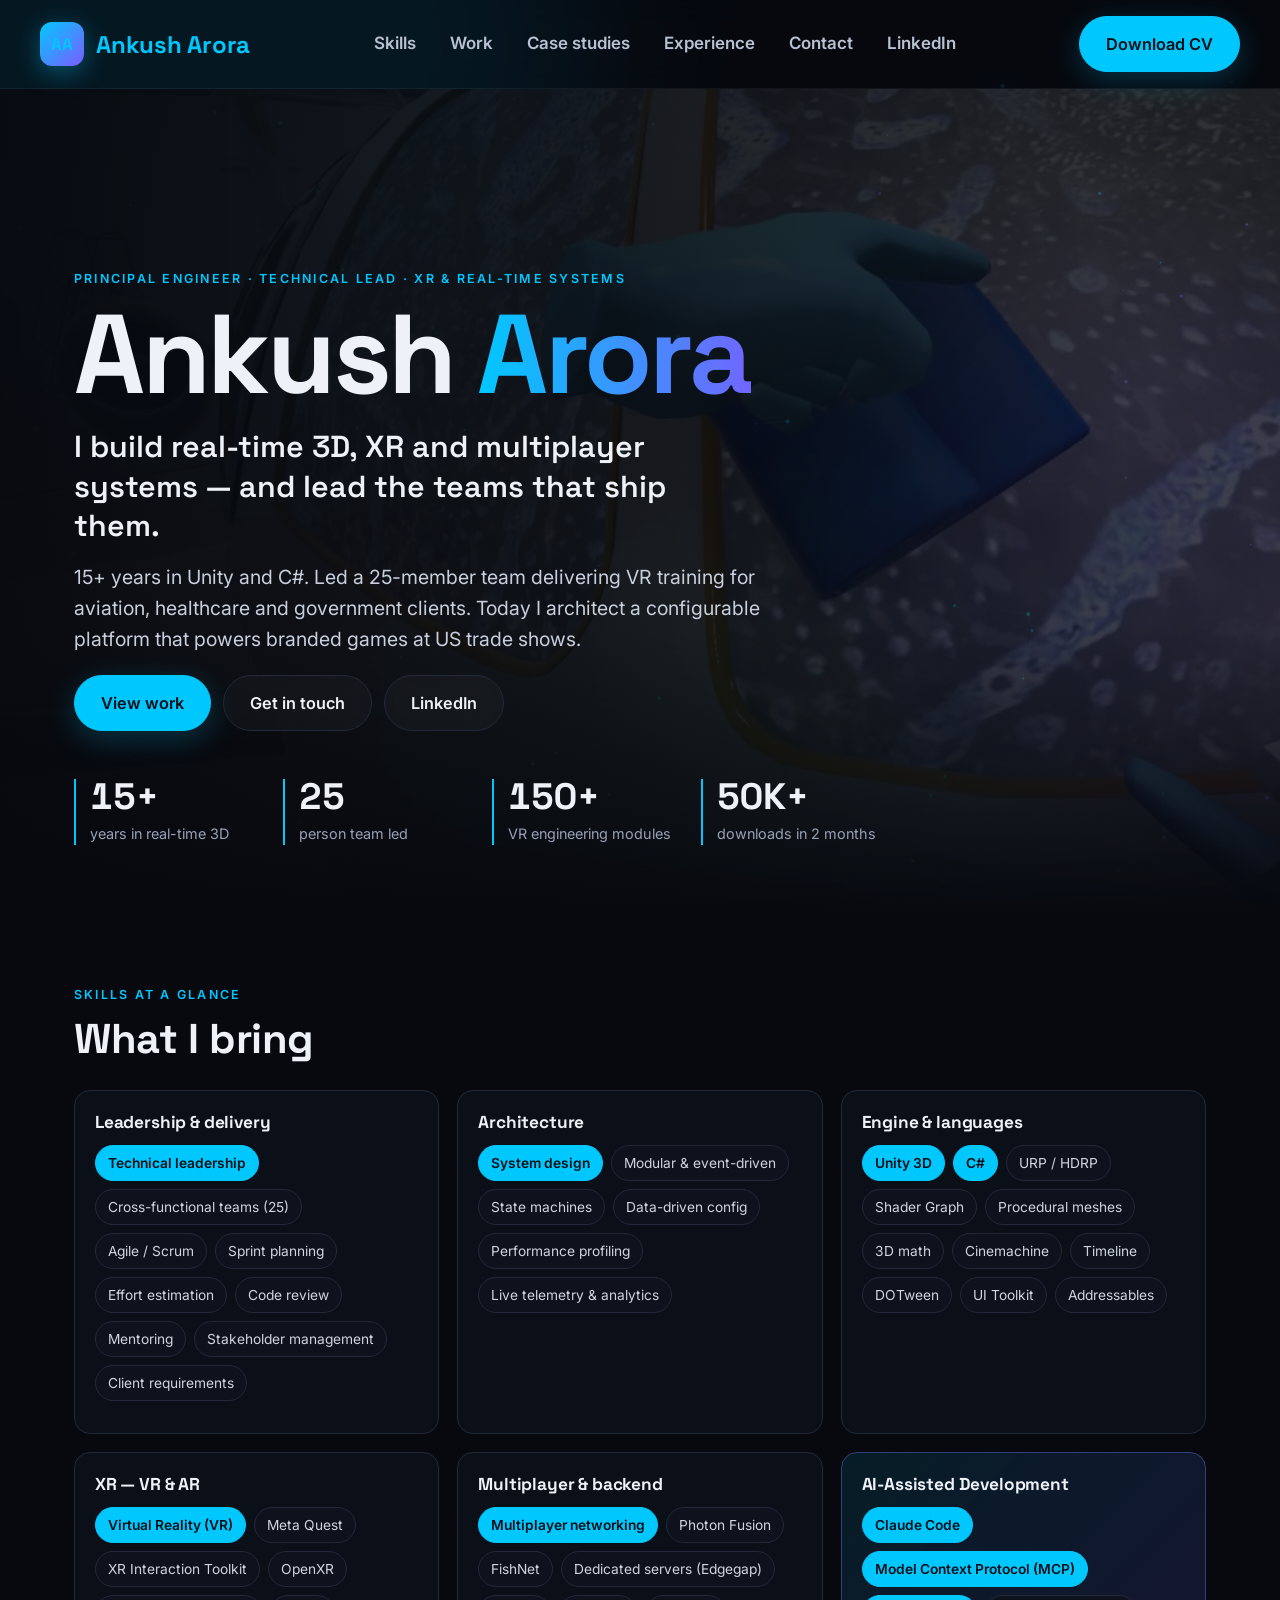
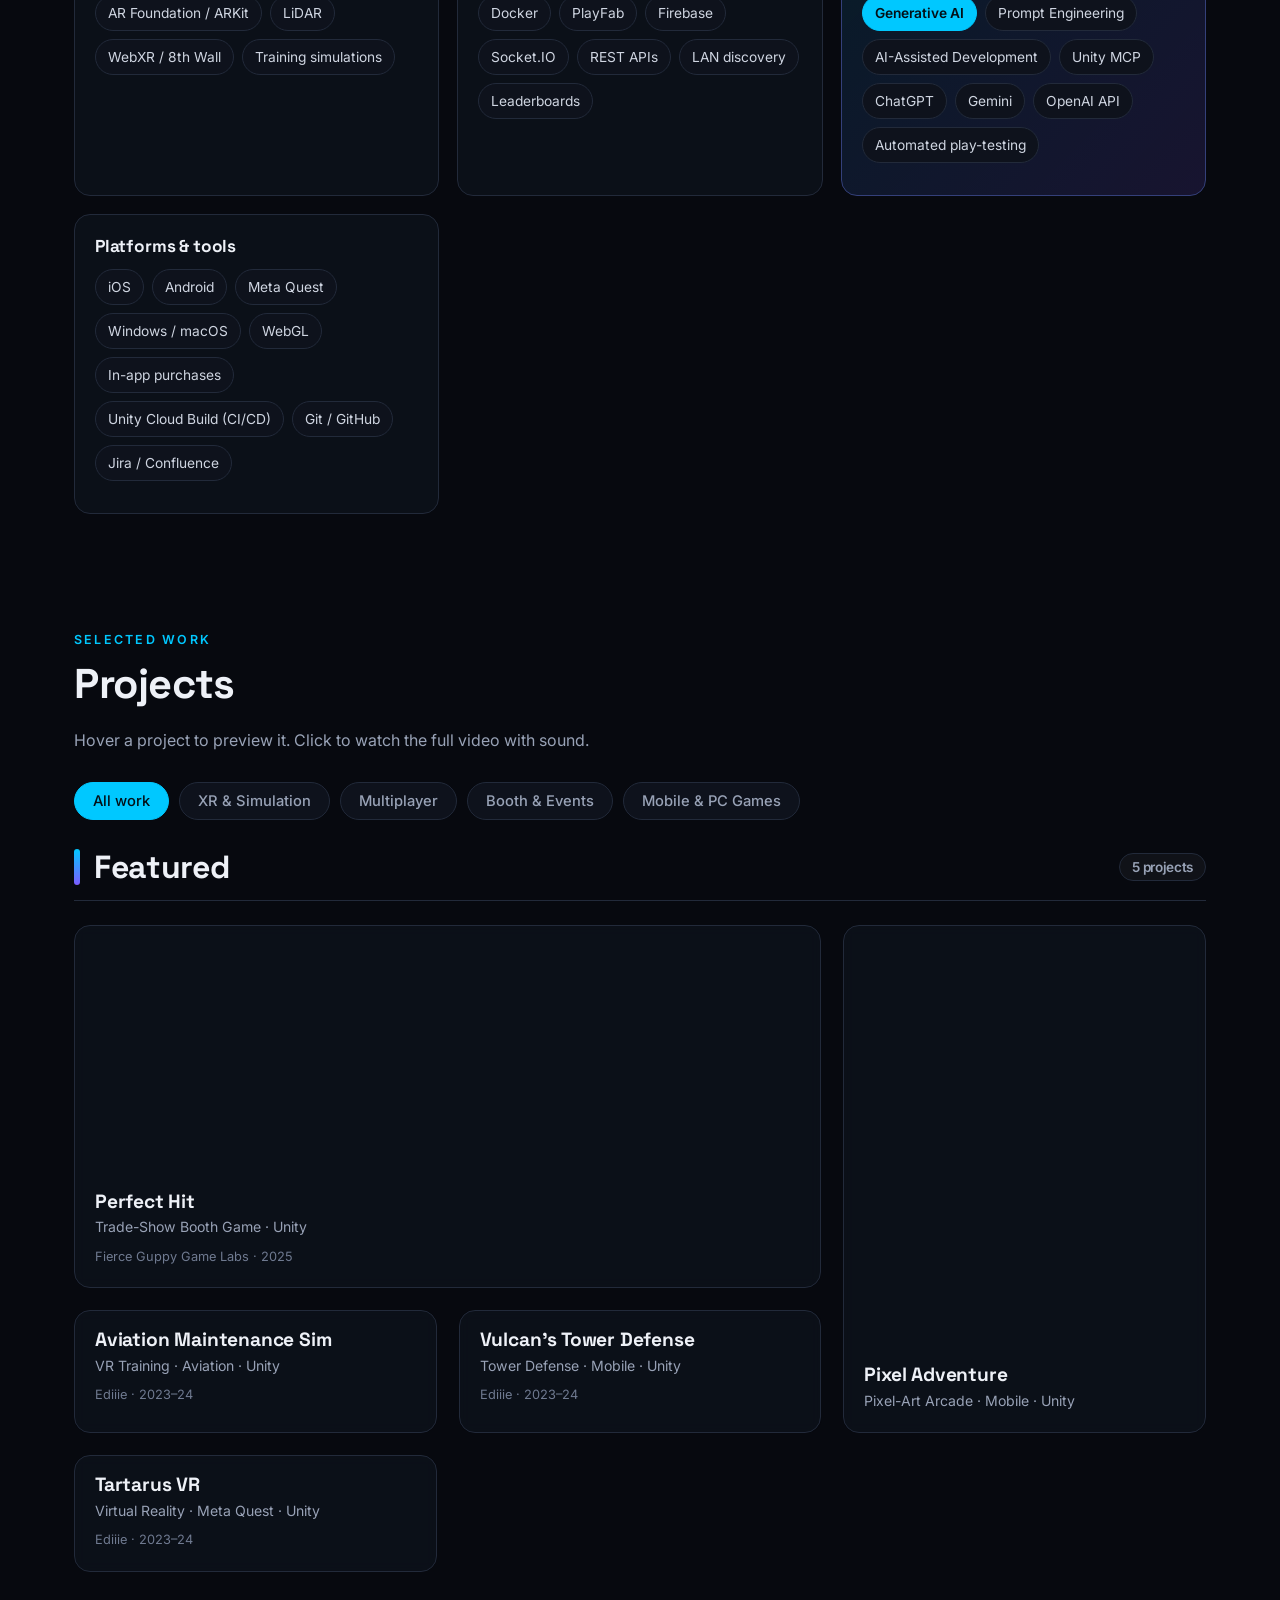
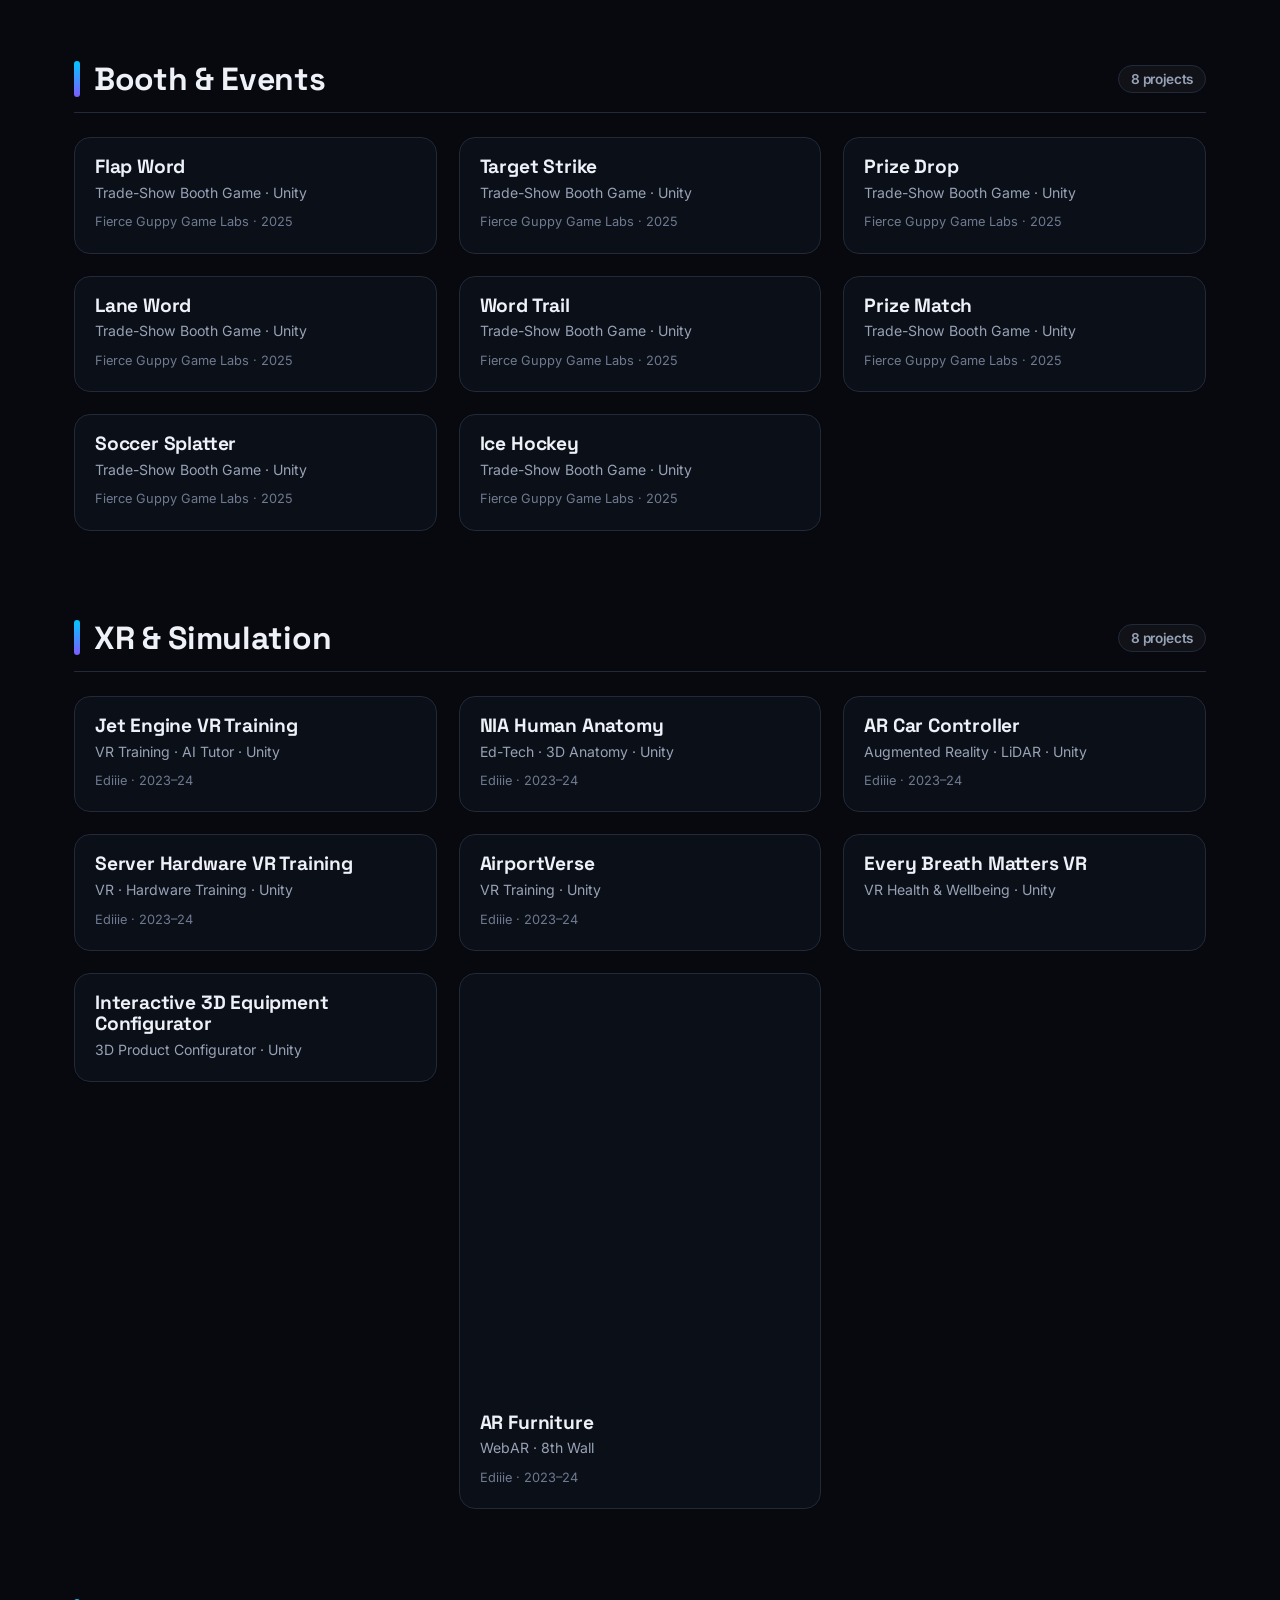
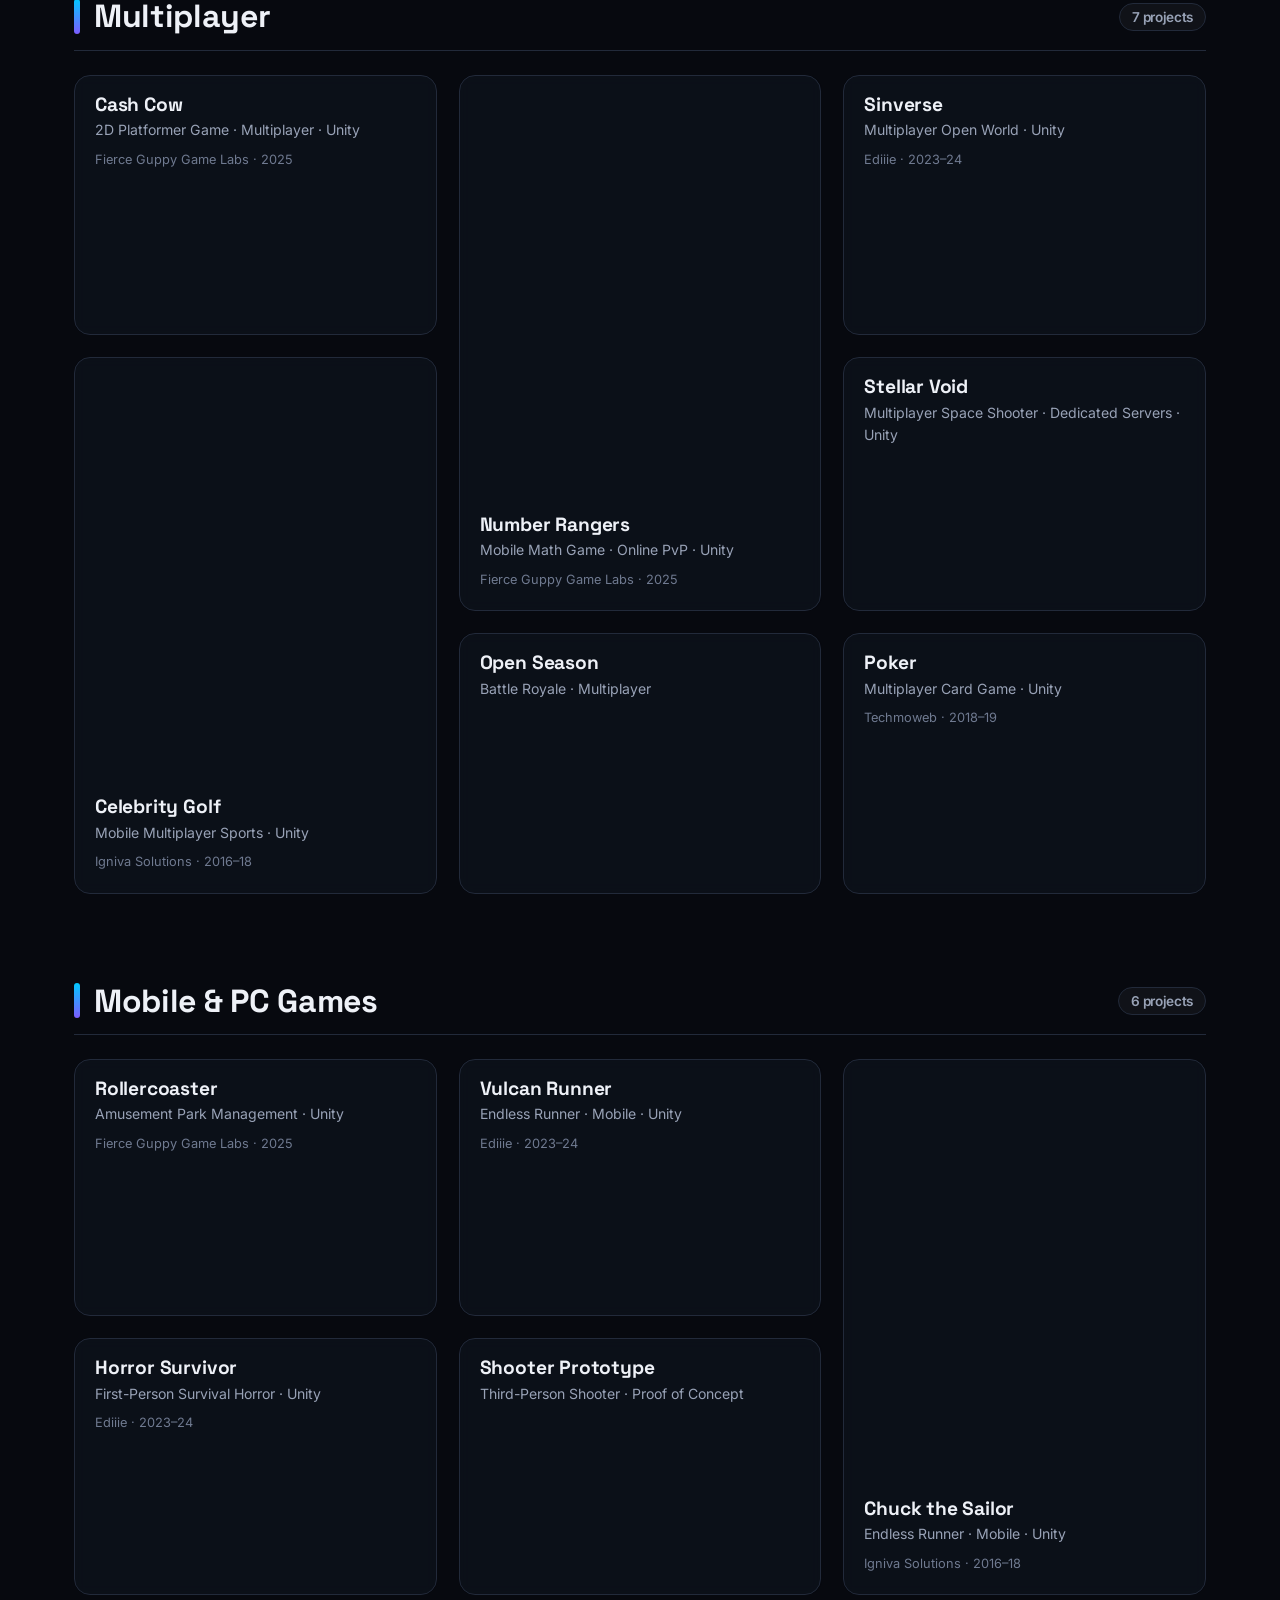
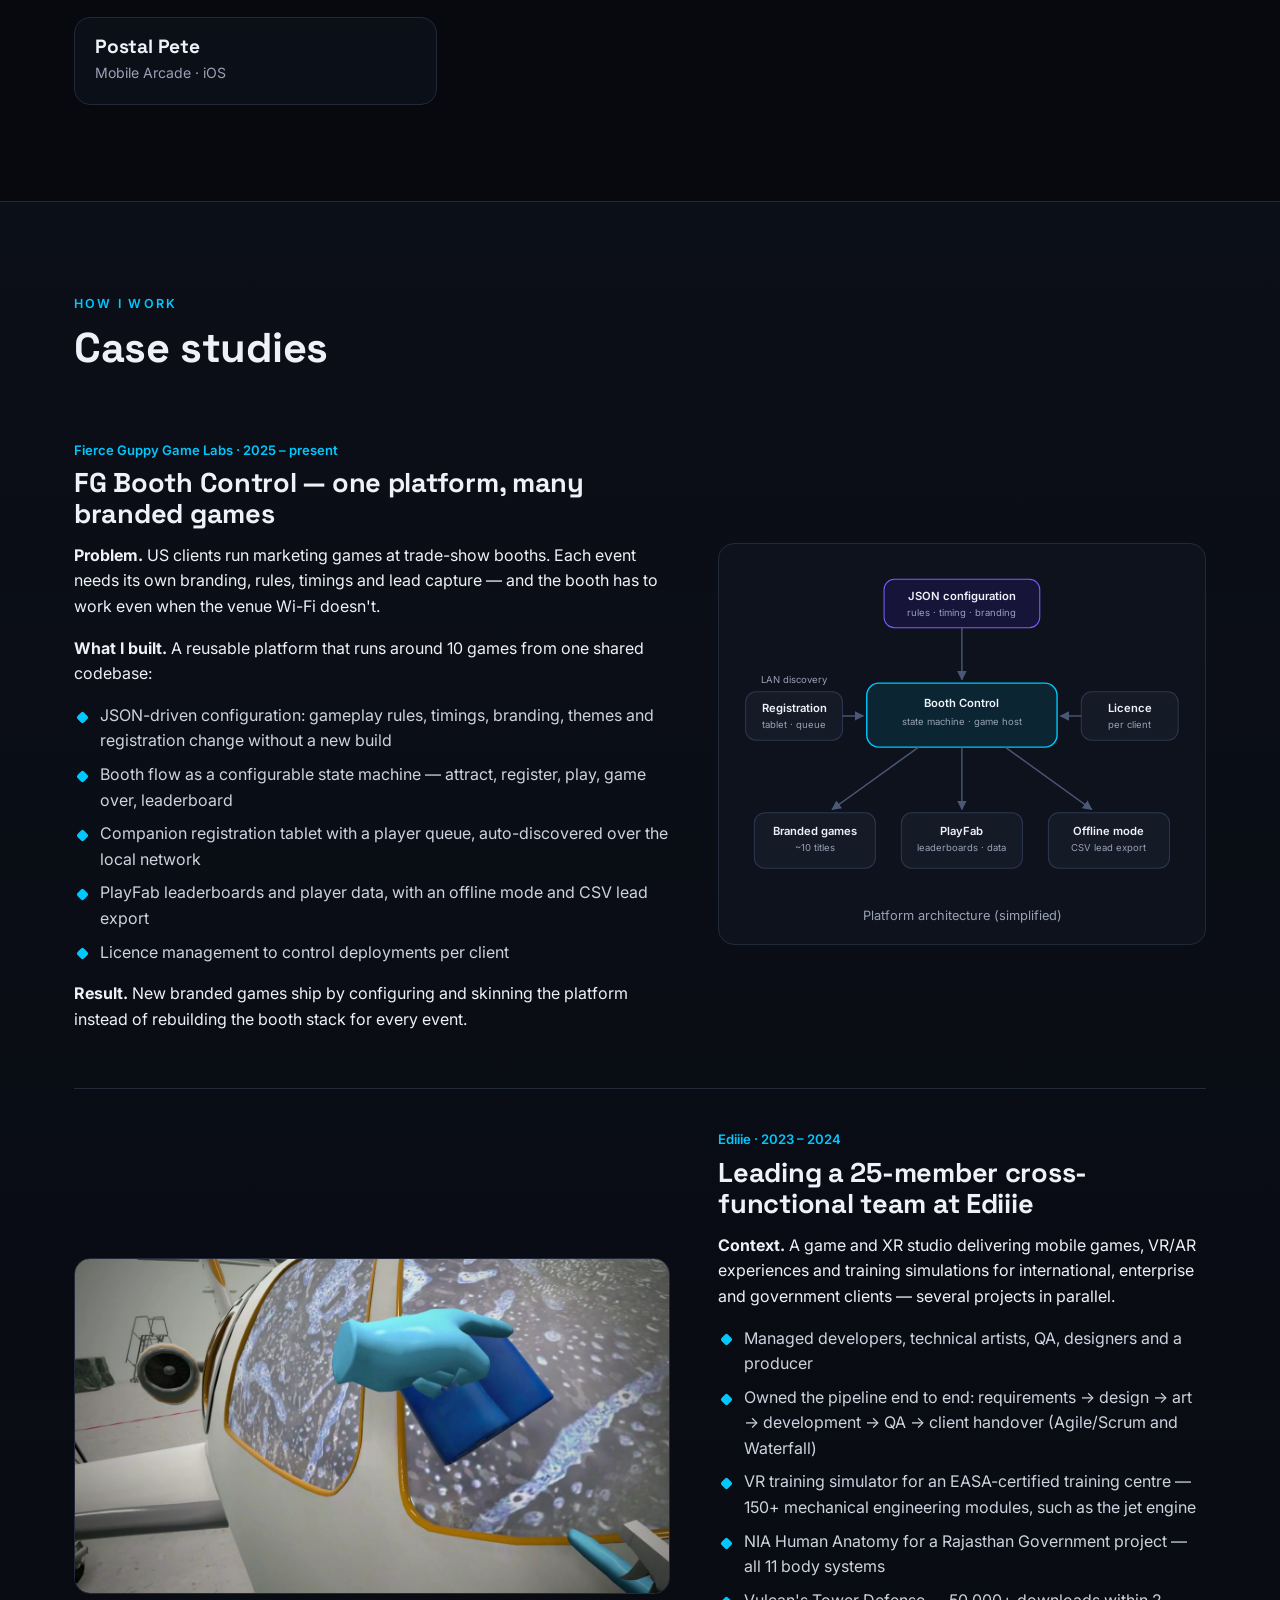
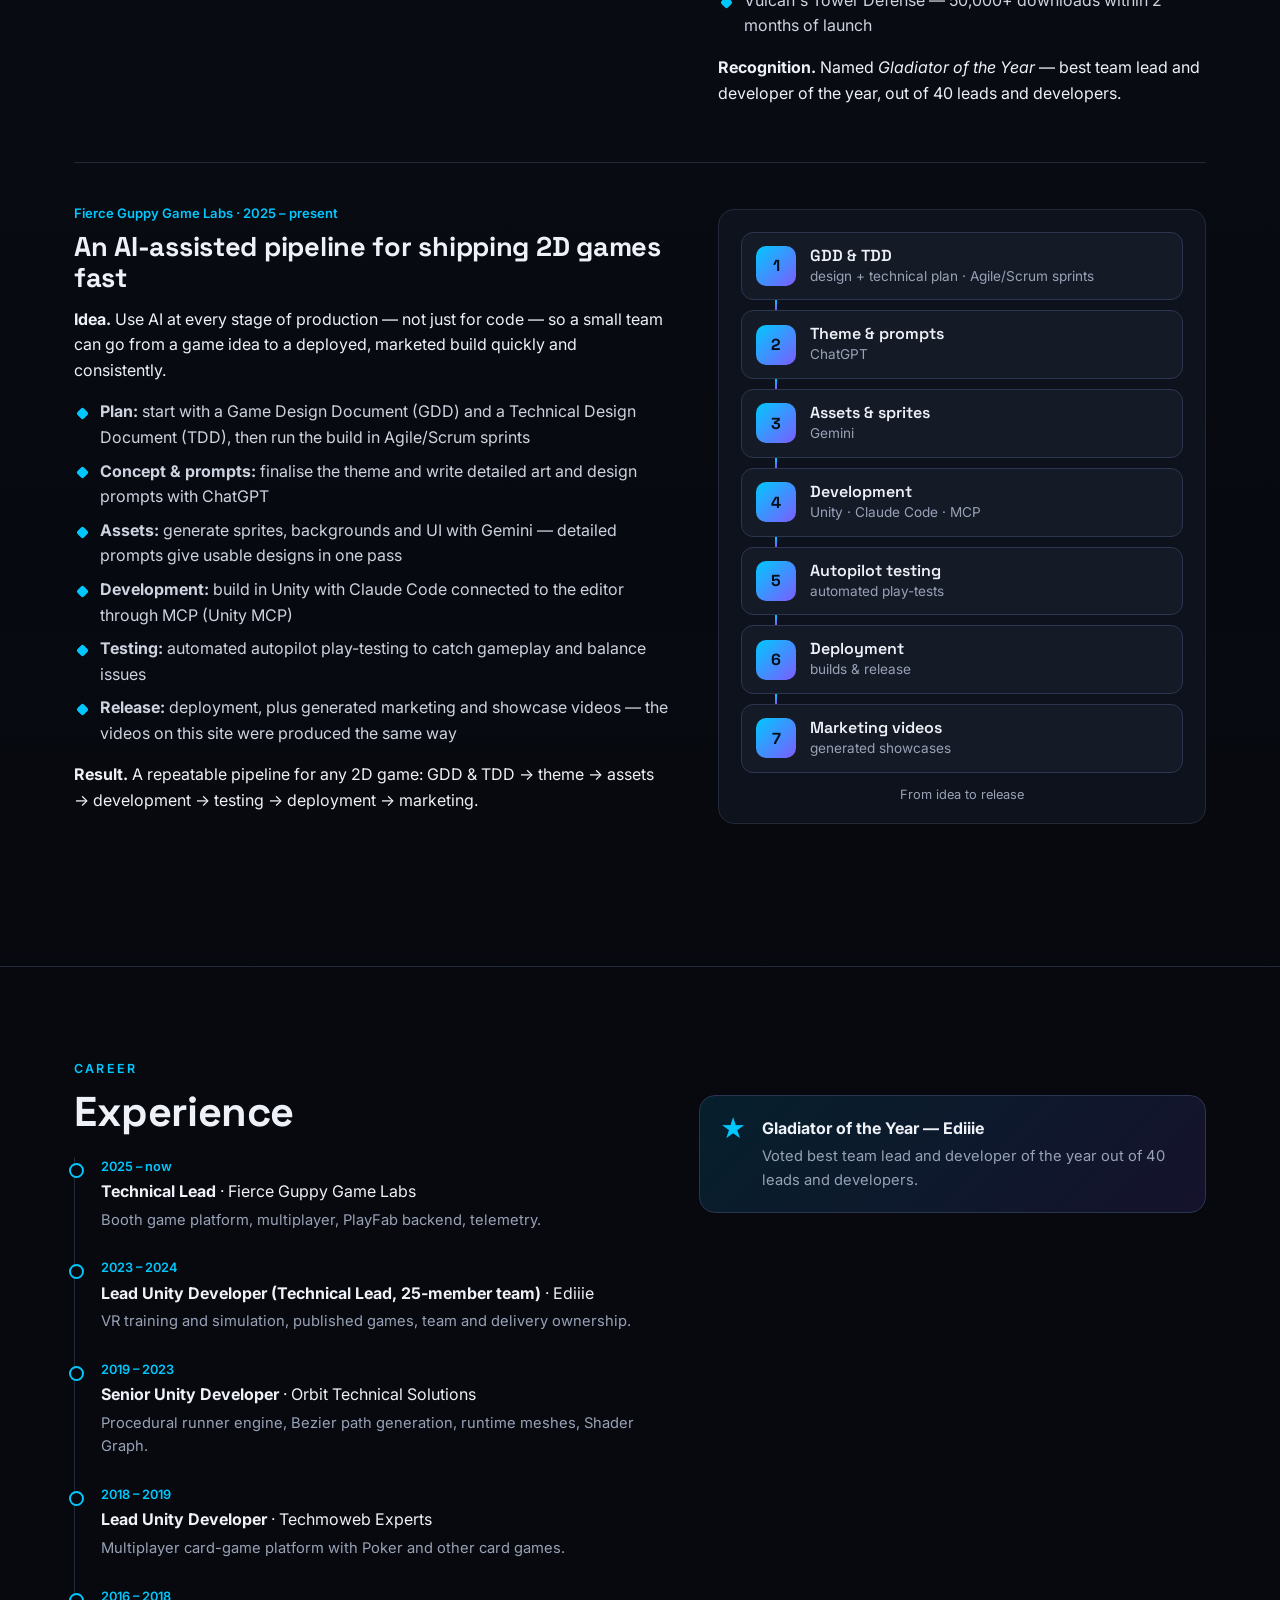
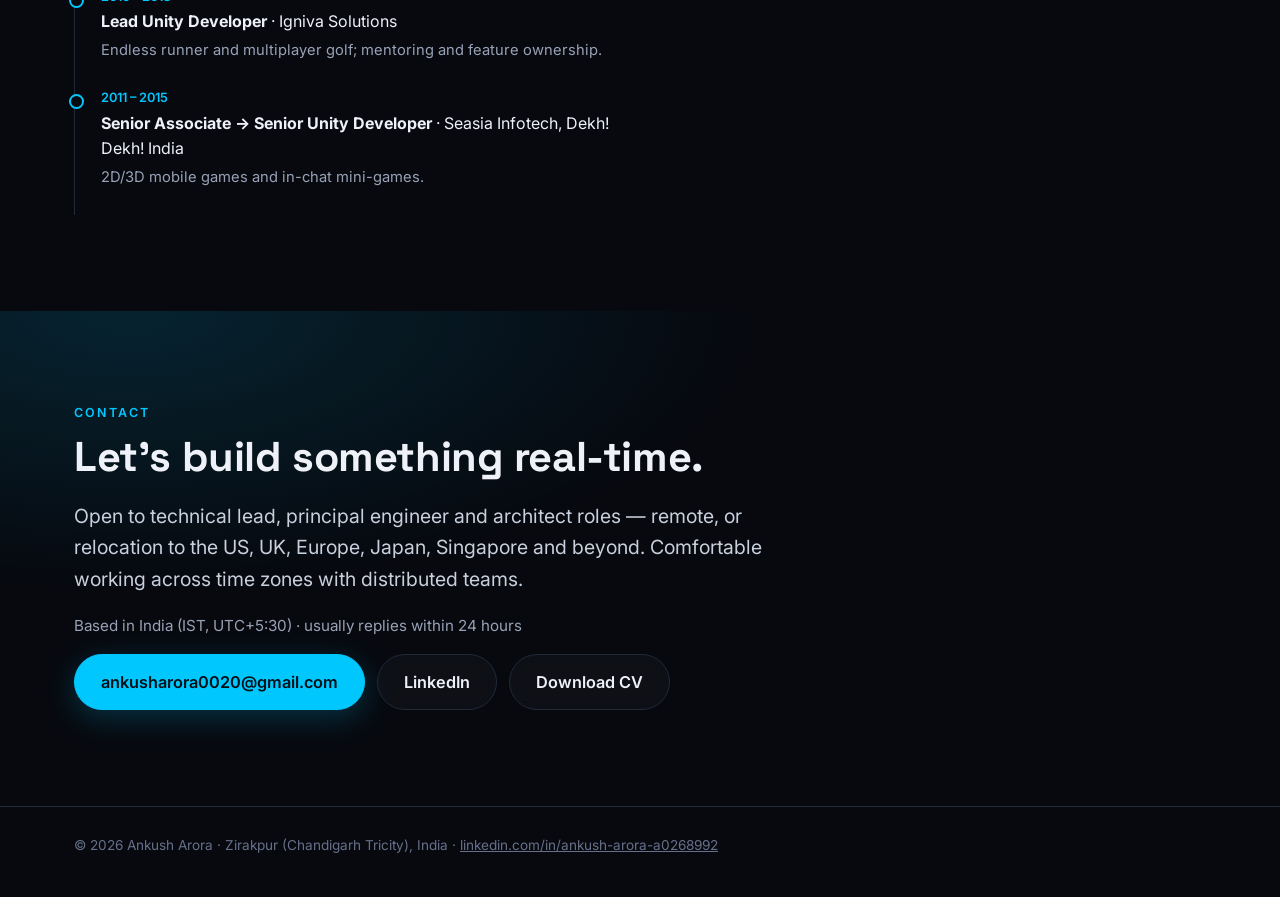
==== commit 5151f0d2: "Small phones: compact header" ====
--- a/docs/index.html
+++ b/docs/index.html
@@ -22,7 +22,7 @@
 <link rel="preconnect" href="https://fonts.googleapis.com">
 <link rel="preconnect" href="https://fonts.gstatic.com" crossorigin>
 <link href="https://fonts.googleapis.com/css2?family=Inter:wght@400;500;600&family=Space+Grotesk:wght@500;600;700&display=swap" rel="stylesheet">
-<link rel="stylesheet" href="styles.css?v=1792729339">
+<link rel="stylesheet" href="styles.css?v=1792729623">
 </head>
 <body>
 <div class="aurora" aria-hidden="true"><span></span><span></span><span></span></div>
@@ -247,8 +247,8 @@
   </div>
 </dialog>
 
-<script src="projects.js?v=1792729339"></script>
-<script src="bg.js?v=1792729339"></script>
-<script src="app.js?v=1792729339"></script>
+<script src="projects.js?v=1792729623"></script>
+<script src="bg.js?v=1792729623"></script>
+<script src="app.js?v=1792729623"></script>
 </body>
 </html>
--- a/docs/styles.css
+++ b/docs/styles.css
@@ -298,3 +298,10 @@
 @media (max-width: 620px) { .skill-grid { grid-template-columns: 1fr; } .skills-top { padding-top: 56px; } }
 /* Phones/touch: no fade-in, content is always fully visible while scrolling */
 .lite .reveal { opacity: 1; transform: none; transition: none; }
+/* Very small phones (iPhone SE etc.): keep the header on two rows */
+@media (max-width: 380px) {
+  .nav { padding: 10px 12px; }
+  .brand { gap: 8px; }
+  .brand-name { font-size: .95rem; }
+  .btn-nav { padding: 8px 12px; font-size: .85rem; }
+}
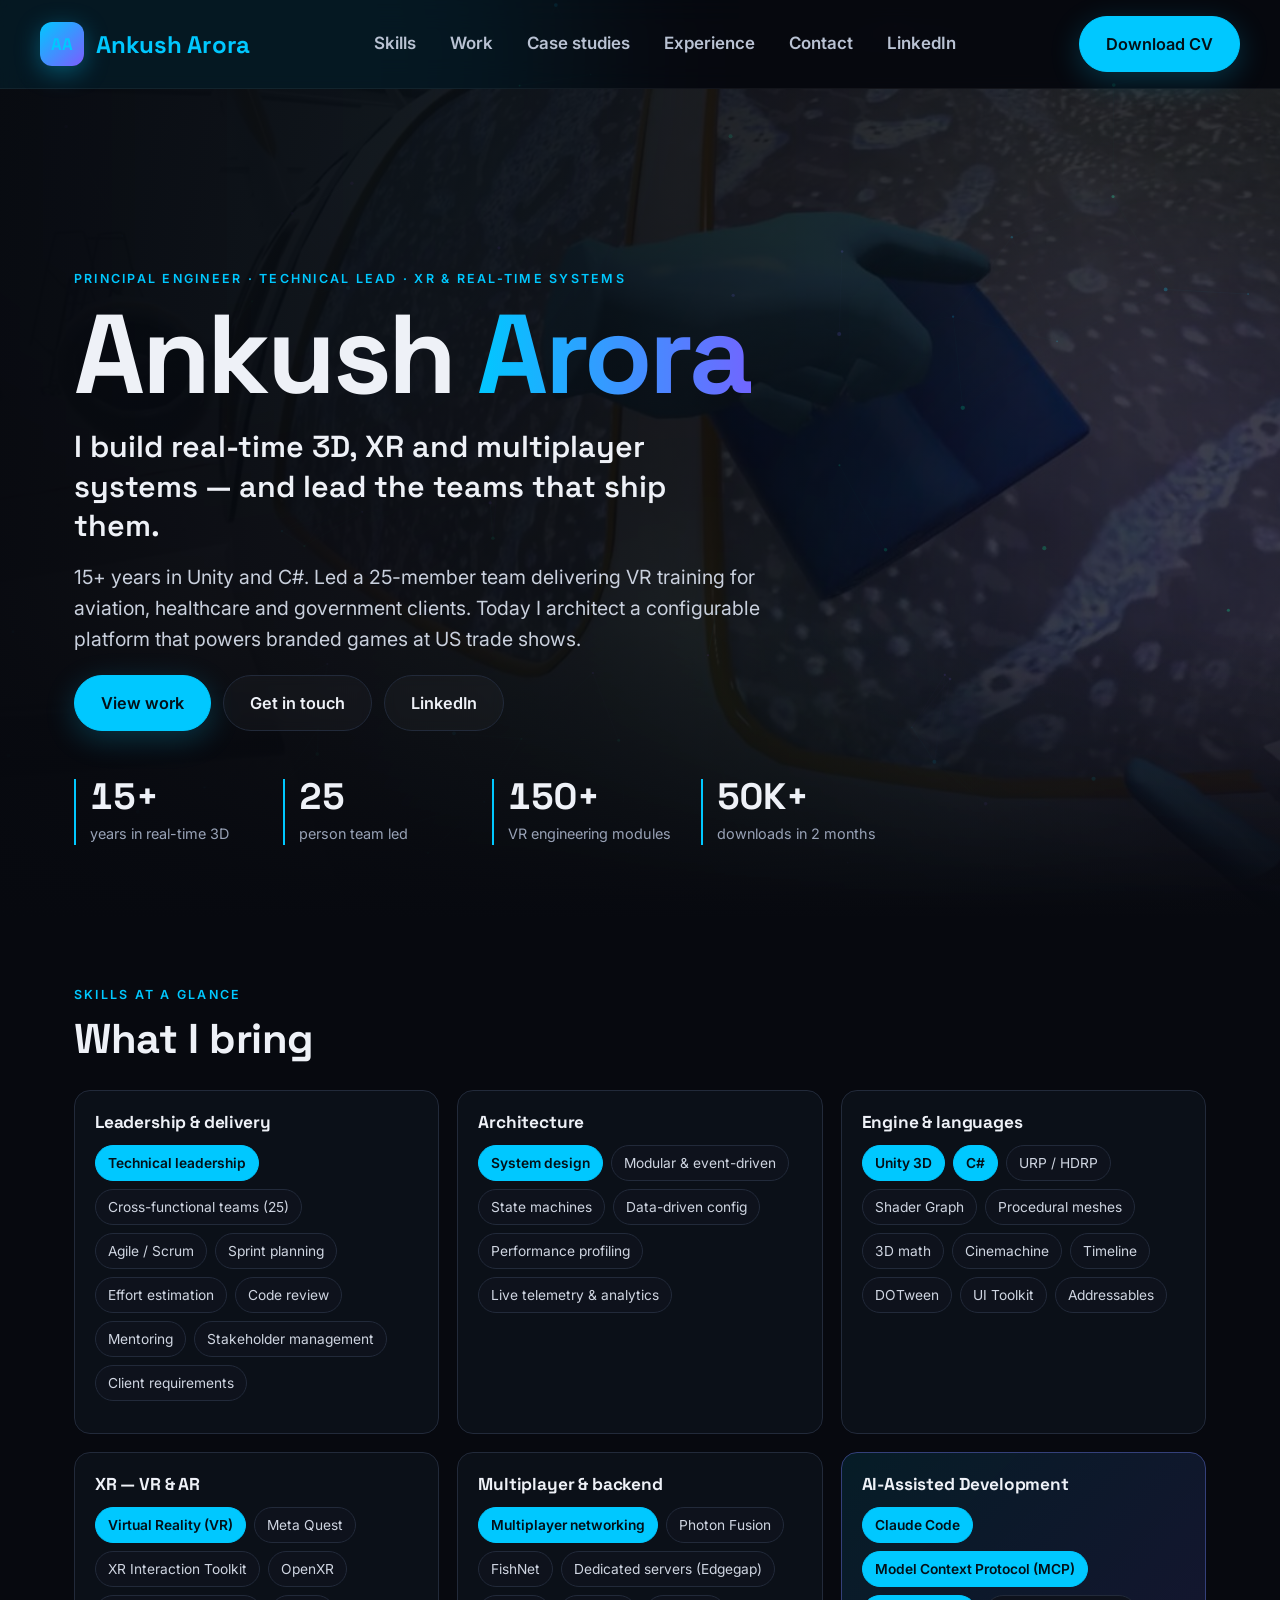
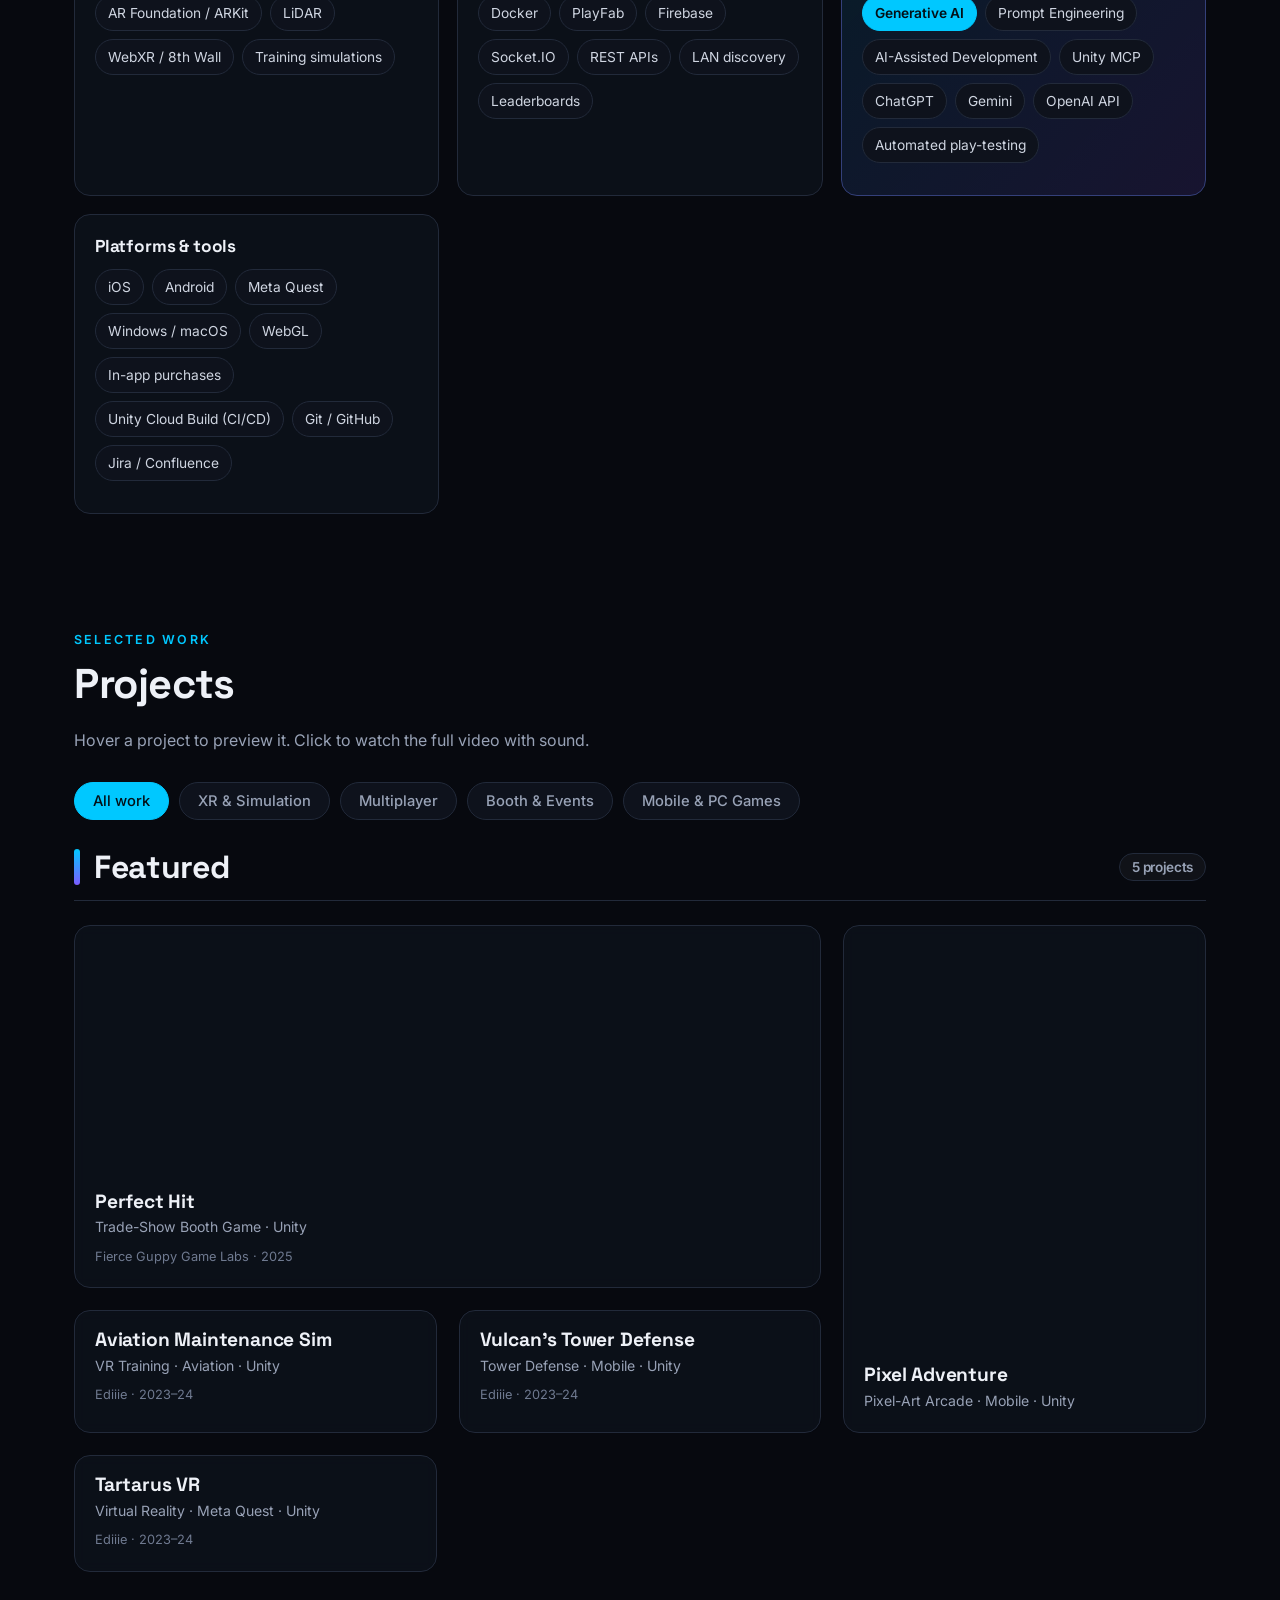
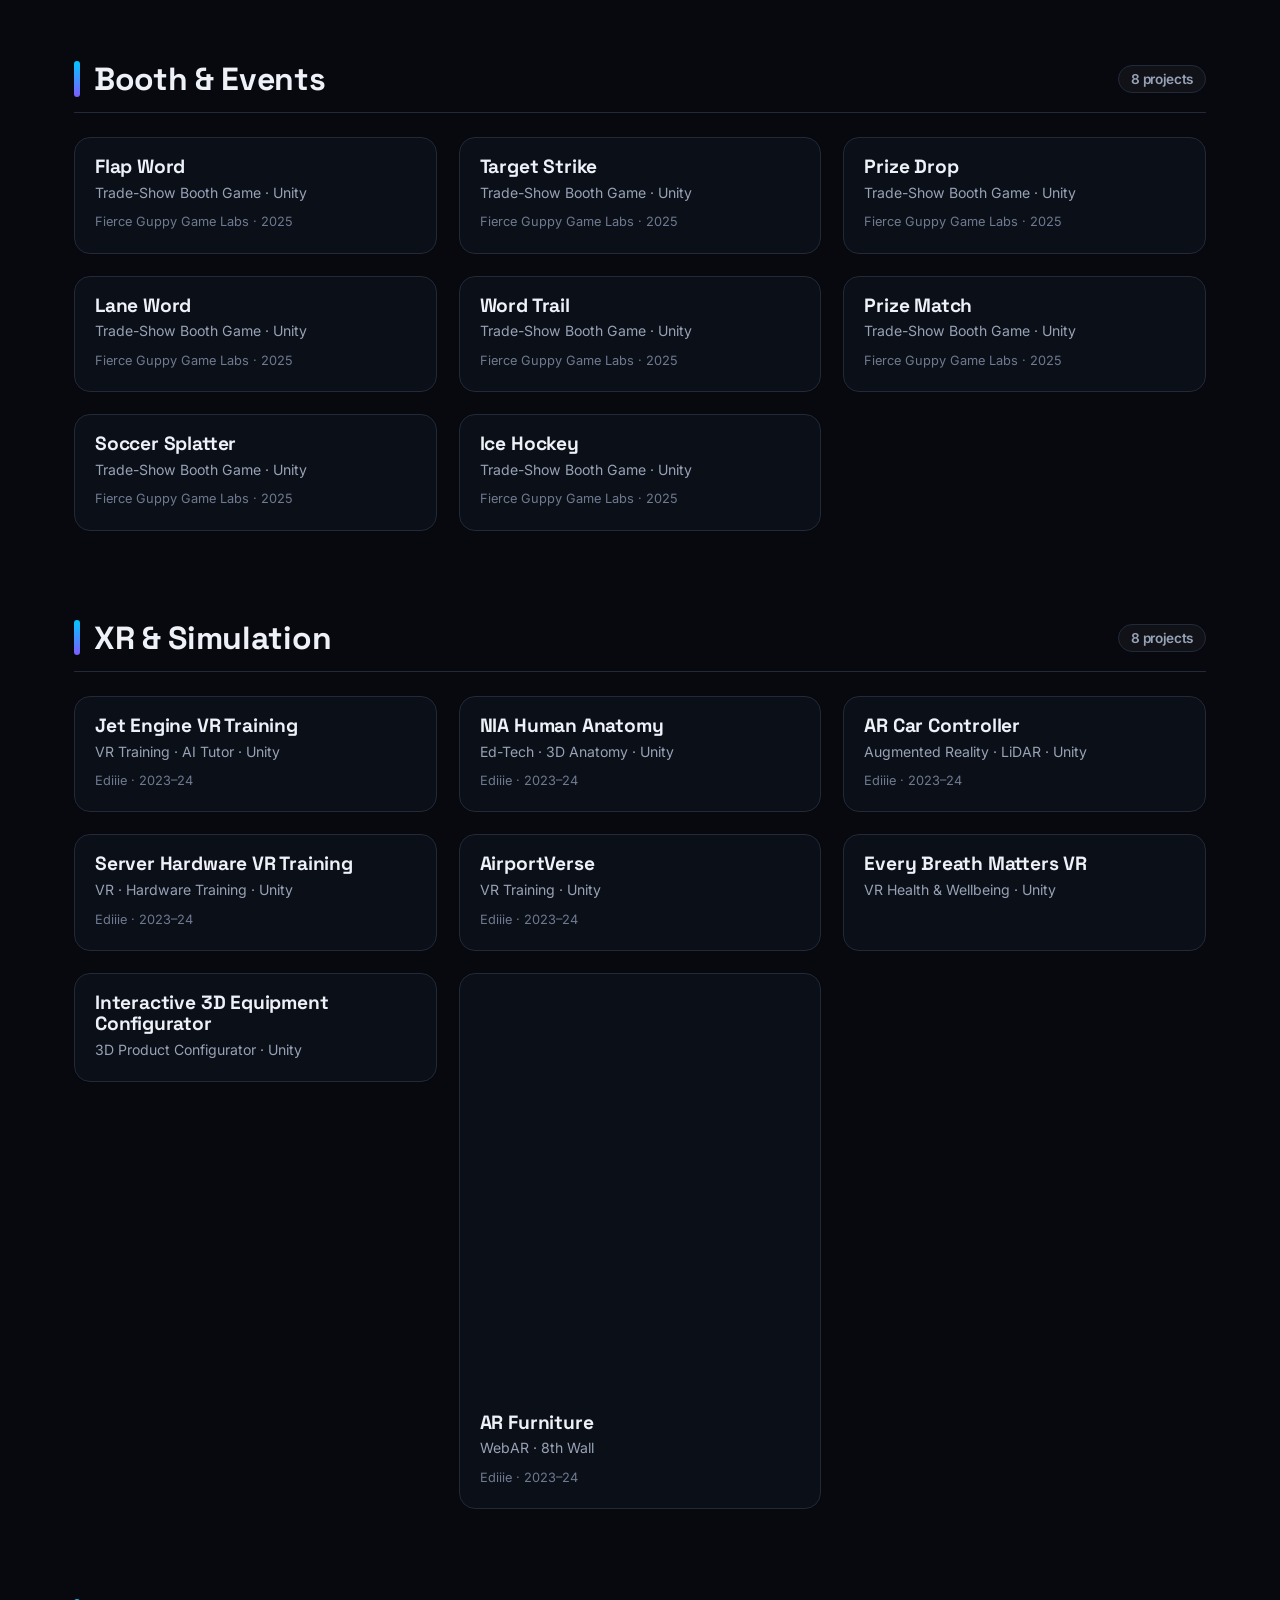
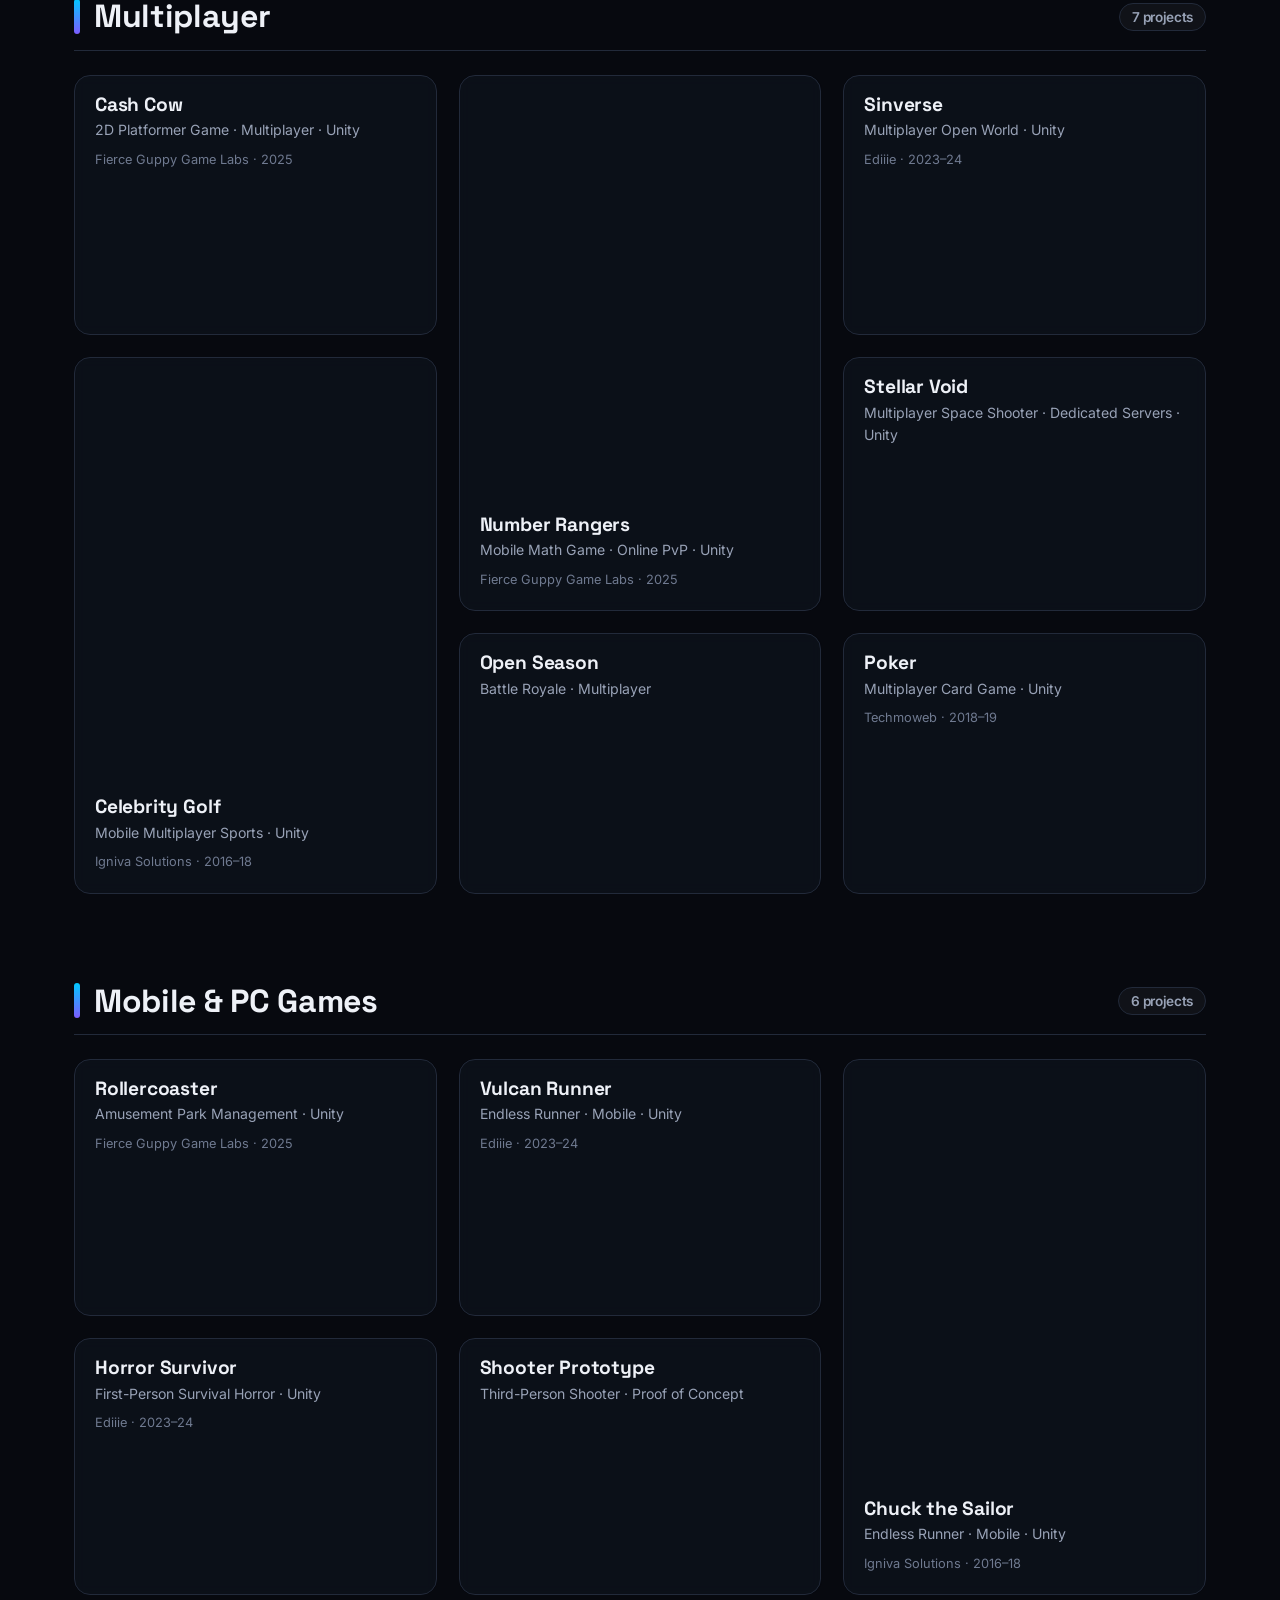
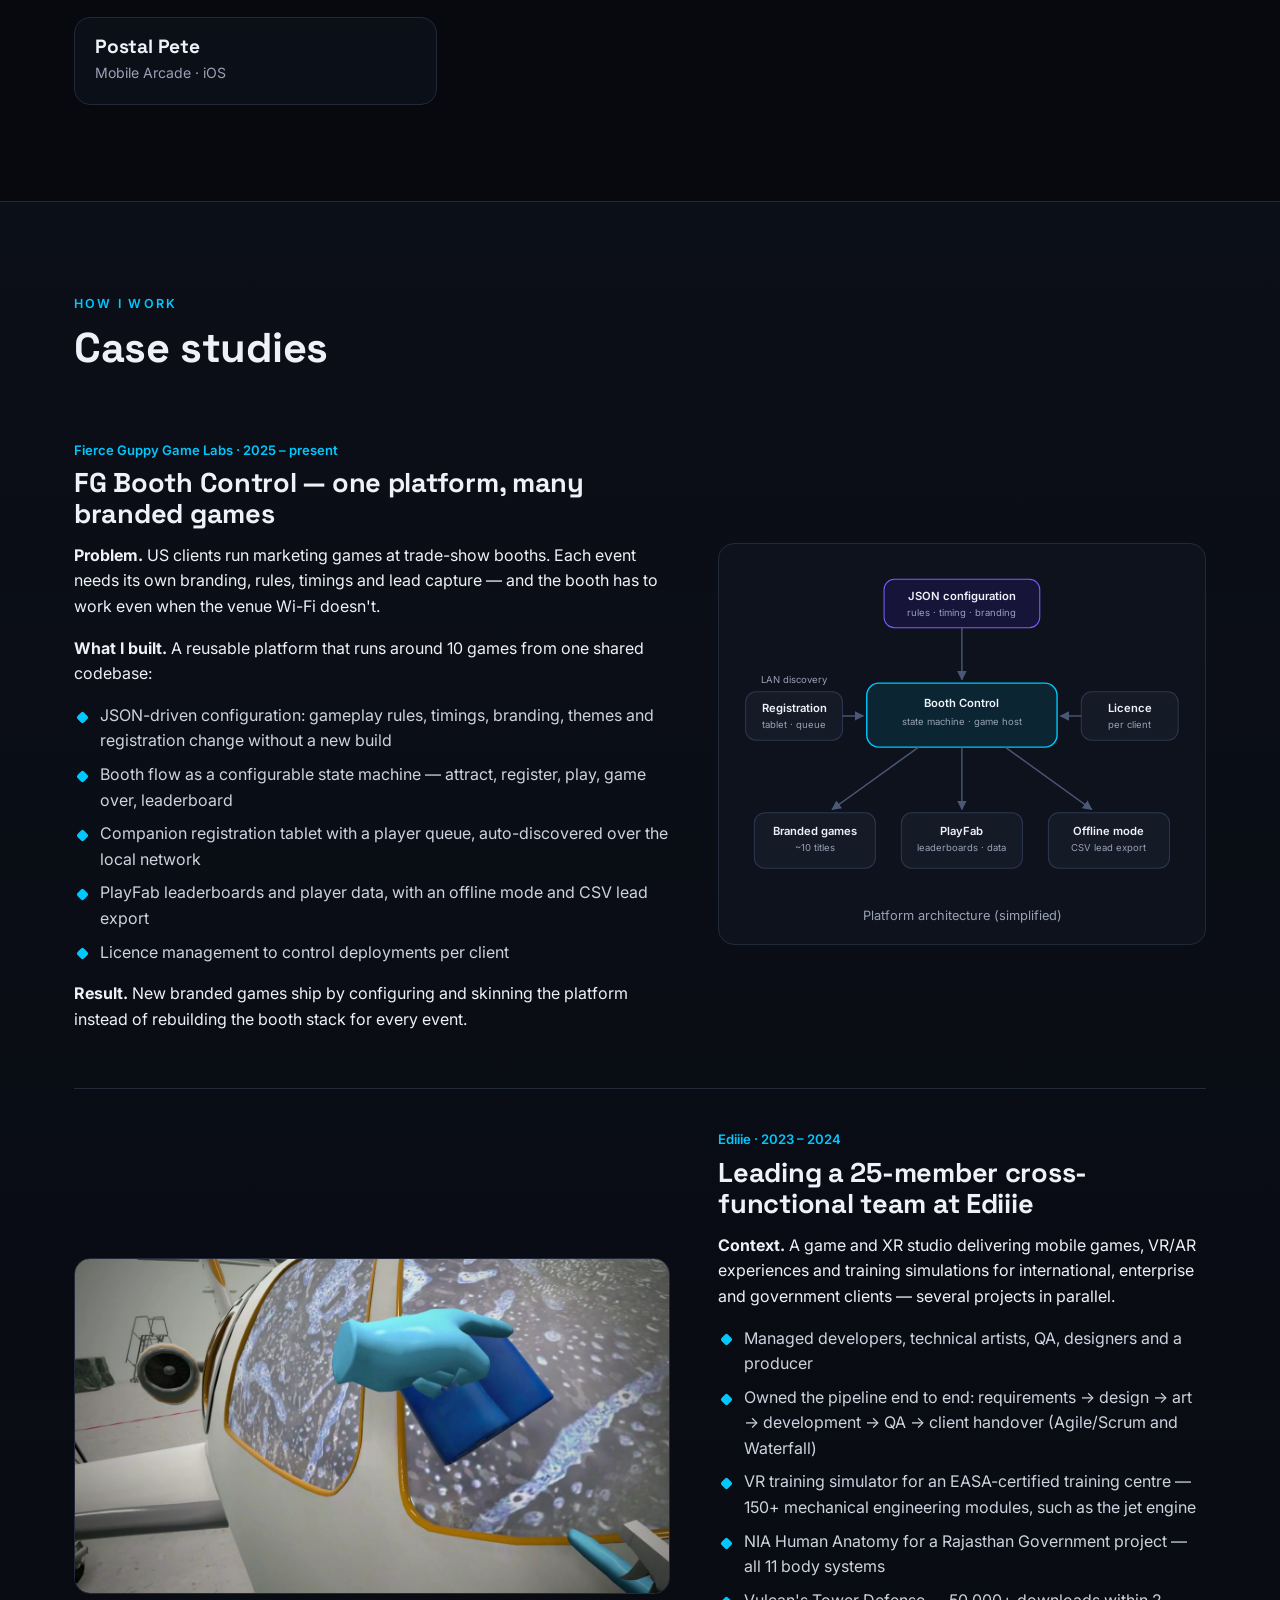
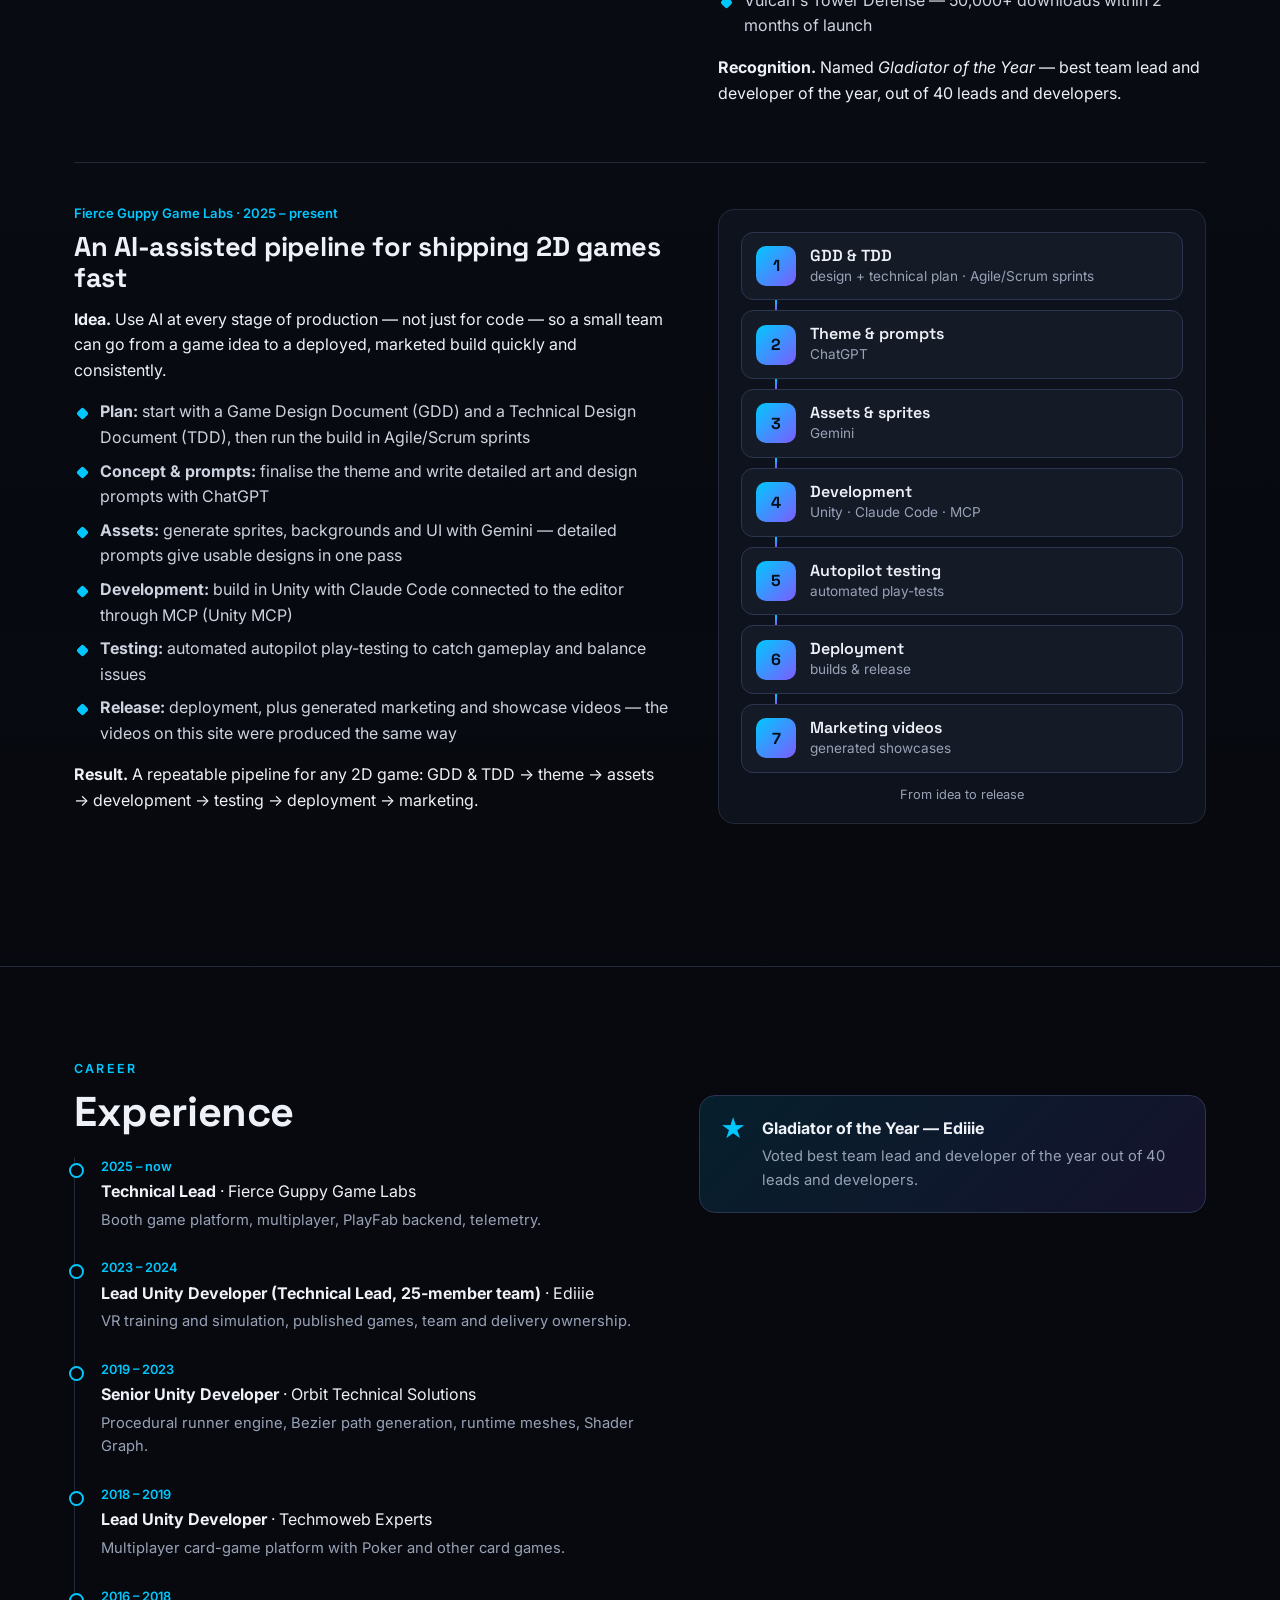
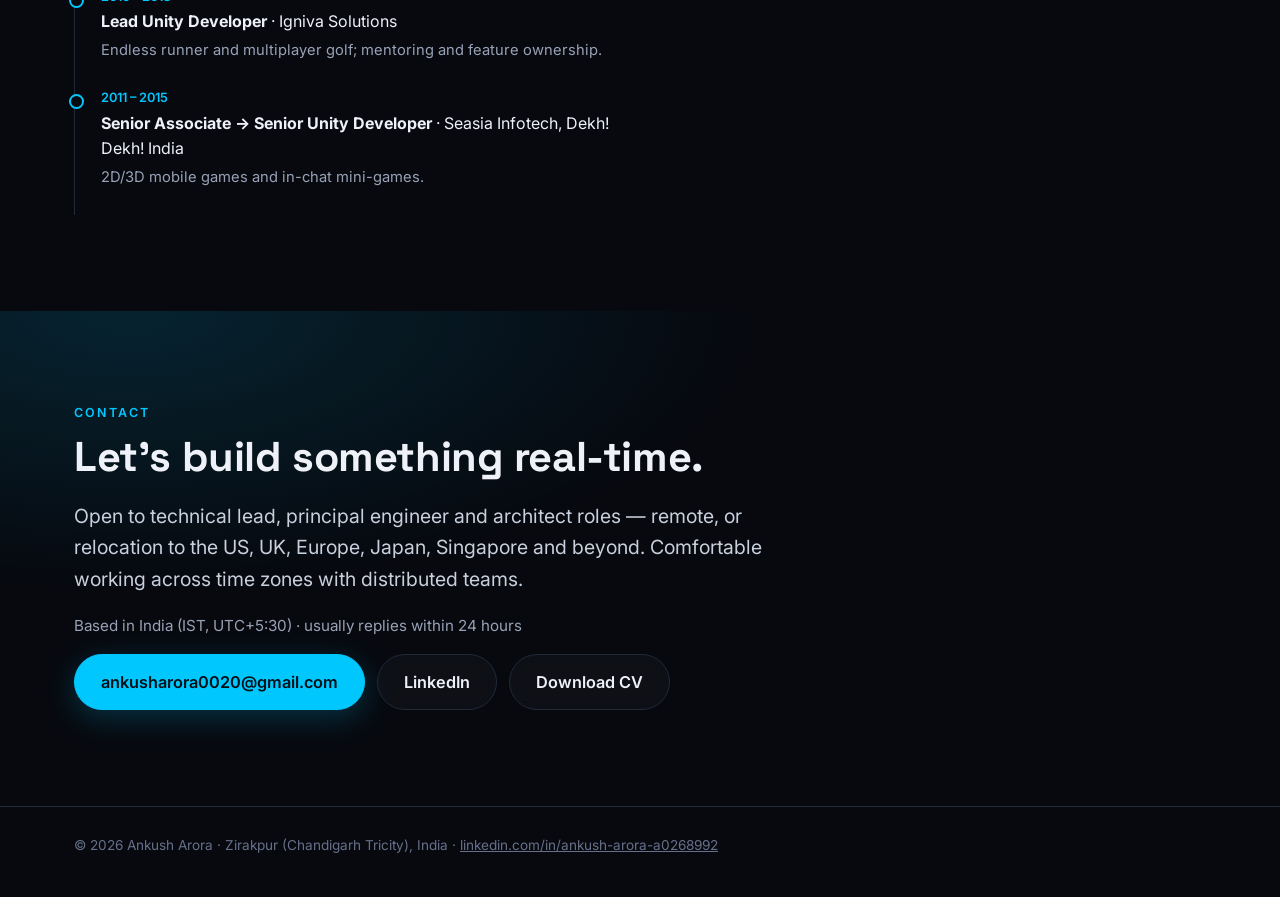
==== commit cc24285e: "Hide Safari play glyph on decorative videos" ====
--- a/docs/index.html
+++ b/docs/index.html
@@ -22,7 +22,7 @@
 <link rel="preconnect" href="https://fonts.googleapis.com">
 <link rel="preconnect" href="https://fonts.gstatic.com" crossorigin>
 <link href="https://fonts.googleapis.com/css2?family=Inter:wght@400;500;600&family=Space+Grotesk:wght@500;600;700&display=swap" rel="stylesheet">
-<link rel="stylesheet" href="styles.css?v=1792729623">
+<link rel="stylesheet" href="styles.css?v=1792729696">
 </head>
 <body>
 <div class="aurora" aria-hidden="true"><span></span><span></span><span></span></div>
@@ -247,8 +247,8 @@
   </div>
 </dialog>
 
-<script src="projects.js?v=1792729623"></script>
-<script src="bg.js?v=1792729623"></script>
-<script src="app.js?v=1792729623"></script>
+<script src="projects.js?v=1792729696"></script>
+<script src="bg.js?v=1792729696"></script>
+<script src="app.js?v=1792729696"></script>
 </body>
 </html>
--- a/docs/styles.css
+++ b/docs/styles.css
@@ -217,7 +217,6 @@
 /* ---------- Mobile & touch ---------- */
 .play { position: absolute; z-index: 2; right: 12px; bottom: 12px; width: 44px; height: 44px; border-radius: 50%; display: grid; place-items: center; font-size: 15px; padding-left: 3px; color: #031018; background: var(--accent); box-shadow: 0 6px 20px rgba(0,0,0,.45); }
 .card.playing .play { opacity: 0; transition: opacity .2s; }
-video::-webkit-media-controls-start-playback-button { display: none !important; -webkit-appearance: none; }
 .hero { min-height: min(92svh, 860px); }
 
 /* Lighter rendering on phones / touch screens: no canvas, no animated blur, no glass blur */
@@ -305,3 +304,7 @@
   .brand-name { font-size: .95rem; }
   .btn-nav { padding: 8px 12px; font-size: .85rem; }
 }
+/* Hide Safari's play glyph on decorative (muted, autoplay) videos only — the project viewer keeps its controls */
+.hero-video::-webkit-media-controls, .media video::-webkit-media-controls, .case-media video::-webkit-media-controls,
+.hero-video::-webkit-media-controls-overlay-play-button, .media video::-webkit-media-controls-overlay-play-button, .case-media video::-webkit-media-controls-overlay-play-button,
+.hero-video::-webkit-media-controls-start-playback-button, .media video::-webkit-media-controls-start-playback-button, .case-media video::-webkit-media-controls-start-playback-button { display: none !important; -webkit-appearance: none; }
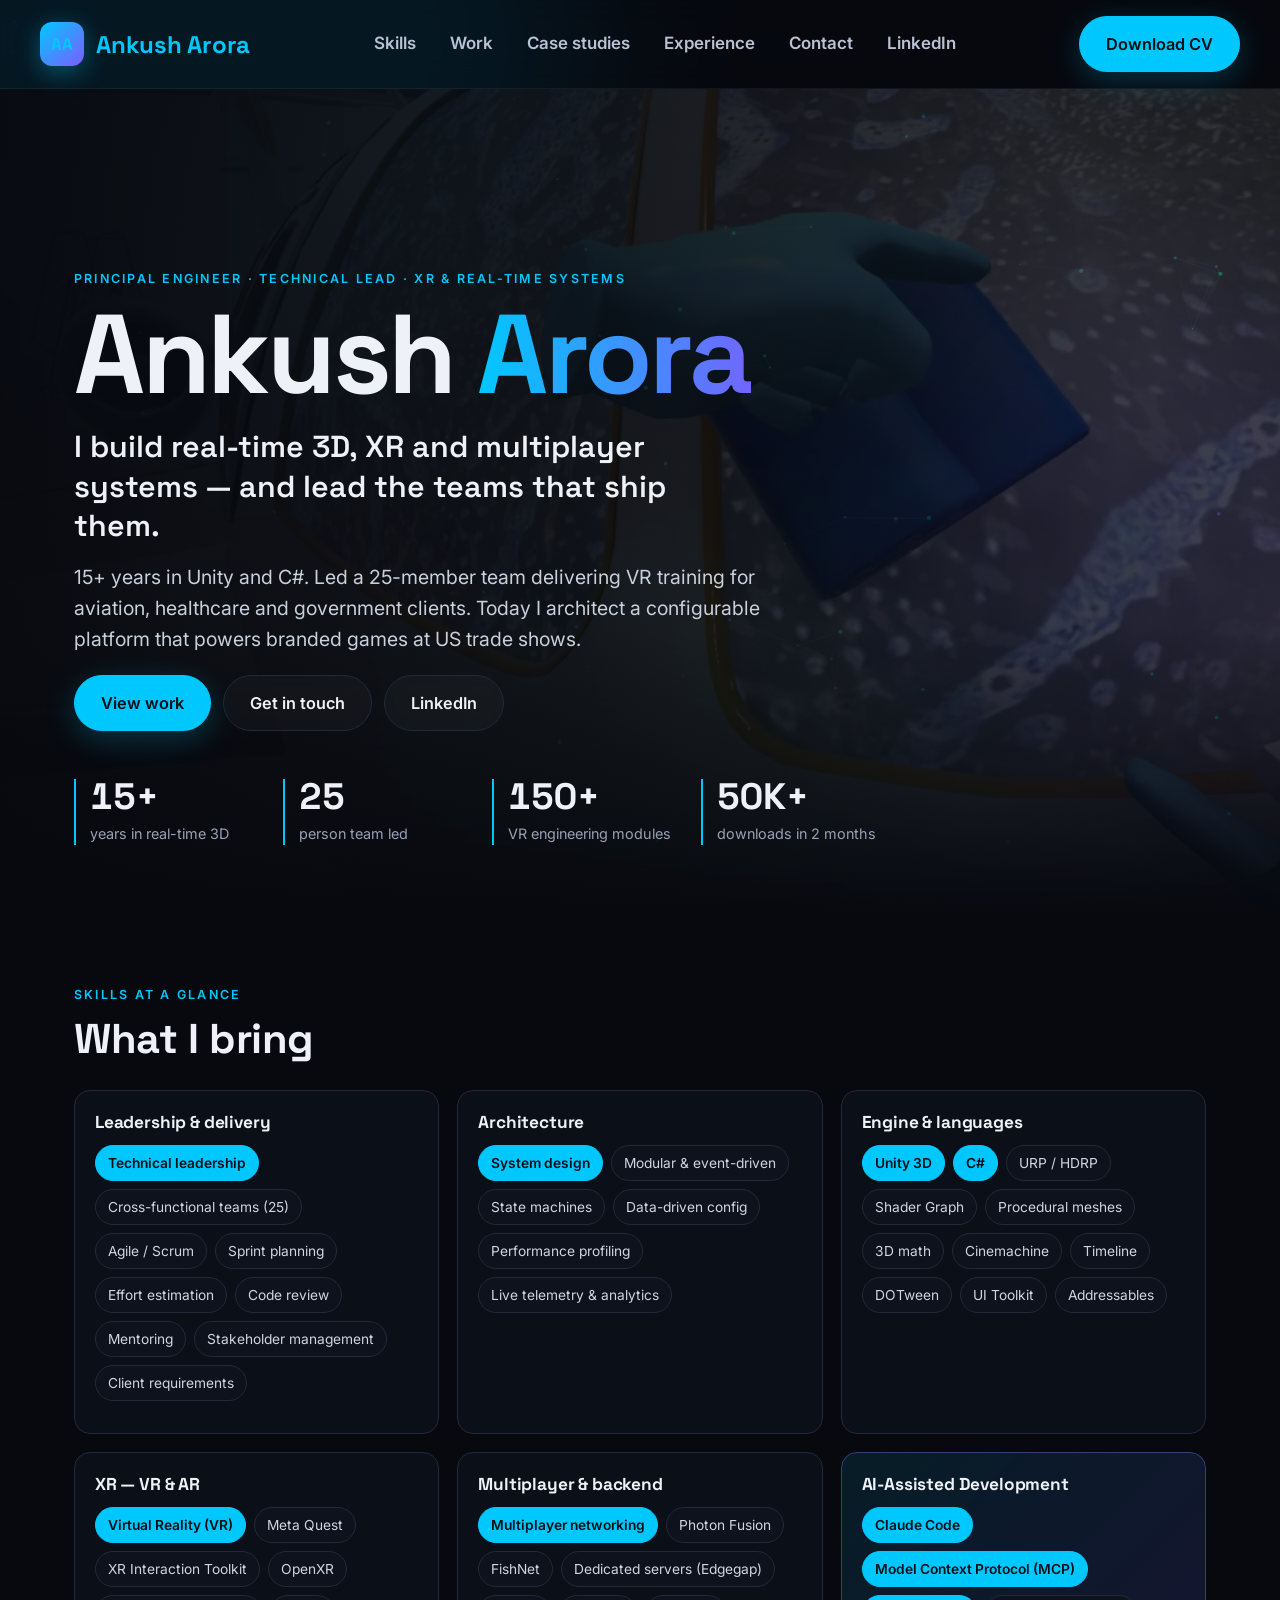
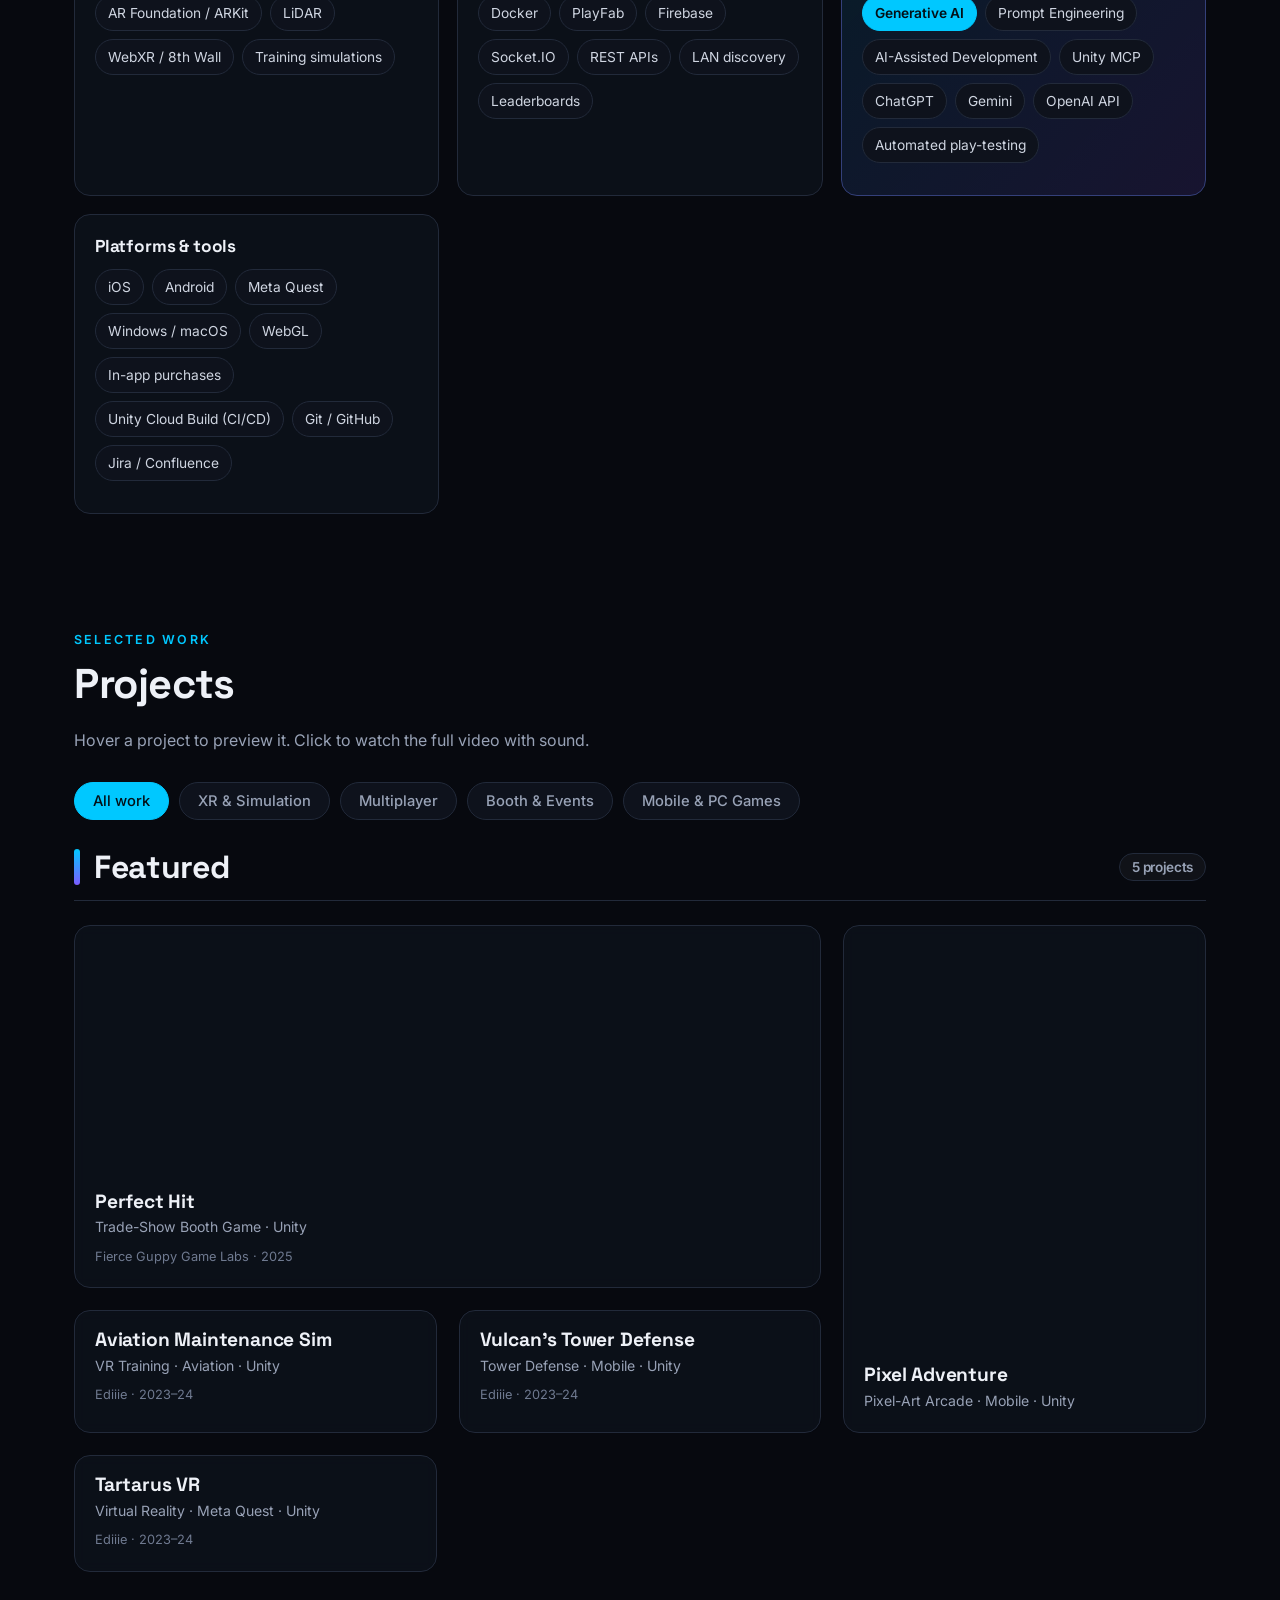
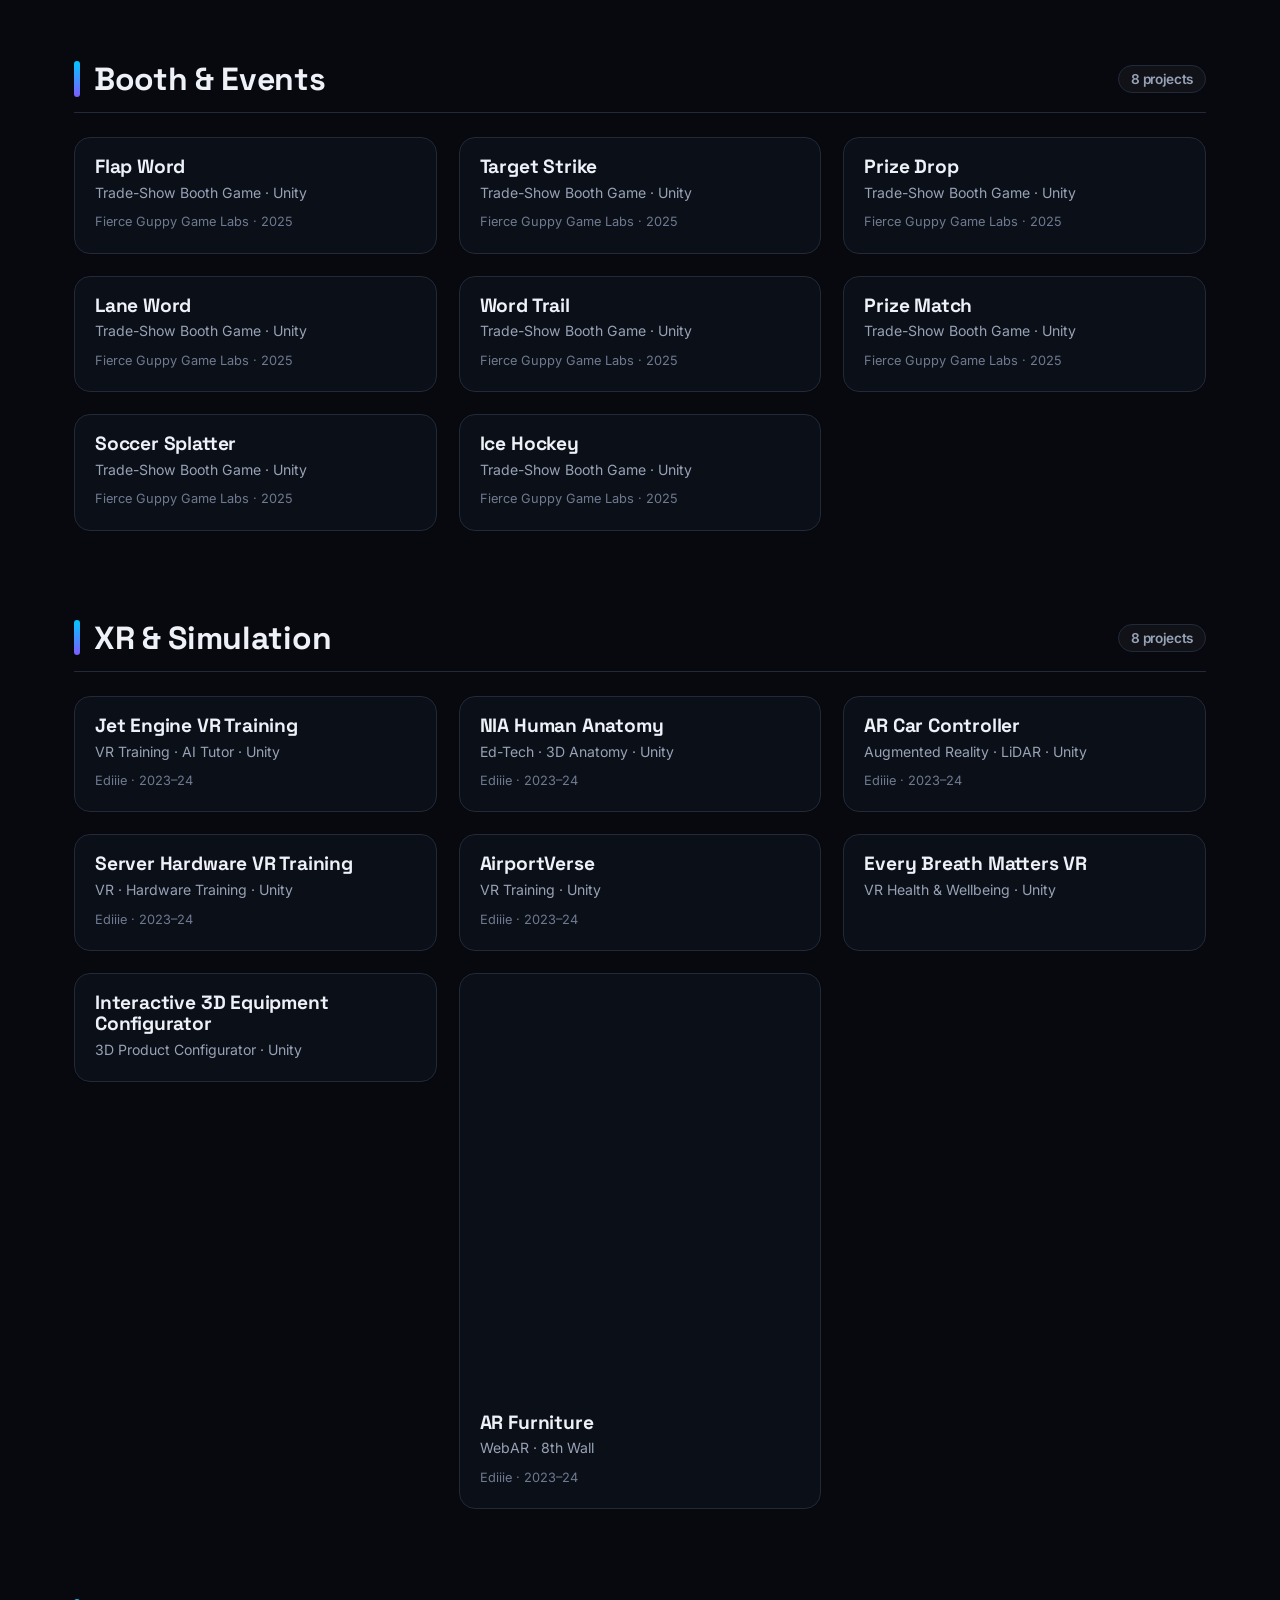
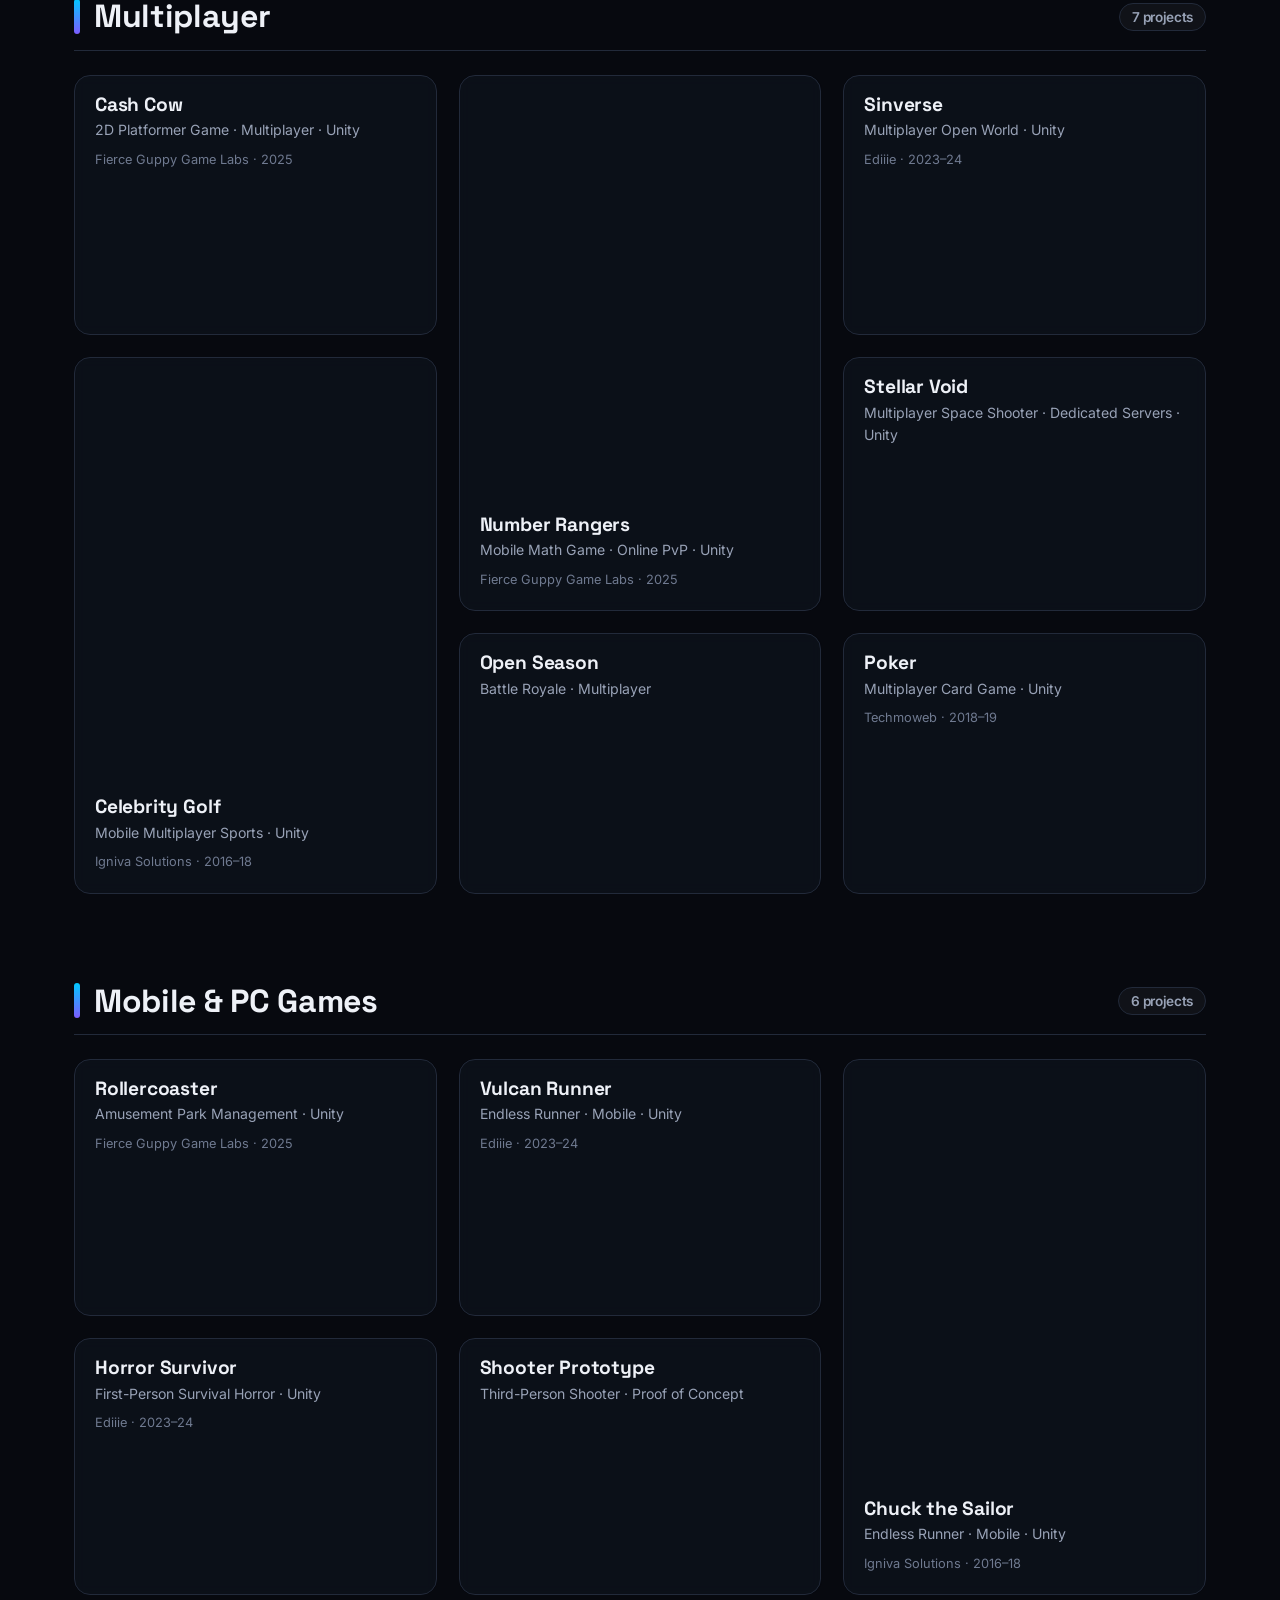
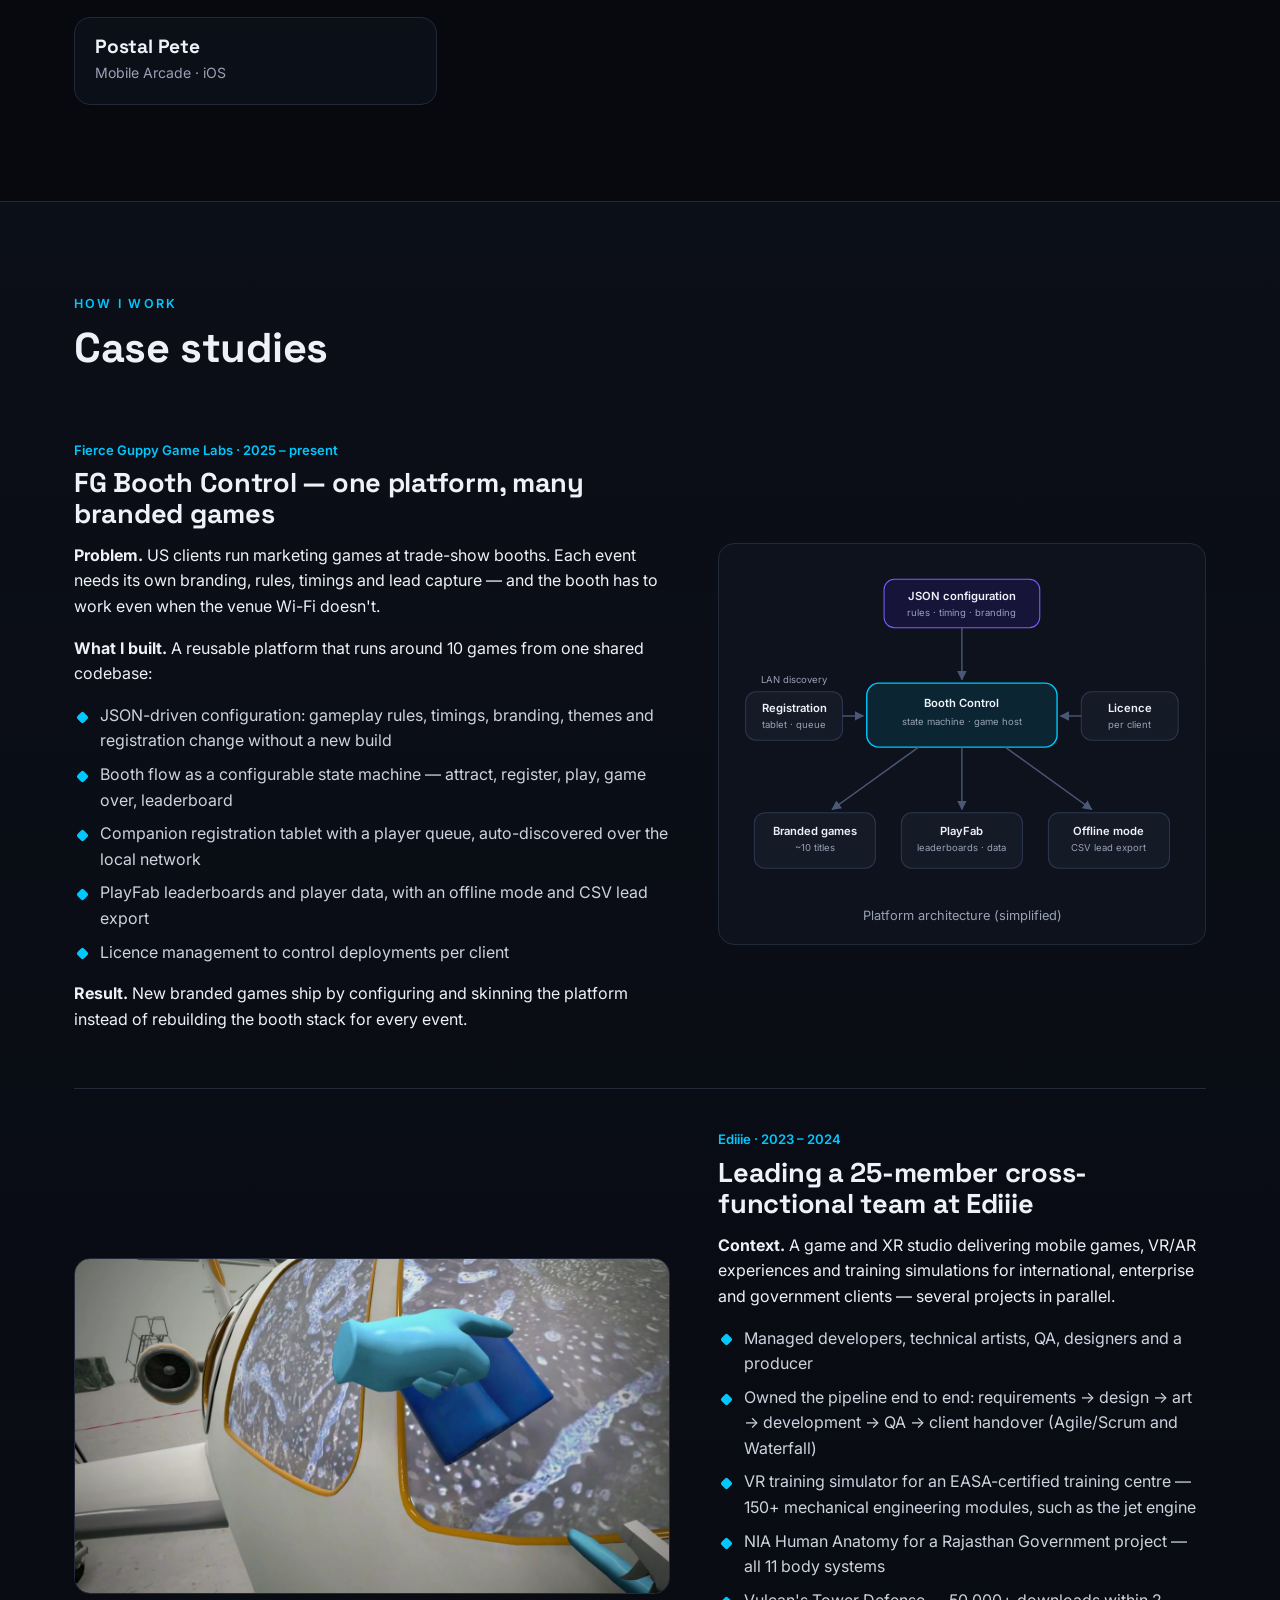
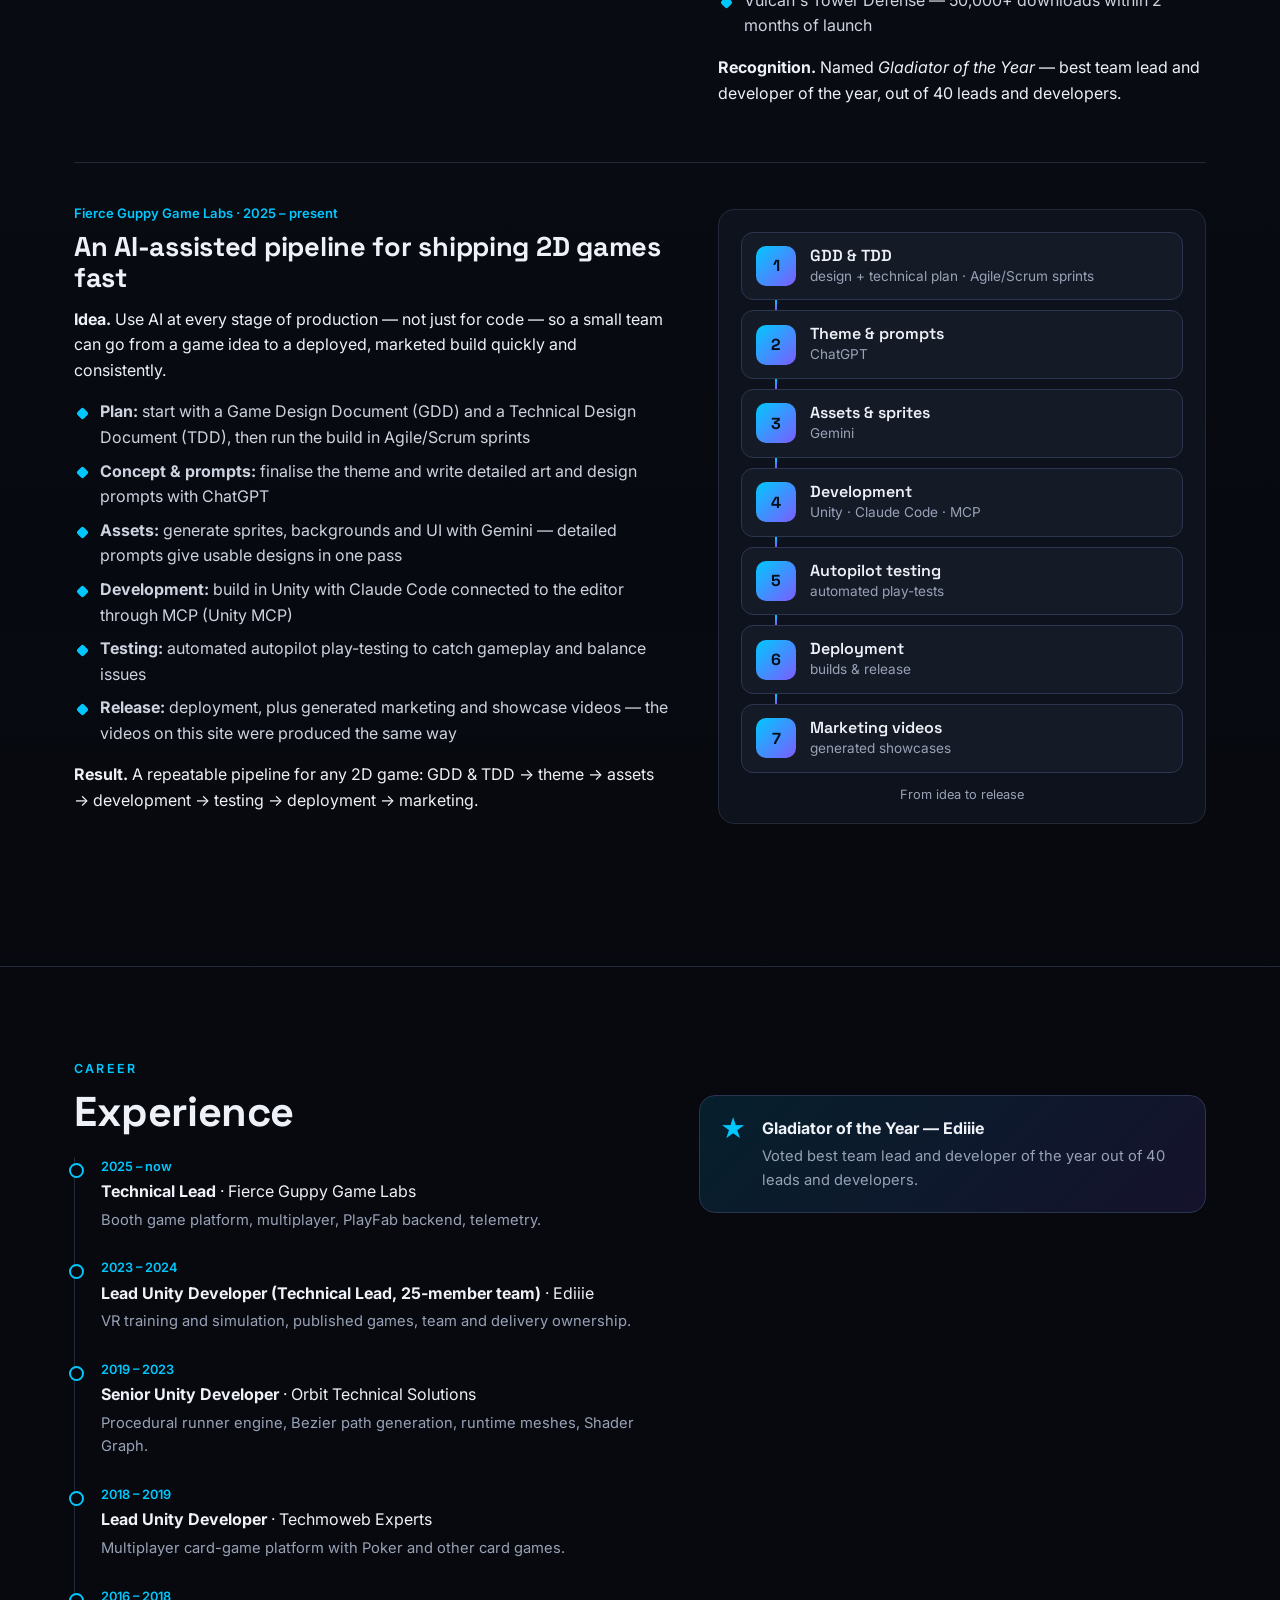
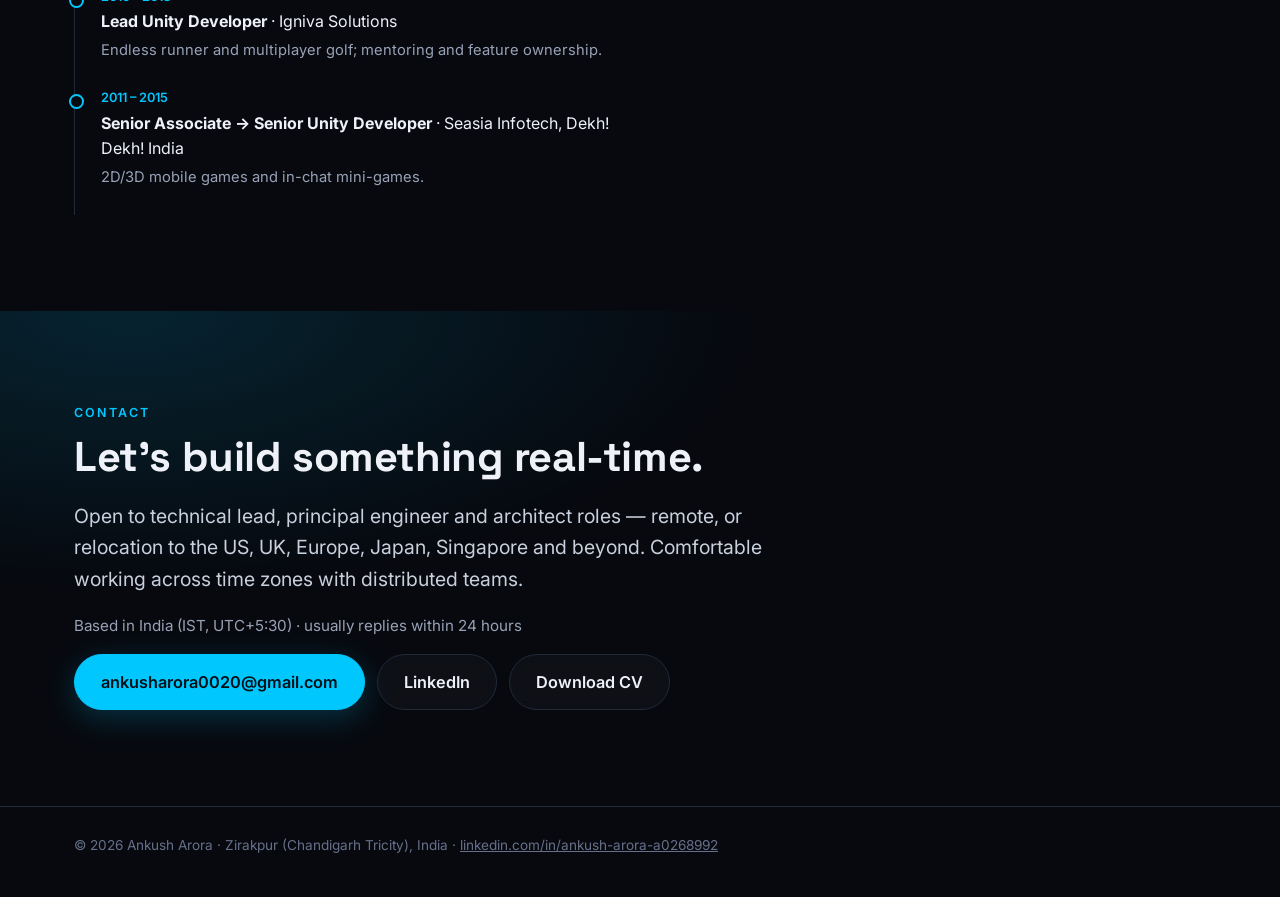
==== commit 3f3cc693: "Still-image fallback when autoplay is blocked" ====
--- a/docs/index.html
+++ b/docs/index.html
@@ -22,7 +22,7 @@
 <link rel="preconnect" href="https://fonts.googleapis.com">
 <link rel="preconnect" href="https://fonts.gstatic.com" crossorigin>
 <link href="https://fonts.googleapis.com/css2?family=Inter:wght@400;500;600&family=Space+Grotesk:wght@500;600;700&display=swap" rel="stylesheet">
-<link rel="stylesheet" href="styles.css?v=1792729696">
+<link rel="stylesheet" href="styles.css?v=1792729782">
 </head>
 <body>
 <div class="aurora" aria-hidden="true"><span></span><span></span><span></span></div>
@@ -247,8 +247,8 @@
   </div>
 </dialog>
 
-<script src="projects.js?v=1792729696"></script>
-<script src="bg.js?v=1792729696"></script>
-<script src="app.js?v=1792729696"></script>
+<script src="projects.js?v=1792729782"></script>
+<script src="bg.js?v=1792729782"></script>
+<script src="app.js?v=1792729782"></script>
 </body>
 </html>
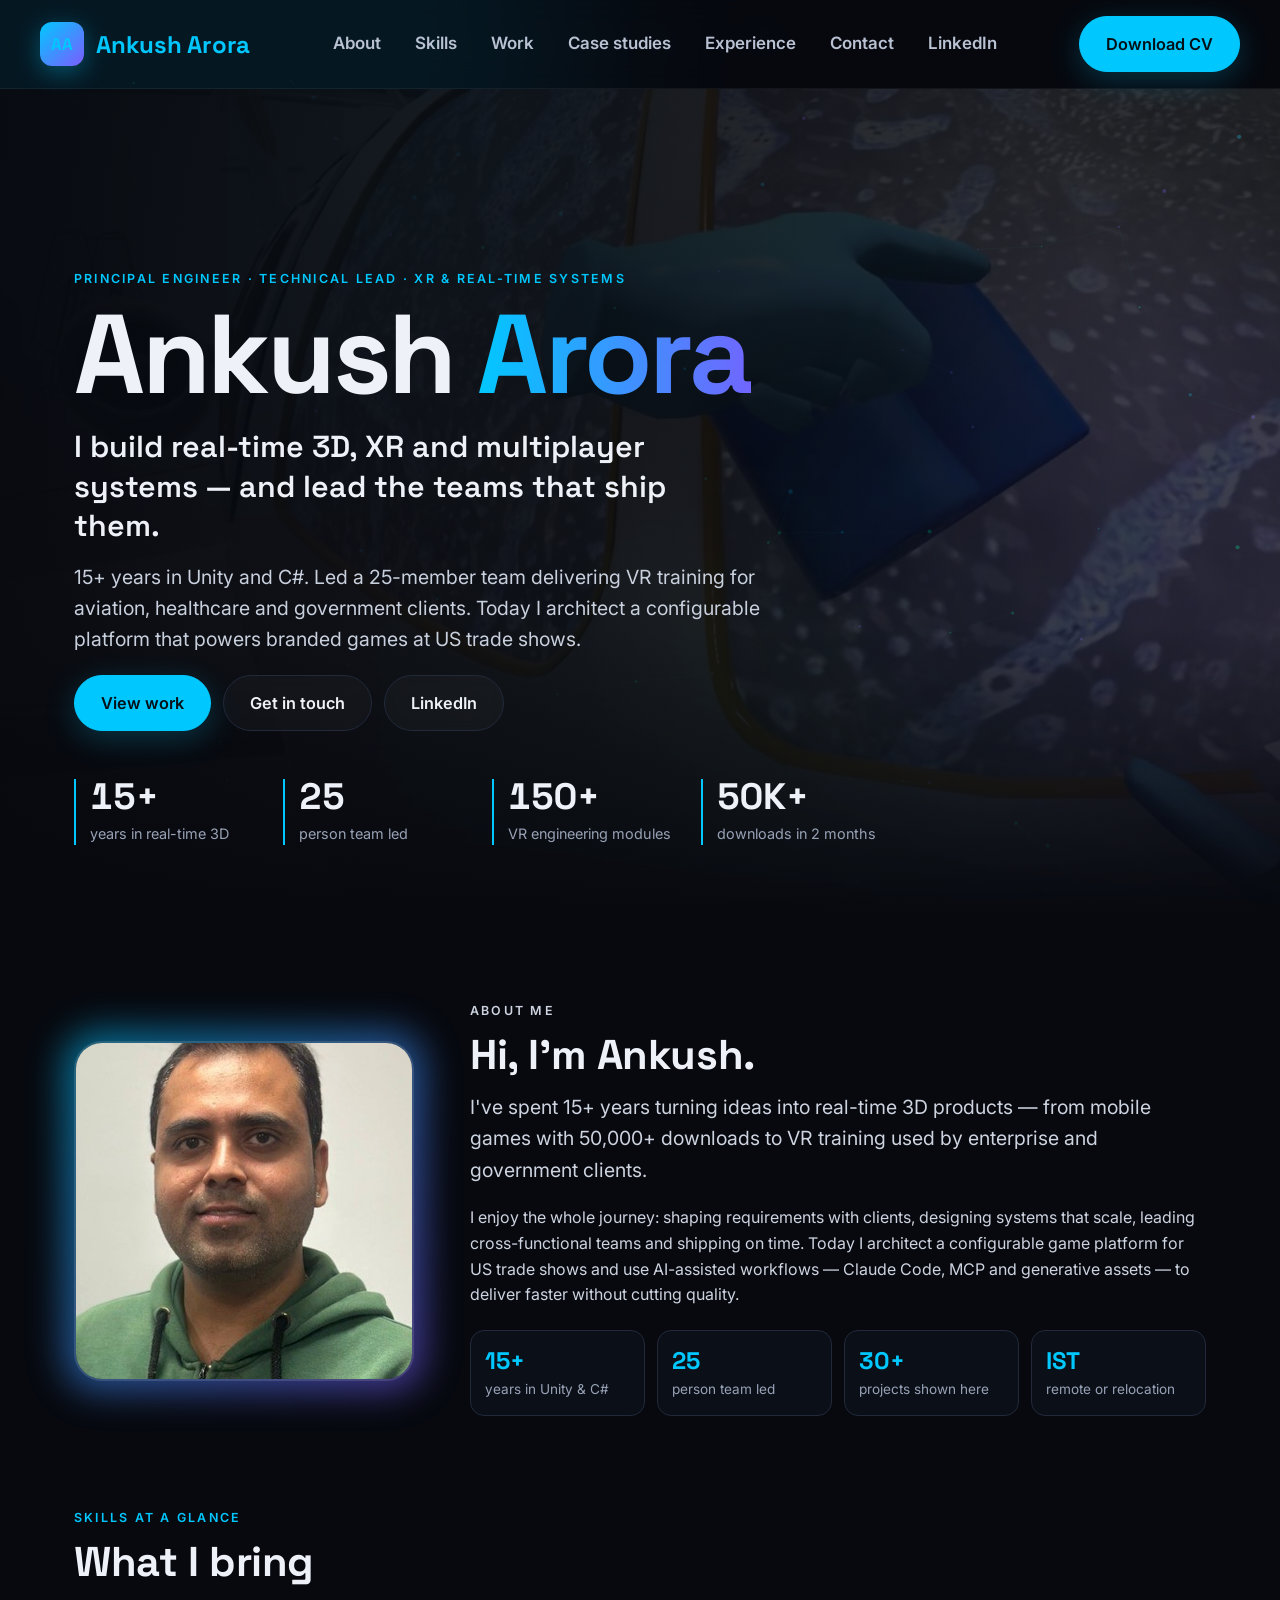
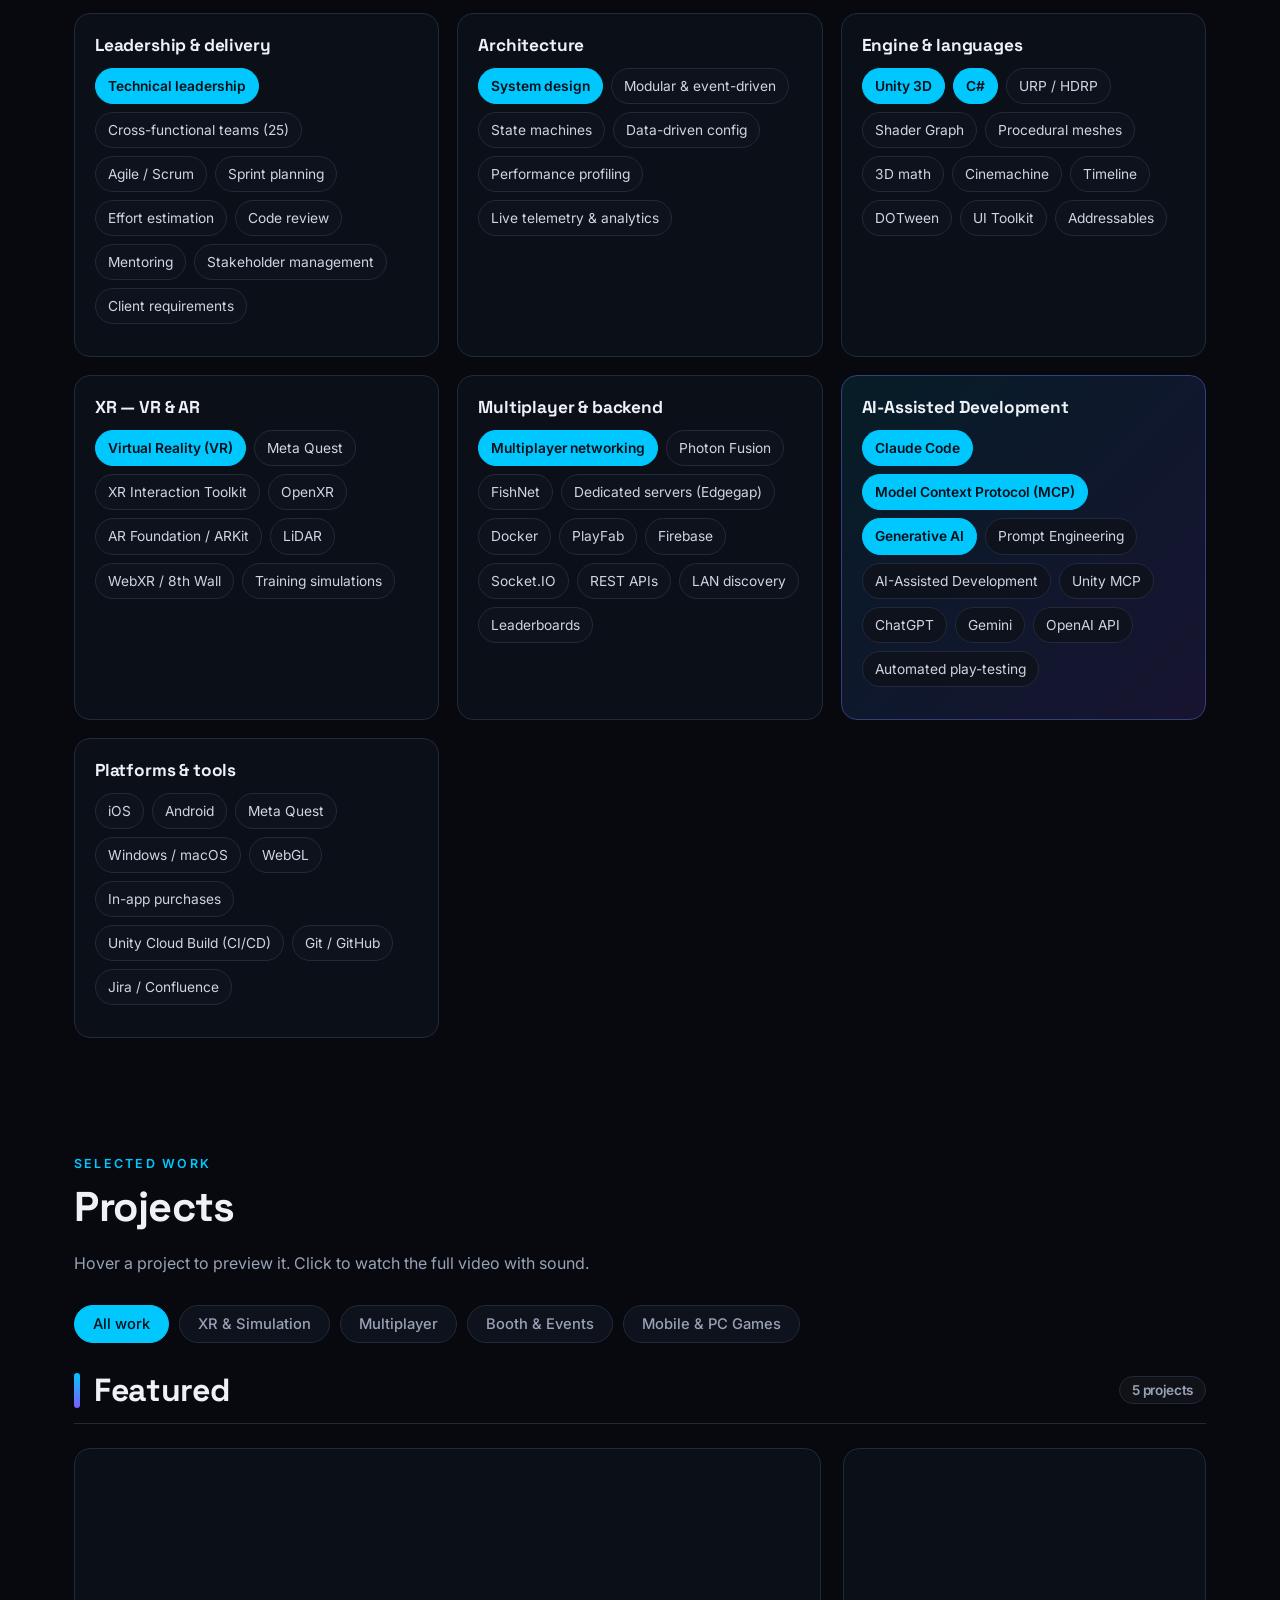
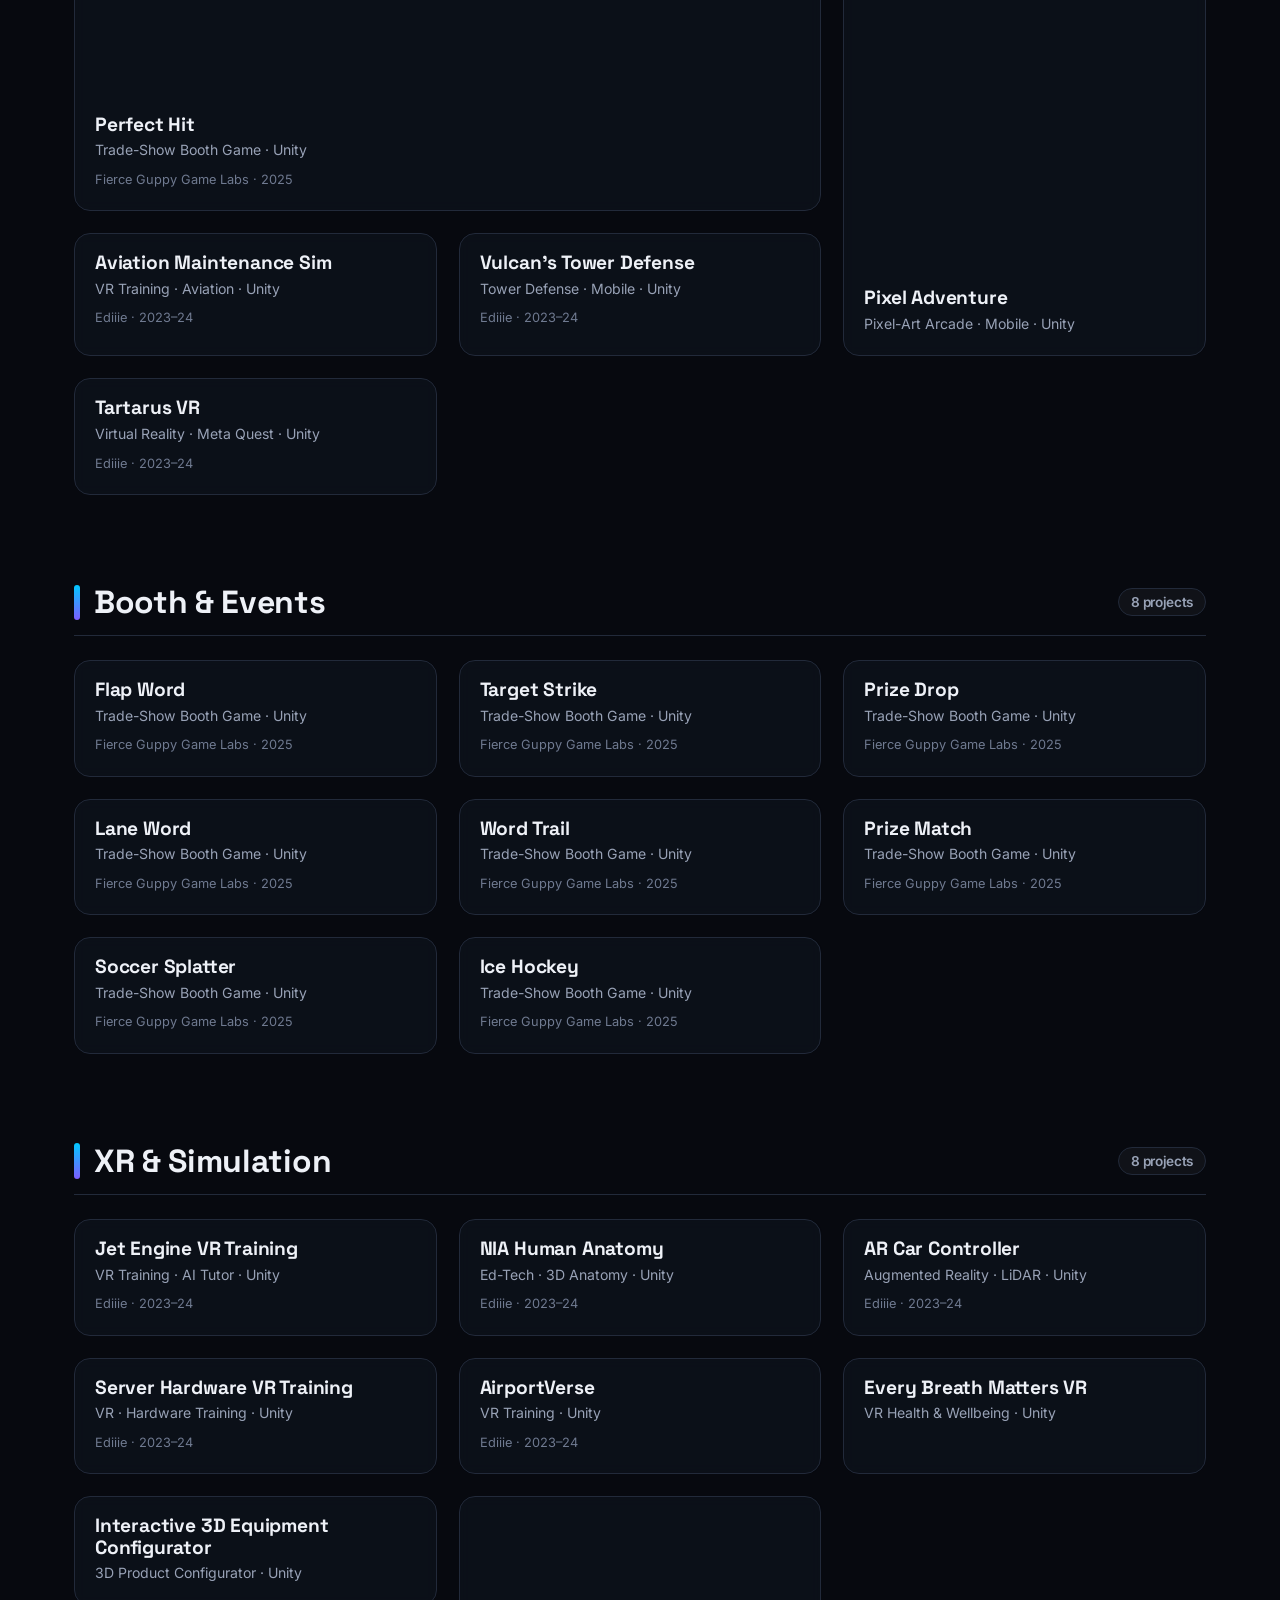
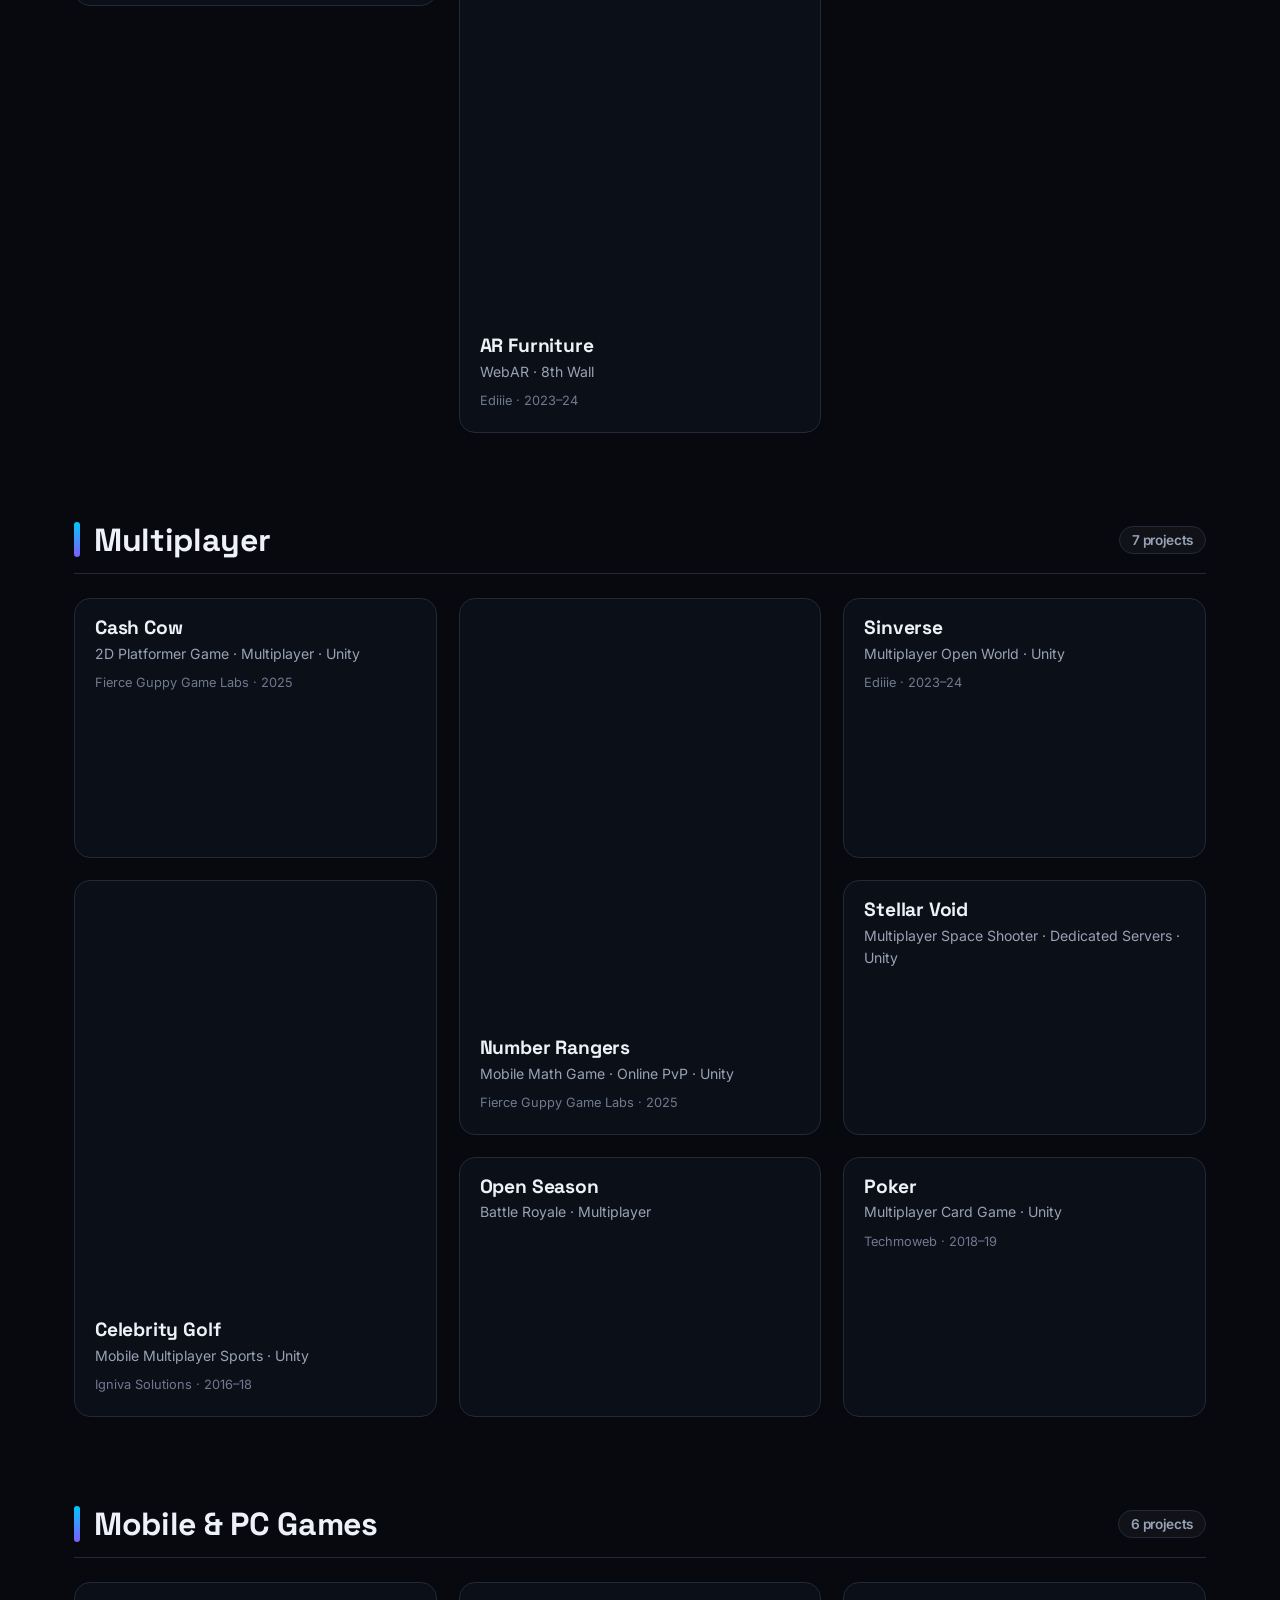
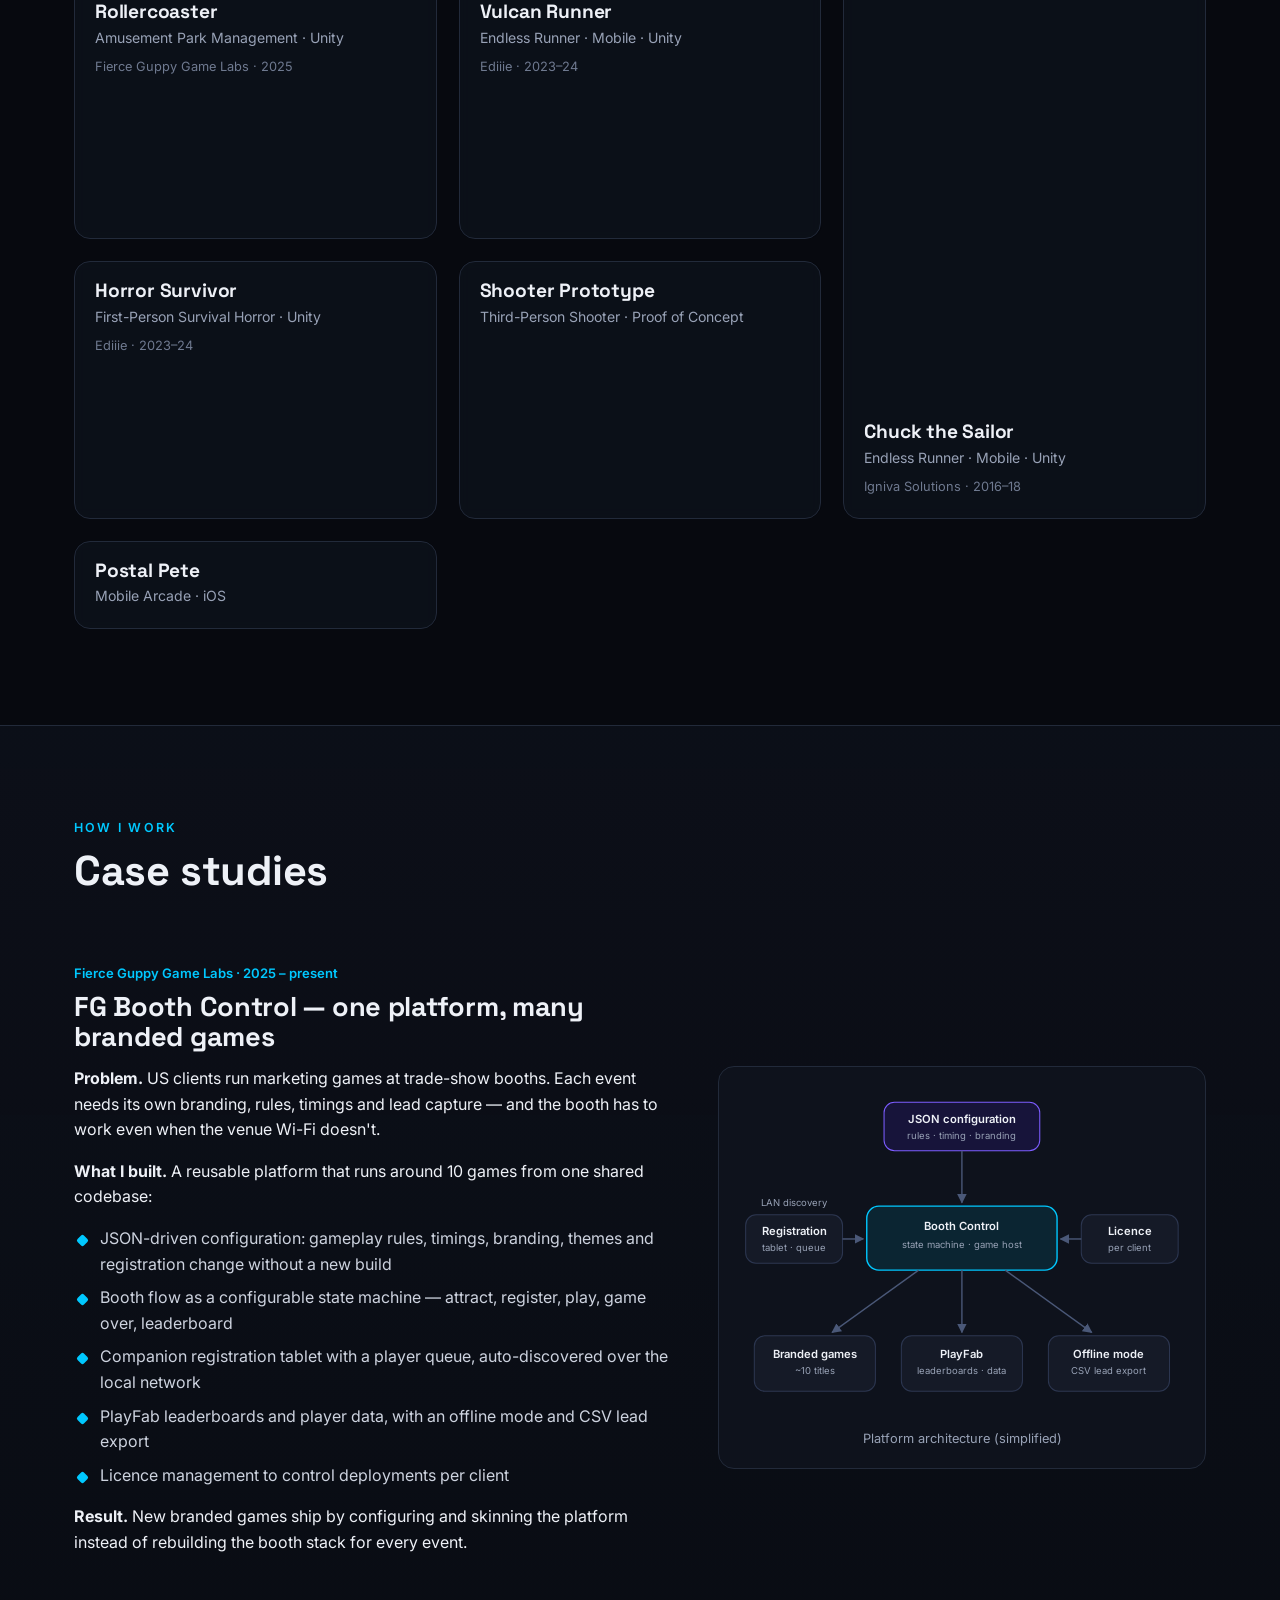
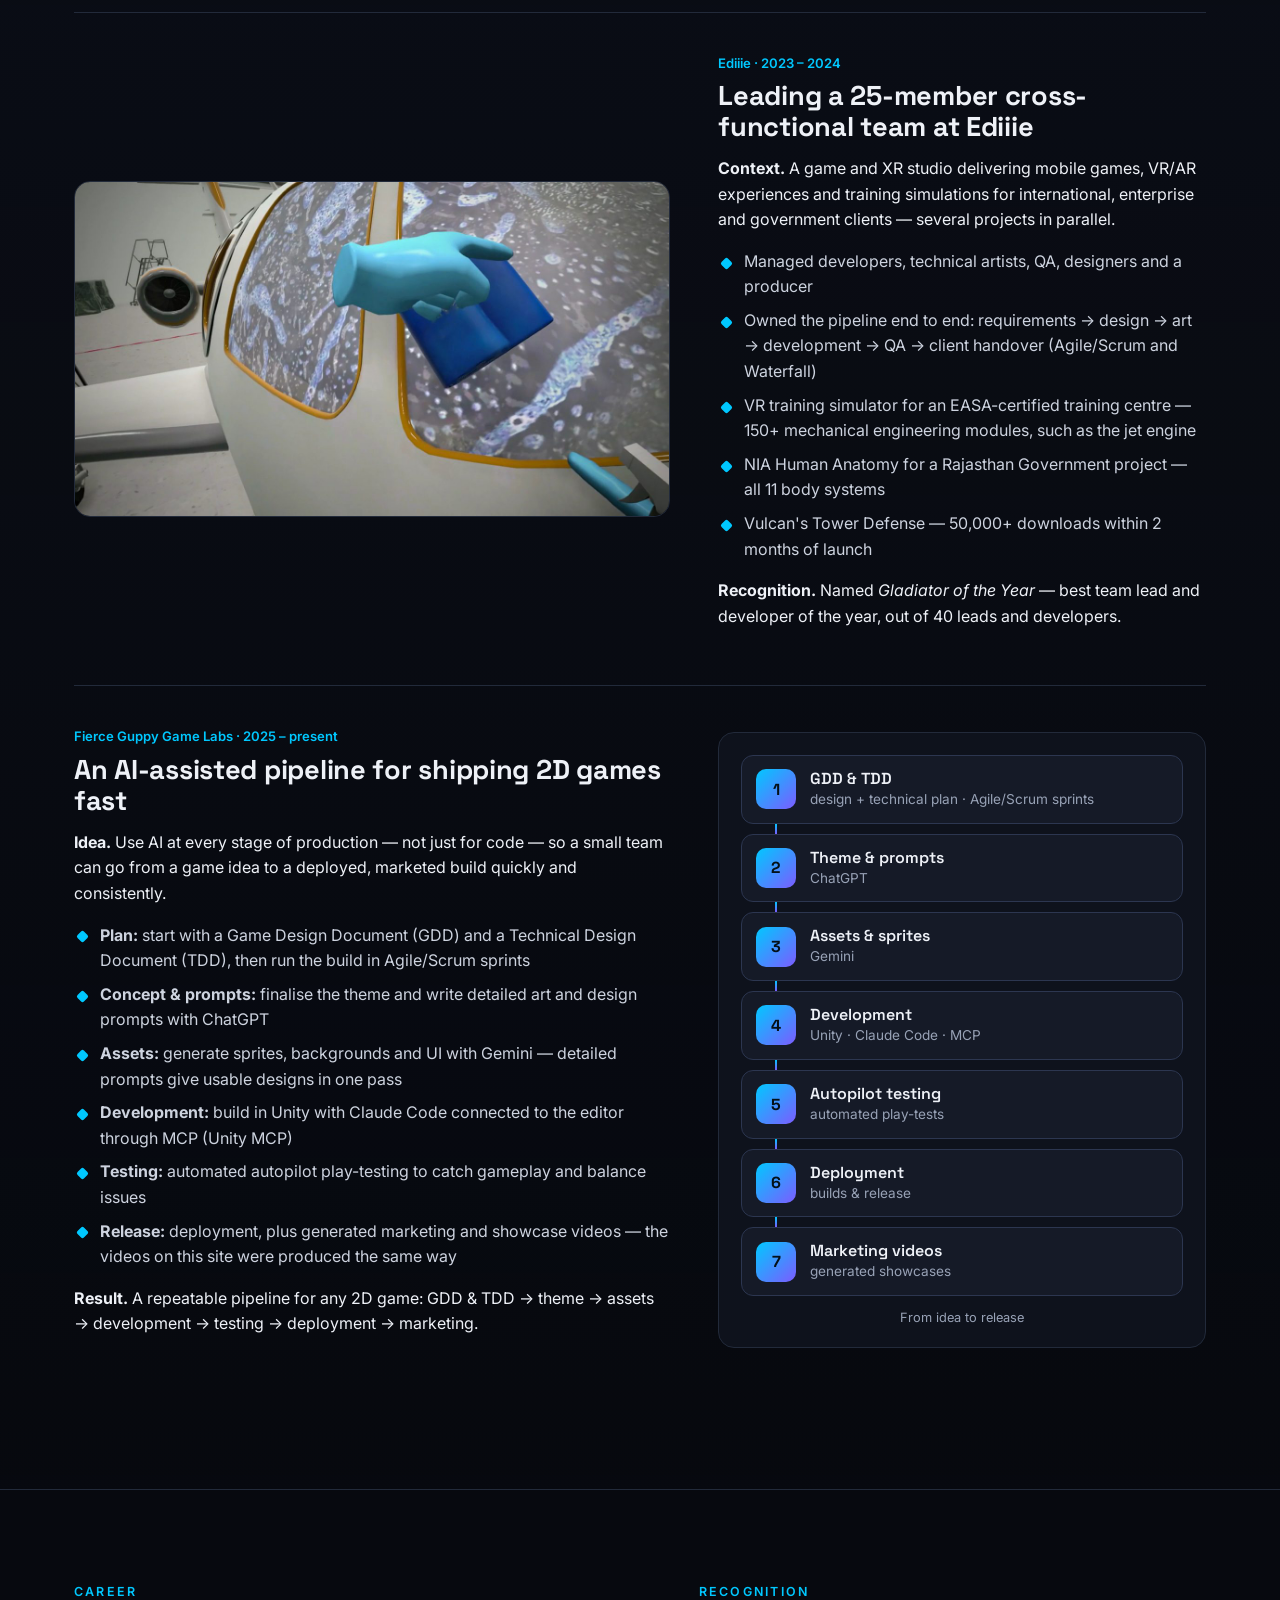
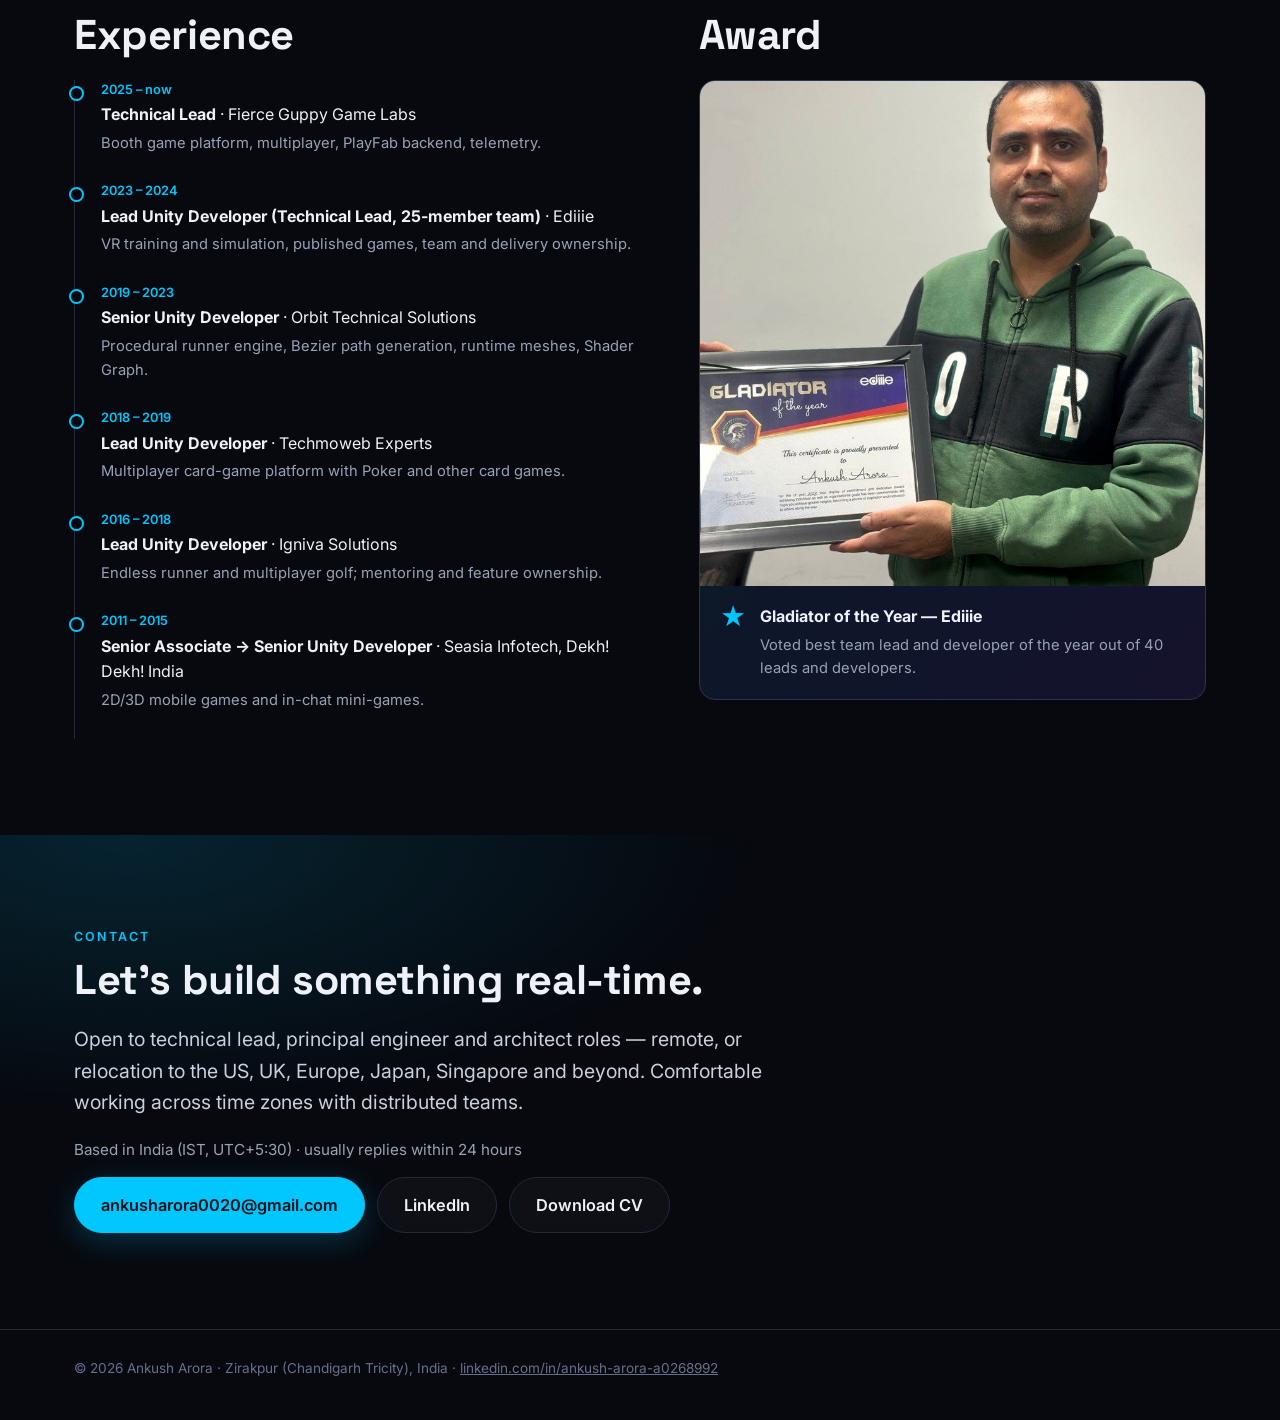
==== commit 3f74c3ec: "About me section with portrait; award photo with certificate" ====
--- a/docs/index.html
+++ b/docs/index.html
@@ -22,7 +22,7 @@
 <link rel="preconnect" href="https://fonts.googleapis.com">
 <link rel="preconnect" href="https://fonts.gstatic.com" crossorigin>
 <link href="https://fonts.googleapis.com/css2?family=Inter:wght@400;500;600&family=Space+Grotesk:wght@500;600;700&display=swap" rel="stylesheet">
-<link rel="stylesheet" href="styles.css?v=1792729782">
+<link rel="stylesheet" href="styles.css?v=1792730351">
 </head>
 <body>
 <div class="aurora" aria-hidden="true"><span></span><span></span><span></span></div>
@@ -31,6 +31,7 @@
 <header class="nav" id="top">
   <a class="brand" href="#top"><span class="mono">AA</span><span class="brand-name">Ankush Arora</span></a>
   <nav>
+    <a href="#about">About</a>
     <a href="#skills">Skills</a>
     <a href="#work">Work</a>
     <a href="#case-studies">Case studies</a>
@@ -62,6 +63,24 @@
       <div><dt data-count="150" data-suffix="+">150+</dt><dd>VR engineering modules</dd></div>
       <div><dt data-count="50" data-suffix="K+">50K+</dt><dd>downloads in 2 months</dd></div>
     </dl>
+  </div>
+</section>
+
+<section class="section about" id="about">
+  <div class="wrap about-grid">
+    <figure class="about-photo"><img src="assets/portrait.jpg" alt="Ankush Arora" width="600" height="600" loading="eager"></figure>
+    <div class="about-text">
+      <p class="eyebrow">About me</p>
+      <h2>Hi, I'm Ankush.</h2>
+      <p class="lead">I've spent 15+ years turning ideas into real-time 3D products — from mobile games with 50,000+ downloads to VR training used by enterprise and government clients.</p>
+      <p>I enjoy the whole journey: shaping requirements with clients, designing systems that scale, leading cross-functional teams and shipping on time. Today I architect a configurable game platform for US trade shows and use AI-assisted workflows — Claude Code, MCP and generative assets — to deliver faster without cutting quality.</p>
+      <ul class="facts">
+        <li><b>15+</b><span>years in Unity &amp; C#</span></li>
+        <li><b>25</b><span>person team led</span></li>
+        <li><b>30+</b><span>projects shown here</span></li>
+        <li><b>IST</b><span>remote or relocation</span></li>
+      </ul>
+    </div>
   </div>
 </section>
 
@@ -207,10 +226,15 @@
       </ol>
     </div>
     <div>
-      <div class="reveal award">
-        <span class="award-icon" aria-hidden="true">★</span>
-        <div><b>Gladiator of the Year — Ediiie</b><p>Voted best team lead and developer of the year out of 40 leads and developers.</p></div>
-      </div>
+      <p class="eyebrow">Recognition</p>
+      <h2>Award</h2>
+      <figure class="reveal award-card">
+        <img src="assets/award_photo.jpg" alt="Ankush Arora holding the Gladiator of the Year certificate from Ediiie" width="800" height="800" loading="lazy">
+        <figcaption>
+          <span class="award-icon" aria-hidden="true">★</span>
+          <div><b>Gladiator of the Year — Ediiie</b><p>Voted best team lead and developer of the year out of 40 leads and developers.</p></div>
+        </figcaption>
+      </figure>
     </div>
   </div>
 </section>
@@ -247,8 +271,8 @@
   </div>
 </dialog>
 
-<script src="projects.js?v=1792729782"></script>
-<script src="bg.js?v=1792729782"></script>
-<script src="app.js?v=1792729782"></script>
+<script src="projects.js?v=1792730351"></script>
+<script src="bg.js?v=1792730351"></script>
+<script src="app.js?v=1792730351"></script>
 </body>
 </html>
--- a/docs/styles.css
+++ b/docs/styles.css
@@ -308,3 +308,27 @@
 .hero-video::-webkit-media-controls, .media video::-webkit-media-controls, .case-media video::-webkit-media-controls,
 .hero-video::-webkit-media-controls-overlay-play-button, .media video::-webkit-media-controls-overlay-play-button, .case-media video::-webkit-media-controls-overlay-play-button,
 .hero-video::-webkit-media-controls-start-playback-button, .media video::-webkit-media-controls-start-playback-button, .case-media video::-webkit-media-controls-start-playback-button { display: none !important; -webkit-appearance: none; }
+
+/* About me */
+.about { padding-top: 88px; padding-bottom: 24px; }
+.about-grid { display: grid; grid-template-columns: 340px 1fr; gap: 56px; align-items: center; }
+.about-photo { margin: 0; position: relative; }
+.about-photo::before { content: ""; position: absolute; inset: -10px; border-radius: 34px; background: linear-gradient(135deg, var(--accent), var(--accent-2)); opacity: .55; filter: blur(18px); z-index: -1; }
+.about-photo img { width: 100%; height: auto; aspect-ratio: 1; object-fit: cover; border-radius: 28px; border: 2px solid rgba(255,255,255,.12); }
+.about-text h2 { margin-bottom: 14px; }
+.about-text p { color: #cdd3df; }
+.facts { list-style: none; padding: 0; margin: 22px 0 0; display: grid; grid-template-columns: repeat(4, minmax(0, 1fr)); gap: 12px; }
+.facts li { padding: 14px; border-radius: 14px; background: rgba(14,18,28,.78); border: 1px solid var(--line); }
+.facts b { display: block; font: 700 1.5rem var(--head); color: var(--accent); }
+.facts span { font-size: .85rem; color: var(--muted); }
+/* Award card with photo */
+.award-card { margin: 0; border-radius: var(--radius); overflow: hidden; border: 1px solid #2a3550; background: linear-gradient(135deg, rgba(0,200,255,.10), rgba(124,92,255,.12)); }
+.award-card img { width: 100%; height: auto; aspect-ratio: 1; object-fit: cover; object-position: center 40%; }
+.award-card figcaption { display: flex; gap: 14px; align-items: flex-start; padding: 18px 20px; }
+.award-card figcaption p { margin: 4px 0 0; color: var(--muted); font-size: .92rem; }
+@media (max-width: 960px) { .about-grid { grid-template-columns: 260px 1fr; gap: 36px; } .facts { grid-template-columns: repeat(2, minmax(0, 1fr)); } }
+@media (max-width: 620px) {
+  .about { padding-top: 60px; }
+  .about-grid { grid-template-columns: 1fr; gap: 26px; }
+  .about-photo { max-width: 240px; }
+}
